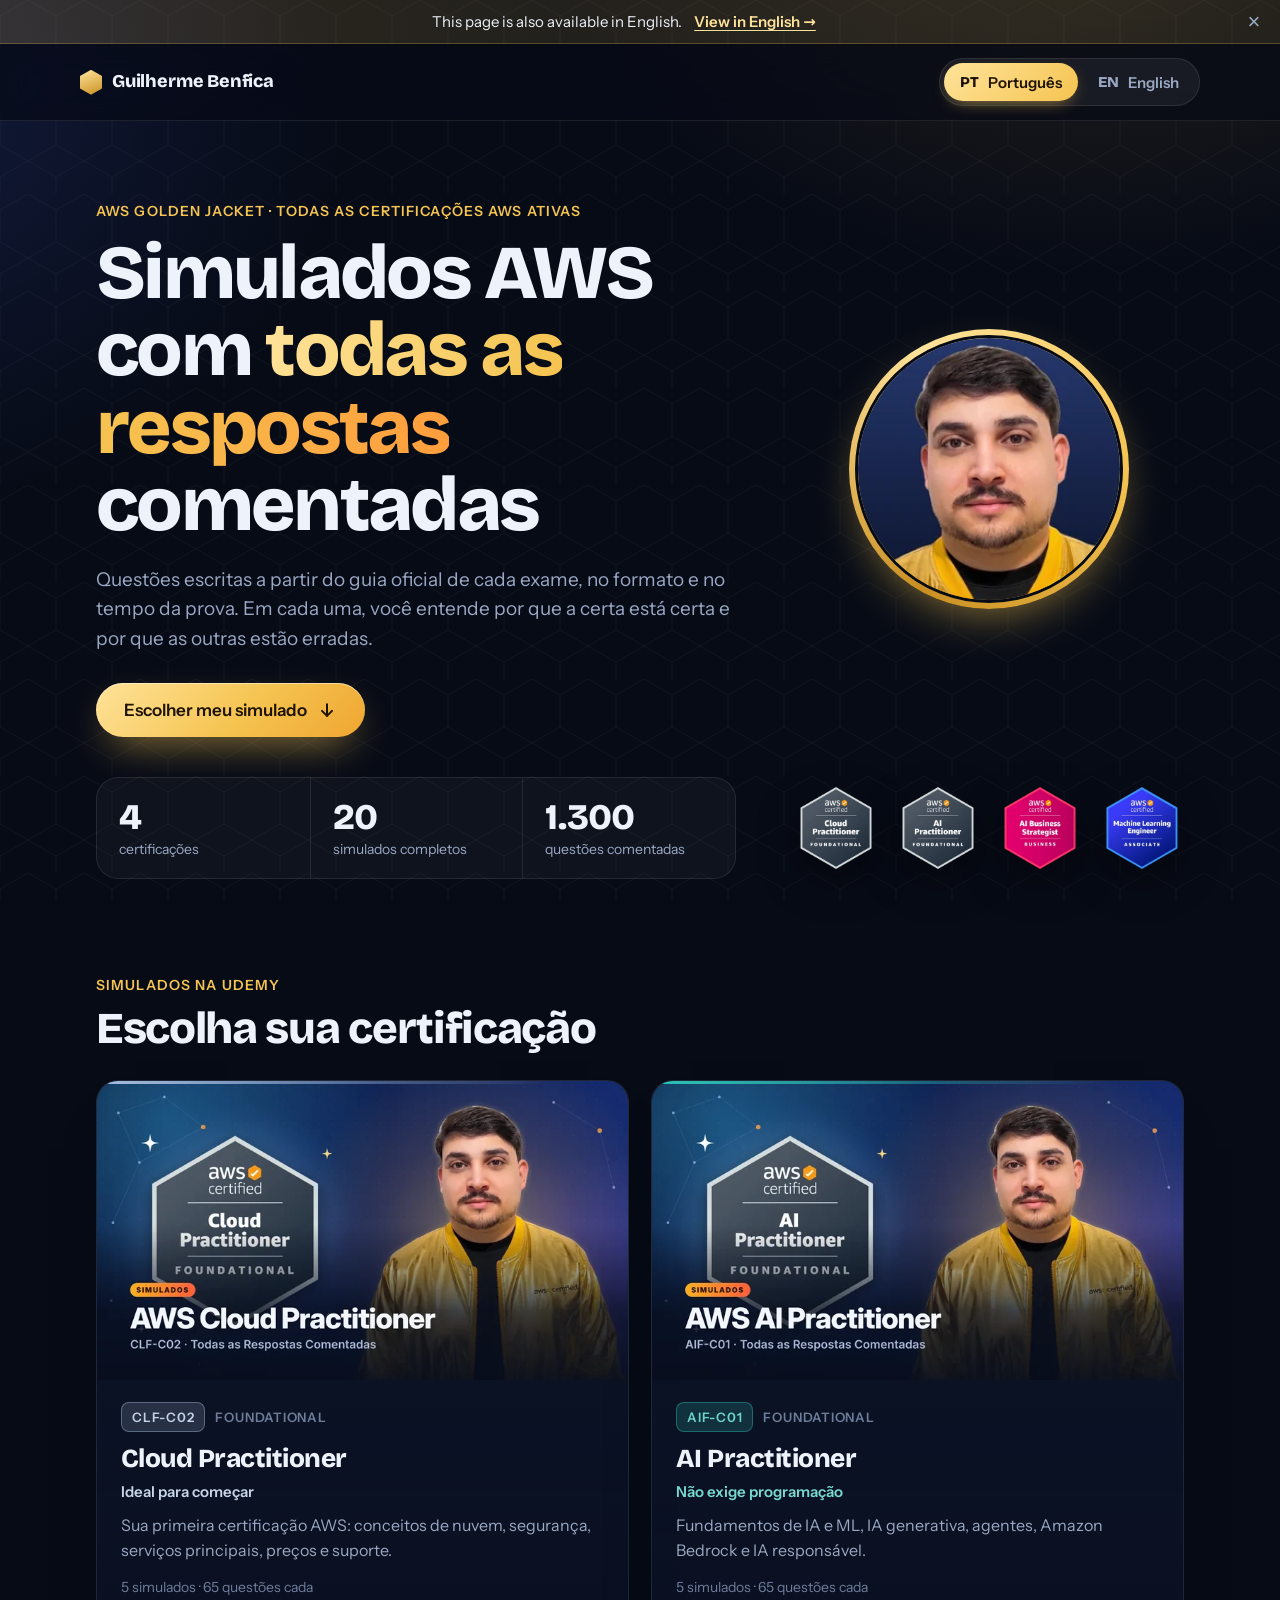
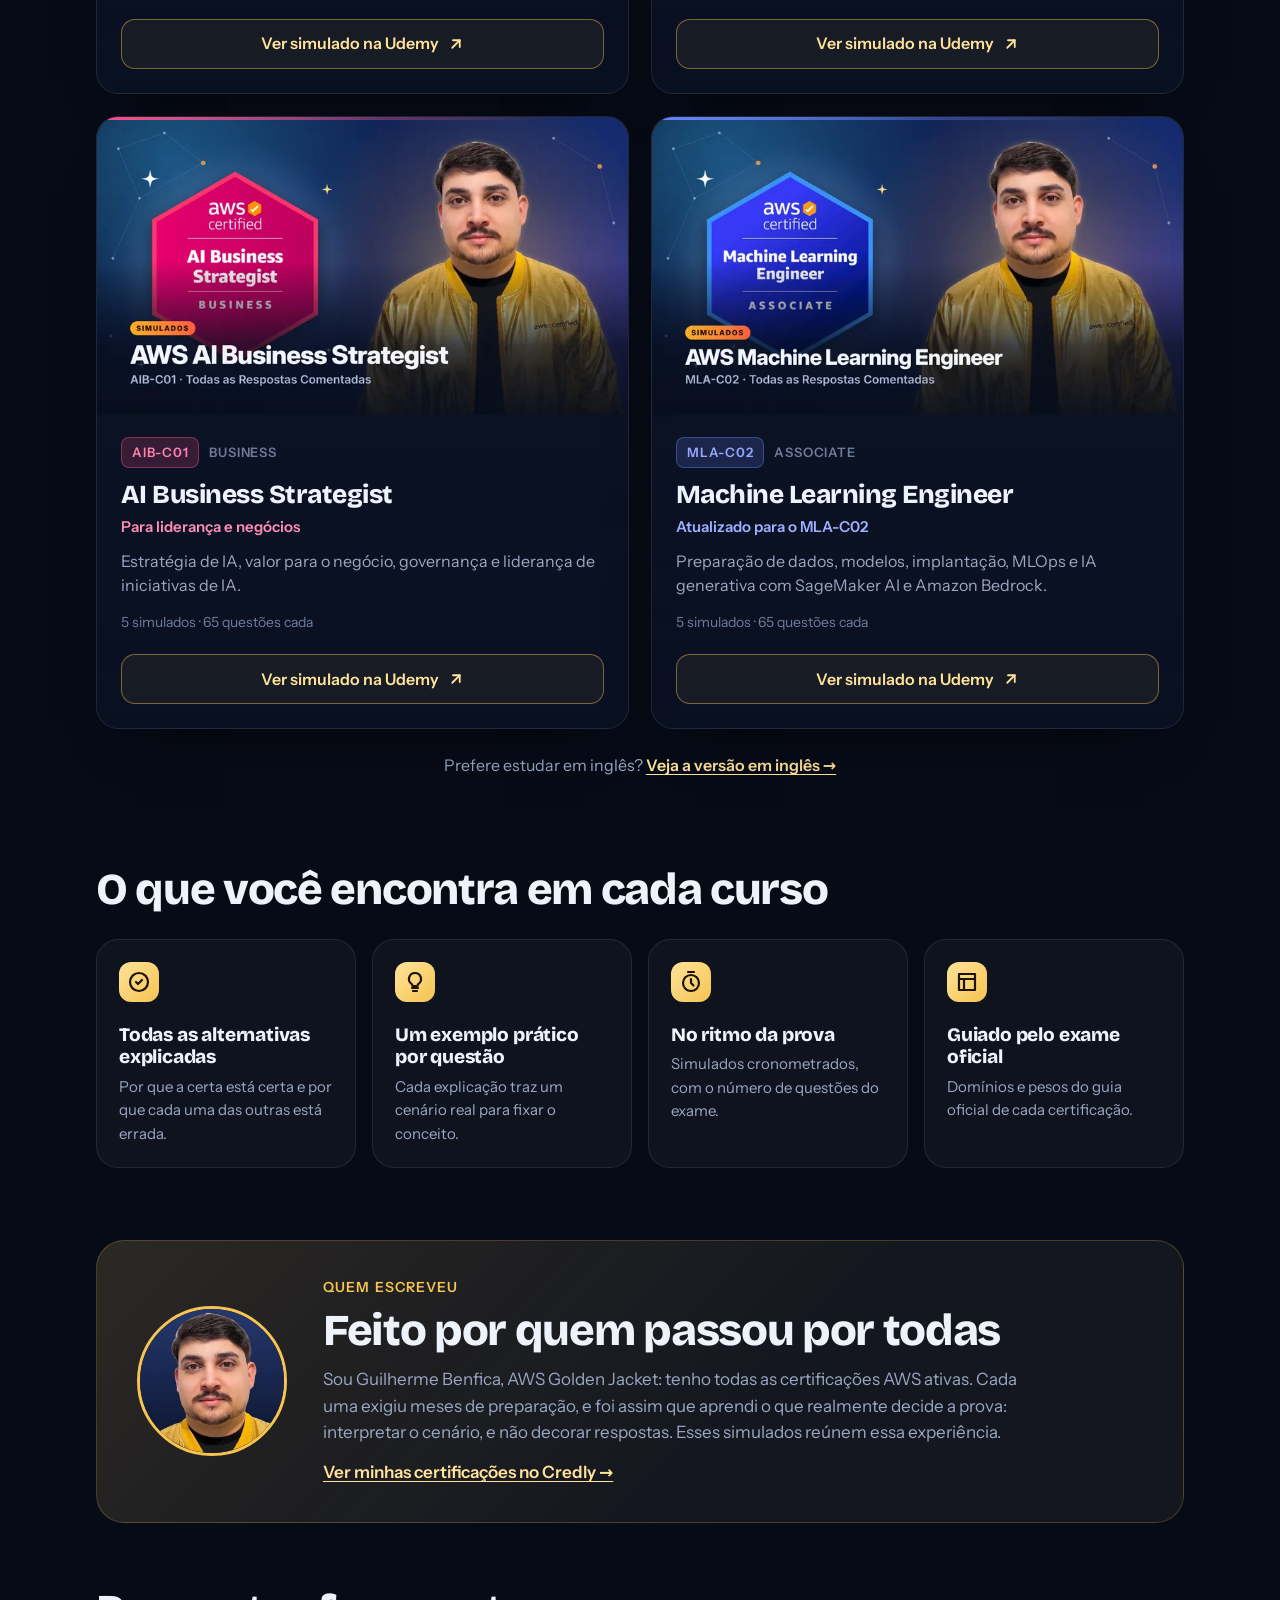
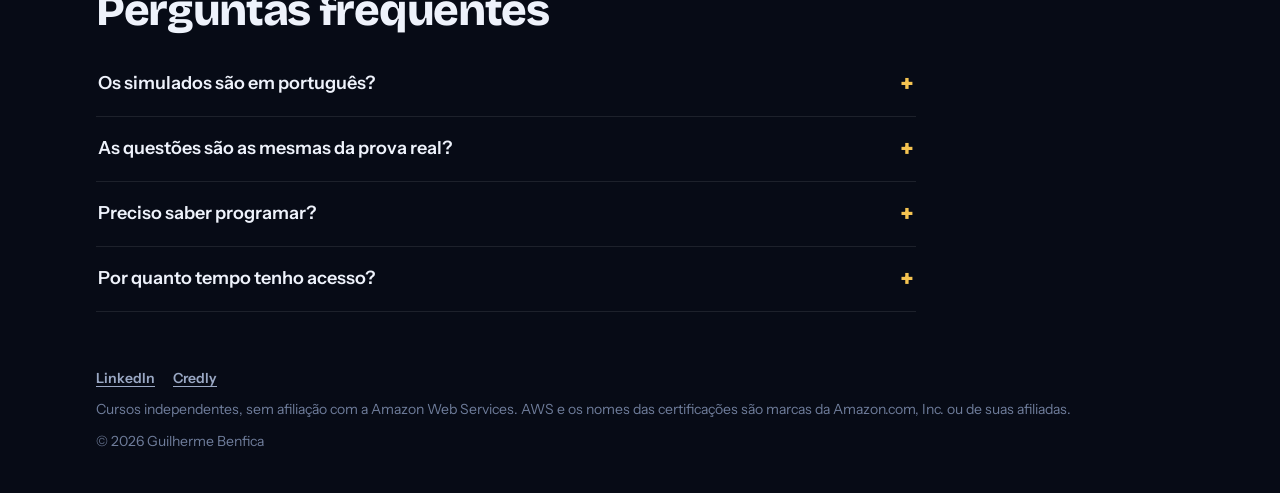
==== index.html @ 5c5349c1 "Links dos cursos com cupom gratuito, mantendo o código de indicação" ====
<!DOCTYPE html>
<html lang="pt-BR">
<head>
  <meta charset="UTF-8">
  <meta name="viewport" content="width=device-width, initial-scale=1">
  <title>Simulados AWS em Português | CLF-C02, AIF-C01, AIB-C01 e MLA-C02</title>
  <meta name="description" content="Simulados AWS com todas as respostas comentadas para CLF-C02, AIF-C01, AIB-C01 e MLA-C02. 5 provas de 65 questões por curso, feitas por um AWS Golden Jacket.">
  <meta name="author" content="Guilherme Benfica">
  <meta name="robots" content="index, follow, max-image-preview:large">
  <link rel="canonical" href="https://guilherme-benfica.github.io/links/">
  <link rel="alternate" hreflang="pt-BR" href="https://guilherme-benfica.github.io/links/">
  <link rel="alternate" hreflang="en" href="https://guilherme-benfica.github.io/links/en/">
  <link rel="alternate" hreflang="x-default" href="https://guilherme-benfica.github.io/links/">
  <meta name="theme-color" content="#070b16">
  <link rel="icon" href="favicon.svg" type="image/svg+xml">
  <meta property="og:type" content="website">
  <meta property="og:site_name" content="Guilherme Benfica">
  <meta property="og:locale" content="pt_BR">
  <meta property="og:locale:alternate" content="en_US">
  <meta property="og:title" content="Simulados AWS em Português | CLF-C02, AIF-C01, AIB-C01 e MLA-C02">
  <meta property="og:description" content="Simulados AWS com todas as respostas comentadas para CLF-C02, AIF-C01, AIB-C01 e MLA-C02. 5 provas de 65 questões por curso, feitas por um AWS Golden Jacket.">
  <meta property="og:url" content="https://guilherme-benfica.github.io/links/">
  <meta property="og:image" content="https://guilherme-benfica.github.io/links/img/og-pt.jpg">
  <meta property="og:image:width" content="1200">
  <meta property="og:image:height" content="630">
  <meta name="twitter:card" content="summary_large_image">
  <meta name="twitter:title" content="Simulados AWS em Português | CLF-C02, AIF-C01, AIB-C01 e MLA-C02">
  <meta name="twitter:description" content="Simulados AWS com todas as respostas comentadas para CLF-C02, AIF-C01, AIB-C01 e MLA-C02. 5 provas de 65 questões por curso, feitas por um AWS Golden Jacket.">
  <meta name="twitter:image" content="https://guilherme-benfica.github.io/links/img/og-pt.jpg">
  <link rel="preload" href="fonts/bricolage-grotesque-latin-800-normal.woff2" as="font" type="font/woff2" crossorigin>
  <link rel="preload" href="fonts/instrument-sans-latin-400-normal.woff2" as="font" type="font/woff2" crossorigin>
  <link rel="stylesheet" href="style.css?v=7">
  <script type="application/ld+json">
{
 "@context": "https://schema.org",
 "@graph": [
  {
   "@type": "WebPage",
   "@id": "https://guilherme-benfica.github.io/links/",
   "url": "https://guilherme-benfica.github.io/links/",
   "name": "Simulados AWS em Português | CLF-C02, AIF-C01, AIB-C01 e MLA-C02",
   "description": "Simulados AWS com todas as respostas comentadas para CLF-C02, AIF-C01, AIB-C01 e MLA-C02. 5 provas de 65 questões por curso, feitas por um AWS Golden Jacket.",
   "inLanguage": "pt-BR",
   "author": {
    "@id": "https://guilherme-benfica.github.io/links/#guilherme"
   },
   "primaryImageOfPage": "https://guilherme-benfica.github.io/links/img/og-pt.jpg"
  },
  {
   "@type": "Person",
   "@id": "https://guilherme-benfica.github.io/links/#guilherme",
   "name": "Guilherme Benfica",
   "description": "AWS Golden Jacket",
   "image": "https://guilherme-benfica.github.io/links/img/foto.webp",
   "sameAs": [
    "https://www.linkedin.com/in/guilherme-benfica",
    "https://www.credly.com/users/guilherme-benfica/badges#credly",
    "https://builder.aws.com/community/@guilhermebenfica?tab=article"
   ]
  },
  {
   "@type": "ItemList",
   "name": "Simulados AWS de Guilherme Benfica",
   "itemListElement": [
    {
     "@type": "ListItem",
     "position": 1,
     "item": {
      "@type": "Course",
      "name": "AWS Certified Cloud Practitioner (CLF-C02)",
      "description": "Sua primeira certificação AWS: conceitos de nuvem, segurança, serviços principais, preços e suporte.",
      "url": "https://www.udemy.com/course/simulados-aws-cloud-practitioner-clf-c02-atualizado/",
      "inLanguage": "pt-BR",
      "image": "https://guilherme-benfica.github.io/links/img/clf-pt.webp",
      "provider": {
       "@type": "Organization",
       "name": "Udemy",
       "sameAs": "https://www.udemy.com"
      },
      "creator": {
       "@id": "https://guilherme-benfica.github.io/links/#guilherme"
      }
     }
    },
    {
     "@type": "ListItem",
     "position": 2,
     "item": {
      "@type": "Course",
      "name": "AWS Certified AI Practitioner (AIF-C01)",
      "description": "Fundamentos de IA e ML, IA generativa, agentes, Amazon Bedrock e IA responsável.",
      "url": "https://www.udemy.com/course/simulados-aws-ai-practitioner-aif-c01-atualizado/",
      "inLanguage": "pt-BR",
      "image": "https://guilherme-benfica.github.io/links/img/aif-pt.webp",
      "provider": {
       "@type": "Organization",
       "name": "Udemy",
       "sameAs": "https://www.udemy.com"
      },
      "creator": {
       "@id": "https://guilherme-benfica.github.io/links/#guilherme"
      }
     }
    },
    {
     "@type": "ListItem",
     "position": 3,
     "item": {
      "@type": "Course",
      "name": "AWS Certified AI Business Strategist (AIB-C01)",
      "description": "Estratégia de IA, valor para o negócio, governança e liderança de iniciativas de IA.",
      "url": "https://www.udemy.com/course/simulados-aws-ai-business-strategist-aib-c01/",
      "inLanguage": "pt-BR",
      "image": "https://guilherme-benfica.github.io/links/img/aib-pt.webp",
      "provider": {
       "@type": "Organization",
       "name": "Udemy",
       "sameAs": "https://www.udemy.com"
      },
      "creator": {
       "@id": "https://guilherme-benfica.github.io/links/#guilherme"
      }
     }
    },
    {
     "@type": "ListItem",
     "position": 4,
     "item": {
      "@type": "Course",
      "name": "AWS Certified Machine Learning Engineer - Associate (MLA-C02)",
      "description": "Preparação de dados, modelos, implantação, MLOps e IA generativa com SageMaker AI e Amazon Bedrock.",
      "url": "https://www.udemy.com/course/simulados-aws-machine-learning-engineer-mla-c02/",
      "inLanguage": "pt-BR",
      "image": "https://guilherme-benfica.github.io/links/img/mla-pt.webp",
      "provider": {
       "@type": "Organization",
       "name": "Udemy",
       "sameAs": "https://www.udemy.com"
      },
      "creator": {
       "@id": "https://guilherme-benfica.github.io/links/#guilherme"
      }
     }
    }
   ]
  },
  {
   "@type": "FAQPage",
   "mainEntity": [
    {
     "@type": "Question",
     "name": "Os simulados são em português?",
     "acceptedAnswer": {
      "@type": "Answer",
      "text": "Sim. Cada curso tem uma versão em português e outra em inglês, com as mesmas questões e explicações. Use o seletor de idioma no topo da página."
     }
    },
    {
     "@type": "Question",
     "name": "As questões são as mesmas da prova real?",
     "acceptedAnswer": {
      "@type": "Answer",
      "text": "Não. São questões originais, escritas a partir do guia oficial de cada exame para treinar o mesmo tipo de raciocínio que a prova cobra."
     }
    },
    {
     "@type": "Question",
     "name": "Preciso saber programar?",
     "acceptedAnswer": {
      "@type": "Answer",
      "text": "Para o CLF-C02, o AIF-C01 e o AIB-C01, não. O MLA-C02 é de nível Associate e espera familiaridade com dados e machine learning na AWS."
     }
    },
    {
     "@type": "Question",
     "name": "Por quanto tempo tenho acesso?",
     "acceptedAnswer": {
      "@type": "Answer",
      "text": "Na Udemy, o acesso ao curso é vitalício e inclui as atualizações dos simulados."
     }
    }
   ]
  }
 ]
}
  </script>
</head>
<body>
  <a class="skip" href="#simulados">Pular para os simulados</a>

  <div class="hint" id="hint" hidden data-lang="pt">
    <span lang="en">This page is also available in English.</span>
    <a href="en/" hreflang="en" lang="en">View in English &rarr;</a>
    <button type="button" id="hint-close" aria-label="Fechar">&times;</button>
  </div>

  <header class="topbar">
    <a class="brand" href="./"><span class="hex" aria-hidden="true"></span>Guilherme Benfica</a>
    <nav class="lang" aria-label="Idioma"><a href="./" hreflang="pt-BR" lang="pt-BR" aria-current="page"><span class="lang-code">PT</span><span class="lang-name">Português</span></a><a href="en/" hreflang="en" lang="en"><span class="lang-code">EN</span><span class="lang-name">English</span></a></nav>
  </header>

  <main>
    <section class="hero">
      <div class="hero-photo"><img src="img/foto.webp?v=7" width="240" height="240" alt="Foto de Guilherme Benfica"></div>
      <p class="eyebrow">AWS Golden Jacket · todas as certificações AWS ativas</p>
      <h1>Simulados AWS com <em>todas as respostas</em> comentadas</h1>
      <p class="lede">Questões escritas a partir do guia oficial de cada exame, no formato e no tempo da prova. Em cada uma, você entende por que a certa está certa e por que as outras estão erradas.</p>
      <a class="cta" href="#simulados">Escolher meu simulado <svg viewBox="0 0 24 24" aria-hidden="true"><path d="M12 5v14"/><path d="M6 13l6 6 6-6"/></svg></a>
      <ul class="stats"><li><strong>4</strong><span>certificações</span></li><li><strong>20</strong><span>simulados completos</span></li><li><strong>1.300</strong><span>questões comentadas</span></li></ul>
      <ul class="badges" aria-hidden="true"><li><img src="img/badge-clf.webp?v=7" width="240" height="240" alt="" loading="lazy"></li><li><img src="img/badge-aif.webp?v=7" width="240" height="240" alt="" loading="lazy"></li><li><img src="img/badge-aib.webp?v=7" width="240" height="240" alt="" loading="lazy"></li><li><img src="img/badge-mla.webp?v=7" width="240" height="240" alt="" loading="lazy"></li></ul>
    </section>

    <section class="courses" id="simulados" aria-labelledby="courses-h">
      <p class="kicker">Simulados na Udemy</p>
      <h2 id="courses-h">Escolha sua certificação</h2>
      <ul class="grid">
      <li class="card c-clf" style="--i:0">
        <div class="card-media"><img src="img/clf-pt.webp?v=7" width="750" height="422" fetchpriority="high" decoding="async" alt="Capa do curso de simulados AWS Certified Cloud Practitioner (CLF-C02)"></div>
        <div class="card-body">
          <div class="card-meta"><span class="code">CLF-C02</span><span class="level">Foundational</span></div>
          <h3><a href="https://www.udemy.com/course/simulados-aws-cloud-practitioner-clf-c02-atualizado/?referralCode=EC24E96FDD556E35A0CD&amp;couponCode=AWSGRATIS2026" target="_blank" rel="noopener" aria-label="Abrir o simulado CLF-C02 Cloud Practitioner na Udemy">Cloud Practitioner</a></h3>
          <p class="tag">Ideal para começar</p>
          <p class="desc">Sua primeira certificação AWS: conceitos de nuvem, segurança, serviços principais, preços e suporte.</p>
          <p class="facts">5 simulados · 65 questões cada</p>
          <span class="btn" aria-hidden="true">Ver simulado na Udemy <svg viewBox="0 0 24 24"><path d="M7 17L17 7"/><path d="M8 7h9v9"/></svg></span>
        </div>
      </li>
      <li class="card c-aif" style="--i:1">
        <div class="card-media"><img src="img/aif-pt.webp?v=7" width="750" height="422" fetchpriority="high" decoding="async" alt="Capa do curso de simulados AWS Certified AI Practitioner (AIF-C01)"></div>
        <div class="card-body">
          <div class="card-meta"><span class="code">AIF-C01</span><span class="level">Foundational</span></div>
          <h3><a href="https://www.udemy.com/course/simulados-aws-ai-practitioner-aif-c01-atualizado/?referralCode=81BEE17F71273E8EC291&amp;couponCode=AWSFREE" target="_blank" rel="noopener" aria-label="Abrir o simulado AIF-C01 AI Practitioner na Udemy">AI Practitioner</a></h3>
          <p class="tag">Não exige programação</p>
          <p class="desc">Fundamentos de IA e ML, IA generativa, agentes, Amazon Bedrock e IA responsável.</p>
          <p class="facts">5 simulados · 65 questões cada</p>
          <span class="btn" aria-hidden="true">Ver simulado na Udemy <svg viewBox="0 0 24 24"><path d="M7 17L17 7"/><path d="M8 7h9v9"/></svg></span>
        </div>
      </li>
      <li class="card c-aib" style="--i:2">
        <div class="card-media"><img src="img/aib-pt.webp?v=7" width="750" height="422" loading="lazy" decoding="async" alt="Capa do curso de simulados AWS Certified AI Business Strategist (AIB-C01)"></div>
        <div class="card-body">
          <div class="card-meta"><span class="code">AIB-C01</span><span class="level">Business</span></div>
          <h3><a href="https://www.udemy.com/course/simulados-aws-ai-business-strategist-aib-c01/?referralCode=FE9480FFEC3ACC4BABCC&amp;couponCode=AWSFREE" target="_blank" rel="noopener" aria-label="Abrir o simulado AIB-C01 AI Business Strategist na Udemy">AI Business Strategist</a></h3>
          <p class="tag">Para liderança e negócios</p>
          <p class="desc">Estratégia de IA, valor para o negócio, governança e liderança de iniciativas de IA.</p>
          <p class="facts">5 simulados · 65 questões cada</p>
          <span class="btn" aria-hidden="true">Ver simulado na Udemy <svg viewBox="0 0 24 24"><path d="M7 17L17 7"/><path d="M8 7h9v9"/></svg></span>
        </div>
      </li>
      <li class="card c-mla" style="--i:3">
        <div class="card-media"><img src="img/mla-pt.webp?v=7" width="750" height="422" loading="lazy" decoding="async" alt="Capa do curso de simulados AWS Certified Machine Learning Engineer - Associate (MLA-C02)"></div>
        <div class="card-body">
          <div class="card-meta"><span class="code">MLA-C02</span><span class="level">Associate</span></div>
          <h3><a href="https://www.udemy.com/course/simulados-aws-machine-learning-engineer-mla-c02/?referralCode=425ACC388C26A359F7CD&amp;couponCode=AWSFREE" target="_blank" rel="noopener" aria-label="Abrir o simulado MLA-C02 Machine Learning Engineer na Udemy">Machine Learning Engineer</a></h3>
          <p class="tag">Atualizado para o MLA-C02</p>
          <p class="desc">Preparação de dados, modelos, implantação, MLOps e IA generativa com SageMaker AI e Amazon Bedrock.</p>
          <p class="facts">5 simulados · 65 questões cada</p>
          <span class="btn" aria-hidden="true">Ver simulado na Udemy <svg viewBox="0 0 24 24"><path d="M7 17L17 7"/><path d="M8 7h9v9"/></svg></span>
        </div>
      </li>
      </ul>
      <p class="switch-note">Prefere estudar em inglês? <a href="en/" hreflang="en">Veja a versão em inglês &rarr;</a></p>
    </section>

    <section class="benefits" aria-labelledby="benefits-h">
      <h2 id="benefits-h">O que você encontra em cada curso</h2>
      <ul>
        <li><svg class="ico" viewBox="0 0 24 24" aria-hidden="true"><path d="M9 12l2 2 4-4"/><circle cx="12" cy="12" r="9"/></svg><h3>Todas as alternativas explicadas</h3><p>Por que a certa está certa e por que cada uma das outras está errada.</p></li>
        <li><svg class="ico" viewBox="0 0 24 24" aria-hidden="true"><path d="M9 18h6"/><path d="M10 21h4"/><path d="M12 3a6 6 0 0 0-3.5 10.9c.6.5 1 1.2 1 2.1h5c0-.9.4-1.6 1-2.1A6 6 0 0 0 12 3z"/></svg><h3>Um exemplo prático por questão</h3><p>Cada explicação traz um cenário real para fixar o conceito.</p></li>
        <li><svg class="ico" viewBox="0 0 24 24" aria-hidden="true"><circle cx="12" cy="13" r="8"/><path d="M12 9v4l2.5 2.5"/><path d="M9 2h6"/></svg><h3>No ritmo da prova</h3><p>Simulados cronometrados, com o número de questões do exame.</p></li>
        <li><svg class="ico" viewBox="0 0 24 24" aria-hidden="true"><path d="M4 4h16v16H4z"/><path d="M4 9h16"/><path d="M9 9v11"/></svg><h3>Guiado pelo exame oficial</h3><p>Domínios e pesos do guia oficial de cada certificação.</p></li>
      </ul>
    </section>

    <section class="author" aria-labelledby="author-h">
      <img src="img/foto.webp?v=7" width="240" height="240" alt="" loading="lazy">
      <div>
        <p class="kicker">Quem escreveu</p>
        <h2 id="author-h">Feito por quem passou por todas</h2>
        <p>Sou Guilherme Benfica, AWS Golden Jacket: tenho todas as certificações AWS ativas. Cada uma exigiu meses de preparação, e foi assim que aprendi o que realmente decide a prova: interpretar o cenário, e não decorar respostas. Esses simulados reúnem essa experiência.</p>
        <a href="https://www.credly.com/users/guilherme-benfica/badges#credly" target="_blank" rel="noopener">Ver minhas certificações no Credly &rarr;</a>
      </div>
    </section>

    <section class="faq" aria-labelledby="faq-h">
      <h2 id="faq-h">Perguntas frequentes</h2>
        <details><summary>Os simulados são em português?</summary><p>Sim. Cada curso tem uma versão em português e outra em inglês, com as mesmas questões e explicações. Use o seletor de idioma no topo da página.</p></details>
        <details><summary>As questões são as mesmas da prova real?</summary><p>Não. São questões originais, escritas a partir do guia oficial de cada exame para treinar o mesmo tipo de raciocínio que a prova cobra.</p></details>
        <details><summary>Preciso saber programar?</summary><p>Para o CLF-C02, o AIF-C01 e o AIB-C01, não. O MLA-C02 é de nível Associate e espera familiaridade com dados e machine learning na AWS.</p></details>
        <details><summary>Por quanto tempo tenho acesso?</summary><p>Na Udemy, o acesso ao curso é vitalício e inclui as atualizações dos simulados.</p></details>
    </section>
  </main>

  <footer>
    <nav class="social" aria-label="Links">
      <a href="https://www.linkedin.com/in/guilherme-benfica" target="_blank" rel="noopener">LinkedIn</a>
      <a href="https://www.credly.com/users/guilherme-benfica/badges#credly" target="_blank" rel="noopener">Credly</a>
    </nav>
    <p>Cursos independentes, sem afiliação com a Amazon Web Services. AWS e os nomes das certificações são marcas da Amazon.com, Inc. ou de suas afiliadas.</p>
    <p>&copy; 2026 Guilherme Benfica</p>
  </footer>

  <script>
  (function () {
    var hint = document.getElementById('hint'), key = 'links-hint-closed';
    var pageLang = hint.getAttribute('data-lang');
    var nav = (navigator.languages && navigator.languages[0]) || navigator.language || '';
    var wantsPt = /^pt/i.test(nav);
    var closed = false;
    try { closed = localStorage.getItem(key) === '1'; } catch (e) {}
    if (!closed && ((pageLang === 'pt' && nav && !wantsPt) || (pageLang === 'en' && wantsPt))) hint.hidden = false;
    document.getElementById('hint-close').addEventListener('click', function () {
      hint.hidden = true;
      try { localStorage.setItem(key, '1'); } catch (e) {}
    });
  })();
  </script>
</body>
</html>
---- style.css ----
/* Simulados AWS — Guilherme Benfica
   Paleta: azul-noite com dourado (Golden Jacket). Títulos em Bricolage Grotesque, texto em Instrument Sans. */
@font-face { font-family: "Bricolage Grotesque"; font-style: normal; font-weight: 800; font-display: swap; src: url("fonts/bricolage-grotesque-latin-800-normal.woff2") format("woff2"); }
@font-face { font-family: "Instrument Sans"; font-style: normal; font-weight: 400; font-display: swap; src: url("fonts/instrument-sans-latin-400-normal.woff2") format("woff2"); }
@font-face { font-family: "Instrument Sans"; font-style: normal; font-weight: 600; font-display: swap; src: url("fonts/instrument-sans-latin-600-normal.woff2") format("woff2"); }

:root {
  --bg: #070b16;
  --bg-2: #0c1428;
  --panel: rgba(255, 255, 255, 0.035);
  --panel-2: rgba(255, 255, 255, 0.06);
  --ink: #eef2fb;
  --muted: #9aa8c4;
  --faint: #6f7d9b;
  --line: rgba(255, 255, 255, 0.09);
  --gold: #f5c451;
  --gold-hi: #ffe39a;
  --gold-deep: #c98f22;
  --ink-on-gold: #1d1300;
  --radius: 22px;
  --display: "Bricolage Grotesque", "Segoe UI", system-ui, sans-serif;
  --body: "Instrument Sans", "Segoe UI", system-ui, -apple-system, sans-serif;
}

* { box-sizing: border-box; margin: 0; padding: 0; }
html { scroll-behavior: smooth; -webkit-text-size-adjust: 100%; }
body {
  font-family: var(--body);
  font-size: 17px;
  line-height: 1.55;
  color: var(--ink);
  background-color: var(--bg);
  background-image:
    radial-gradient(900px 600px at 85% -10%, rgba(245, 196, 81, 0.13), transparent 60%),
    radial-gradient(800px 700px at -10% 10%, rgba(76, 110, 255, 0.16), transparent 60%),
    url("data:image/svg+xml,%3Csvg xmlns='http://www.w3.org/2000/svg' width='56' height='97' viewBox='0 0 56 97'%3E%3Cpath d='M28 0l28 16v32L28 64 0 48V16zM28 64l28 16v33M28 64L0 80v33' fill='none' stroke='%23ffffff' stroke-opacity='0.035'/%3E%3C/svg%3E");
  background-attachment: fixed, fixed, fixed;
  -webkit-font-smoothing: antialiased;
  overflow-x: hidden;
}
img { display: block; max-width: 100%; height: auto; }
a { color: inherit; }
ul { list-style: none; }
svg { fill: none; stroke: currentColor; stroke-width: 2; stroke-linecap: round; stroke-linejoin: round; }
:focus-visible { outline: 3px solid var(--gold); outline-offset: 3px; border-radius: 8px; }

.skip {
  position: absolute; left: 16px; top: -60px; z-index: 50;
  background: var(--gold); color: var(--ink-on-gold); padding: 10px 16px; border-radius: 10px; font-weight: 600; text-decoration: none;
}
.skip:focus { top: 12px; }

/* ---------- aviso de idioma ---------- */
.hint {
  display: flex; align-items: center; justify-content: center; gap: 12px; flex-wrap: wrap;
  padding: 10px 48px 10px 16px; position: relative;
  background: linear-gradient(90deg, rgba(245, 196, 81, 0.16), rgba(245, 196, 81, 0.06));
  border-bottom: 1px solid rgba(245, 196, 81, 0.25);
  font-size: 15px; color: var(--ink);
}
.hint[hidden] { display: none; }
.hint a { color: var(--gold-hi); font-weight: 600; text-underline-offset: 3px; }
.hint button {
  position: absolute; right: 10px; top: 50%; transform: translateY(-50%);
  width: 32px; height: 32px; border-radius: 50%; border: 0; cursor: pointer;
  background: transparent; color: var(--muted); font-size: 22px; line-height: 1;
}
.hint button:hover { color: var(--ink); background: var(--panel-2); }

/* ---------- topo ---------- */
.topbar {
  position: sticky; top: 0; z-index: 20;
  display: flex; align-items: center; justify-content: space-between; gap: 16px;
  padding: 14px max(16px, calc((100vw - 1120px) / 2));
  background: rgba(7, 11, 22, 0.72);
  backdrop-filter: blur(14px) saturate(140%);
  -webkit-backdrop-filter: blur(14px) saturate(140%);
  border-bottom: 1px solid var(--line);
}
.brand { display: inline-flex; align-items: center; gap: 10px; font-family: var(--display); font-weight: 800; font-size: 18px; text-decoration: none; letter-spacing: -0.01em; }
.hex {
  width: 22px; height: 25px; flex: none;
  background: linear-gradient(160deg, var(--gold-hi), var(--gold-deep));
  clip-path: polygon(50% 0, 100% 25%, 100% 75%, 50% 100%, 0 75%, 0 25%);
}
.lang { display: inline-flex; padding: 4px; gap: 4px; border-radius: 999px; background: var(--panel-2); border: 1px solid var(--line); }
.lang a {
  display: inline-flex; align-items: center; gap: 8px; min-height: 38px; padding: 0 16px; border-radius: 999px;
  text-decoration: none; font-weight: 600; font-size: 15px; color: var(--muted); transition: color .2s, background .2s;
}
.lang a:hover { color: var(--ink); }
.lang a[aria-current="page"] { background: linear-gradient(135deg, var(--gold-hi), var(--gold)); color: var(--ink-on-gold); box-shadow: 0 6px 18px -8px rgba(245, 196, 81, 0.8); }
.lang-code { font-family: var(--display); font-weight: 800; letter-spacing: 0.04em; }
@media (max-width: 560px) { .lang-name { display: none; } .lang a { padding: 0 14px; } }

main, footer { width: 100%; max-width: 1120px; margin: 0 auto; padding: 0 16px; }

/* ---------- hero ---------- */
.hero {
  display: grid; justify-items: center; text-align: center;
  padding: 56px 0 40px;
}
.hero-photo {
  width: 132px; height: 132px; border-radius: 50%; padding: 4px;
  background: conic-gradient(from 210deg, var(--gold-deep), var(--gold-hi), var(--gold), var(--gold-deep));
  box-shadow: 0 18px 50px -18px rgba(245, 196, 81, 0.65);
}
.hero-photo img { width: 100%; height: 100%; border-radius: 50%; object-fit: cover; border: 3px solid var(--bg); }
.eyebrow {
  margin-top: 22px; font-size: 14px; font-weight: 600; letter-spacing: 0.08em; text-transform: uppercase; color: var(--gold);
}
.hero h1 {
  margin-top: 12px; max-width: 15ch;
  font-family: var(--display); font-weight: 800; font-size: clamp(38px, 7.4vw, 76px); line-height: 1.02; letter-spacing: -0.035em;
}
.hero h1 em {
  font-style: normal;
  background: linear-gradient(100deg, var(--gold-hi), var(--gold) 45%, #ff9d3c);
  -webkit-background-clip: text; background-clip: text; color: transparent;
}
.lede { margin-top: 20px; max-width: 58ch; color: var(--muted); font-size: clamp(17px, 2.1vw, 19px); }
.cta {
  margin-top: 30px; display: inline-flex; align-items: center; gap: 10px; min-height: 54px; padding: 0 28px; border-radius: 999px;
  background: linear-gradient(135deg, var(--gold-hi), var(--gold) 55%, #f0a531);
  color: var(--ink-on-gold); font-weight: 600; font-size: 17px; text-decoration: none;
  box-shadow: 0 16px 40px -14px rgba(245, 196, 81, 0.75), inset 0 1px 0 rgba(255, 255, 255, 0.5);
  transition: transform .2s, box-shadow .2s;
}
.cta svg { width: 20px; height: 20px; stroke-width: 2.4; }
.cta:hover { transform: translateY(-2px); box-shadow: 0 22px 46px -14px rgba(245, 196, 81, 0.85), inset 0 1px 0 rgba(255, 255, 255, 0.5); }
.stats {
  margin-top: 40px; display: grid; grid-template-columns: repeat(3, minmax(0, 1fr)); width: 100%; max-width: 640px;
  border: 1px solid var(--line); border-radius: var(--radius); background: var(--panel); overflow: hidden;
}
.stats li { padding: 18px 12px; display: grid; gap: 2px; }
@media (min-width: 980px) { .stats li { padding: 20px 22px; } }
.stats li + li { border-left: 1px solid var(--line); }
.stats strong { font-family: var(--display); font-weight: 800; font-size: clamp(26px, 4.4vw, 36px); line-height: 1.1; letter-spacing: -0.02em; }
.stats span { font-size: 14px; color: var(--muted); line-height: 1.3; }
.badges { margin-top: 34px; display: flex; justify-content: center; align-items: center; gap: clamp(4px, 2vw, 18px); }
.badges img { width: clamp(64px, 15vw, 104px); filter: drop-shadow(0 14px 22px rgba(0, 0, 0, 0.45)); transition: transform .3s; }
.badges li:hover img { transform: translateY(-4px) scale(1.05); }

/* ---------- títulos de seção ---------- */
.kicker { font-size: 14px; font-weight: 600; letter-spacing: 0.08em; text-transform: uppercase; color: var(--gold); }
h2 { font-family: var(--display); font-weight: 800; font-size: clamp(30px, 4.6vw, 44px); line-height: 1.08; letter-spacing: -0.03em; margin-top: 8px; }

/* ---------- cursos ---------- */
.courses { padding: 48px 0 24px; scroll-margin-top: 80px; }
.grid { margin-top: 28px; display: grid; gap: 22px; grid-template-columns: 1fr; }
@media (min-width: 760px) { .grid { grid-template-columns: repeat(2, minmax(0, 1fr)); } }
.card {
  --acc: #9fb3d9;
  position: relative; display: flex; flex-direction: column; overflow: hidden;
  border-radius: var(--radius); background: linear-gradient(180deg, var(--bg-2), rgba(12, 20, 40, 0.6));
  border: 1px solid var(--line);
  box-shadow: 0 30px 60px -40px rgba(0, 0, 0, 0.9);
  transition: transform .25s, border-color .25s, box-shadow .25s;
}
.card::before { content: ""; position: absolute; inset: 0 0 auto; height: 3px; z-index: 2; background: linear-gradient(90deg, var(--acc), transparent 85%); }
.c-clf { --acc: #a9bddf; }
.c-aif { --acc: #2ec4b6; }
.c-aib { --acc: #ff4f8b; }
.c-mla { --acc: #6b85ff; }
.card-media { overflow: hidden; aspect-ratio: 750 / 422; background: var(--bg-2); }
.card-media img { width: 100%; height: 100%; object-fit: cover; transition: transform .5s; }
.card-body { display: flex; flex-direction: column; flex: 1; padding: 22px 24px 24px; }
.card-meta { display: flex; align-items: center; gap: 10px; font-size: 13px; font-weight: 600; letter-spacing: 0.06em; text-transform: uppercase; }
.code { padding: 4px 10px; border-radius: 8px; background: color-mix(in srgb, var(--acc) 18%, transparent); color: color-mix(in srgb, var(--acc) 70%, #fff); border: 1px solid color-mix(in srgb, var(--acc) 40%, transparent); }
.level { color: var(--faint); }
.card h3 { margin-top: 12px; font-family: var(--display); font-weight: 800; font-size: 26px; line-height: 1.15; letter-spacing: -0.02em; }
.card h3 a { text-decoration: none; }
.card h3 a::after { content: ""; position: absolute; inset: 0; z-index: 3; border-radius: var(--radius); }
.tag { margin-top: 6px; font-size: 15px; font-weight: 600; color: color-mix(in srgb, var(--acc) 65%, #fff); }
.desc { margin-top: 10px; color: var(--muted); font-size: 16px; }
.facts { margin-top: 14px; font-size: 14px; color: var(--faint); }
.btn {
  margin-top: 20px; align-self: stretch; display: inline-flex; align-items: center; justify-content: center; gap: 8px;
  min-height: 50px; border-radius: 14px; font-weight: 600; font-size: 16px;
  border: 1px solid rgba(245, 196, 81, 0.45); color: var(--gold-hi); background: rgba(245, 196, 81, 0.06);
  transition: background .2s, color .2s, border-color .2s;
}
.btn svg { width: 18px; height: 18px; stroke-width: 2.4; }
.card-body .btn { margin-top: auto; }
.card-body .facts { margin-bottom: 20px; }
.card:hover, .card:focus-within { transform: translateY(-4px); border-color: color-mix(in srgb, var(--acc) 45%, transparent); box-shadow: 0 34px 70px -38px color-mix(in srgb, var(--acc) 60%, #000); }
.card:hover .card-media img { transform: scale(1.035); }
.card:hover .btn, .card:focus-within .btn { background: linear-gradient(135deg, var(--gold-hi), var(--gold)); color: var(--ink-on-gold); border-color: transparent; }
.card:focus-within h3 a:focus-visible { outline: none; }
.card:has(h3 a:focus-visible) { outline: 3px solid var(--gold); outline-offset: 3px; }
.switch-note { margin-top: 24px; text-align: center; color: var(--muted); font-size: 16px; }
.switch-note a { color: var(--gold-hi); font-weight: 600; text-underline-offset: 3px; }

/* ---------- benefícios ---------- */
.benefits { padding: 56px 0 16px; }
.benefits ul { margin-top: 26px; display: grid; gap: 16px; grid-template-columns: 1fr; }
@media (min-width: 560px) { .benefits ul { grid-template-columns: repeat(2, minmax(0, 1fr)); } }
@media (min-width: 980px) { .benefits ul { grid-template-columns: repeat(4, minmax(0, 1fr)); } }
.benefits li { padding: 22px; border-radius: var(--radius); background: var(--panel); border: 1px solid var(--line); }
.ico { width: 40px; height: 40px; padding: 8px; border-radius: 12px; color: var(--ink-on-gold); background: linear-gradient(135deg, var(--gold-hi), var(--gold)); stroke-width: 2.2; }
.benefits h3 { margin-top: 14px; font-family: var(--display); font-weight: 800; font-size: 19px; line-height: 1.2; letter-spacing: -0.01em; }
.benefits p { margin-top: 6px; color: var(--muted); font-size: 15px; }

/* ---------- autor ---------- */
.author {
  margin-top: 56px; display: grid; gap: 22px; align-items: center; grid-template-columns: 1fr;
  padding: 30px; border-radius: calc(var(--radius) + 6px);
  background: linear-gradient(135deg, rgba(245, 196, 81, 0.12), rgba(245, 196, 81, 0.02) 60%), var(--panel);
  border: 1px solid rgba(245, 196, 81, 0.22);
}
@media (min-width: 720px) { .author { grid-template-columns: 150px 1fr; padding: 36px 40px; gap: 36px; } }
.author img { width: 110px; height: 110px; border-radius: 50%; border: 3px solid var(--gold); object-fit: cover; }
@media (min-width: 720px) { .author img { width: 150px; height: 150px; } }
.author p:not(.kicker) { margin-top: 12px; color: var(--muted); max-width: 66ch; }
.author a { display: inline-block; margin-top: 14px; color: var(--gold-hi); font-weight: 600; text-underline-offset: 3px; }

/* ---------- FAQ ---------- */
.faq { padding: 56px 0 8px; max-width: 820px; }
.faq h2 { margin-bottom: 18px; }
details { border-bottom: 1px solid var(--line); }
summary {
  list-style: none; cursor: pointer; display: flex; justify-content: space-between; align-items: center; gap: 16px;
  padding: 18px 2px; font-weight: 600; font-size: 18px;
}
summary::-webkit-details-marker { display: none; }
summary::after { content: "+"; flex: none; font-family: var(--display); font-size: 26px; line-height: 1; color: var(--gold); transition: transform .25s; }
details[open] summary::after { transform: rotate(45deg); }
details p { padding: 0 2px 20px; color: var(--muted); max-width: 70ch; }

/* ---------- rodapé ---------- */
footer { padding-top: 48px; padding-bottom: 40px; color: var(--faint); font-size: 14px; display: grid; gap: 10px; }
.social { display: flex; gap: 18px; }
.social a { color: var(--muted); font-weight: 600; text-underline-offset: 3px; }
.social a:hover { color: var(--ink); }

/* ---------- desktop: hero em duas colunas ---------- */
@media (min-width: 980px) {
  .hero {
    grid-template-columns: minmax(0, 1.25fr) minmax(0, 0.75fr); grid-template-areas: "eyebrow photo" "h1 photo" "lede photo" "cta photo" "stats badges";
    justify-items: start; text-align: left; column-gap: 48px; padding: 80px 0 48px;
  }
  .hero-photo { grid-area: photo; justify-self: center; align-self: center; width: 280px; height: 280px; padding: 6px; }
  .eyebrow { grid-area: eyebrow; margin-top: 0; }
  .hero h1 { grid-area: h1; max-width: 17ch; }
  .lede { grid-area: lede; }
  .cta { grid-area: cta; }
  .stats { grid-area: stats; }
  .badges { grid-area: badges; align-self: center; justify-self: center; margin-top: 40px; }
  .badges img { width: 84px; }
}

/* ---------- entrada animada ---------- */
@media (prefers-reduced-motion: no-preference) {
  .hero > *, .card { animation: rise .7s cubic-bezier(.2, .7, .2, 1) backwards; }
  .hero-photo { animation-delay: .05s; }
  .eyebrow { animation-delay: .1s; }
  .hero h1 { animation-delay: .16s; }
  .lede { animation-delay: .24s; }
  .cta { animation-delay: .32s; }
  .stats { animation-delay: .4s; }
  .badges { animation-delay: .48s; }
  .card { animation-delay: calc(.2s + var(--i) * .08s); }
  @keyframes rise { from { opacity: 0; transform: translateY(18px); } to { opacity: 1; transform: none; } }
}
@media (prefers-reduced-motion: reduce) {
  html { scroll-behavior: auto; }
  *, *::before, *::after { transition: none !important; }
}
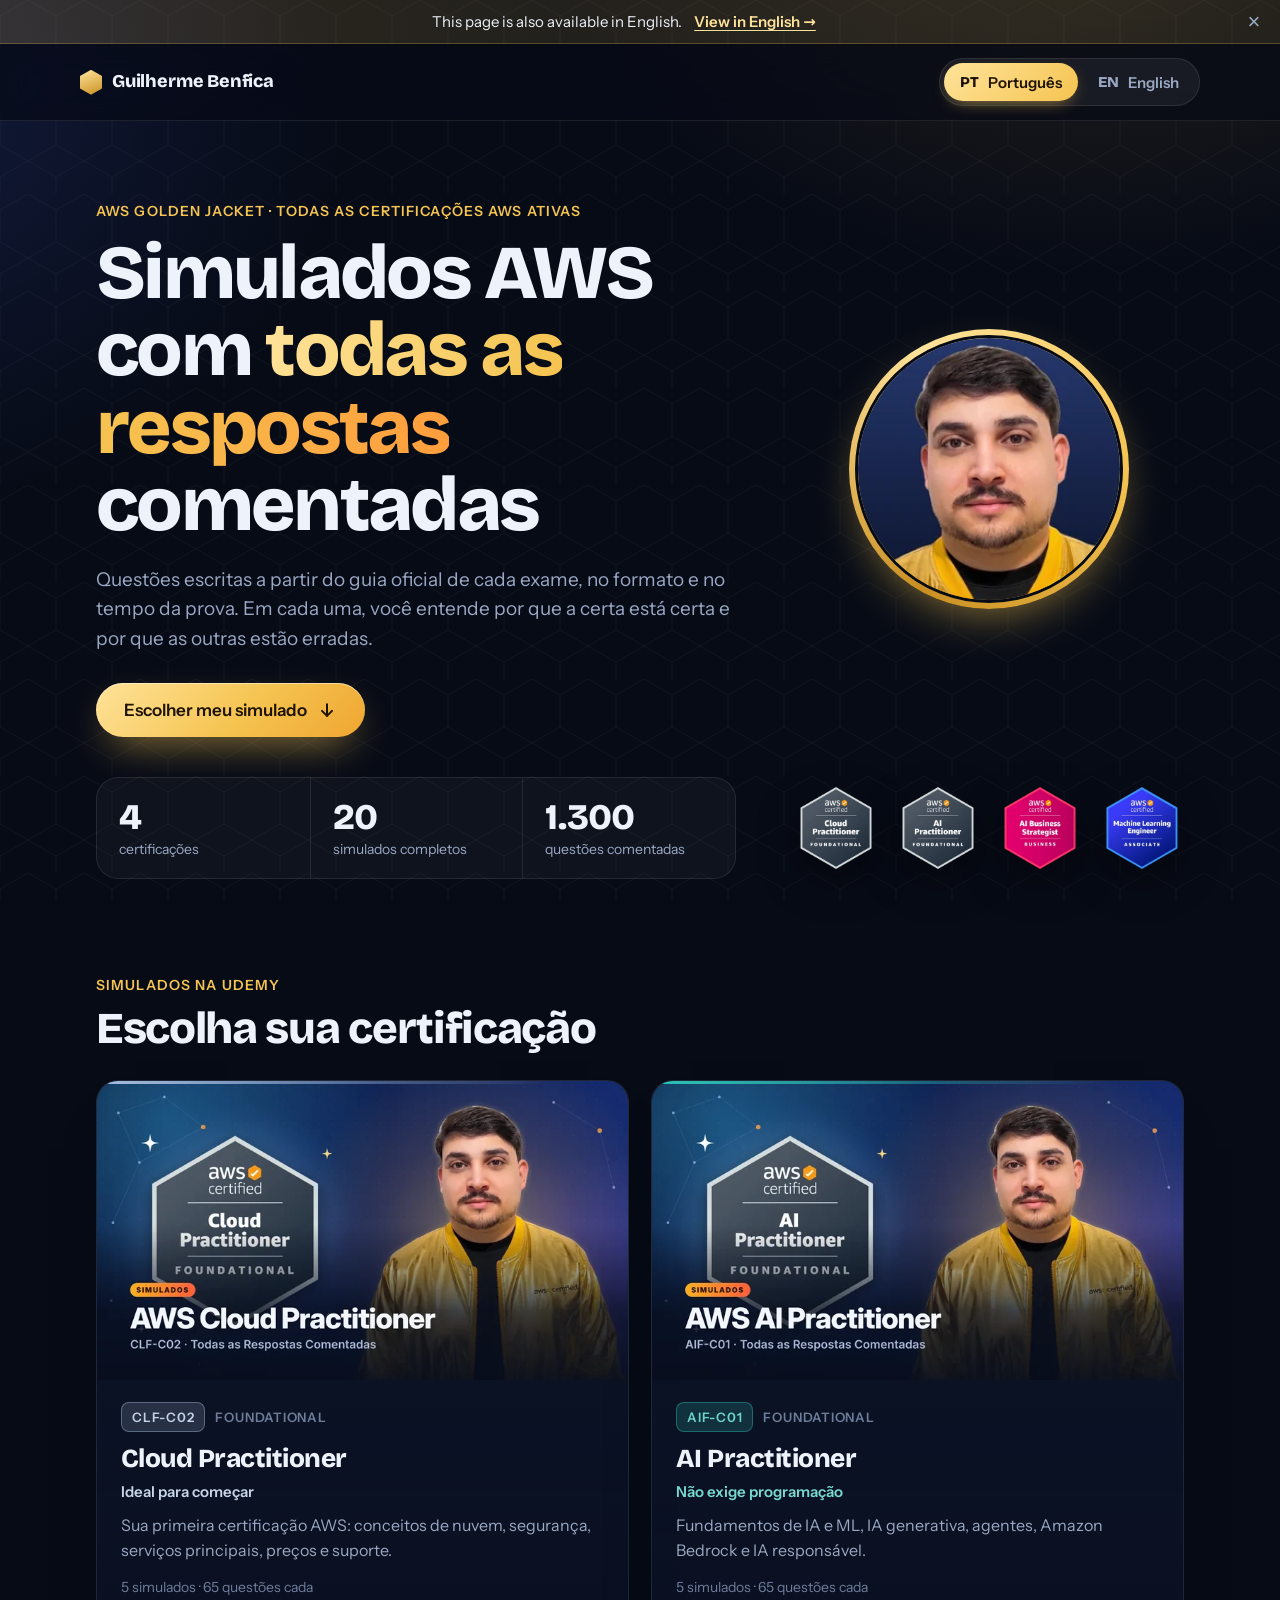
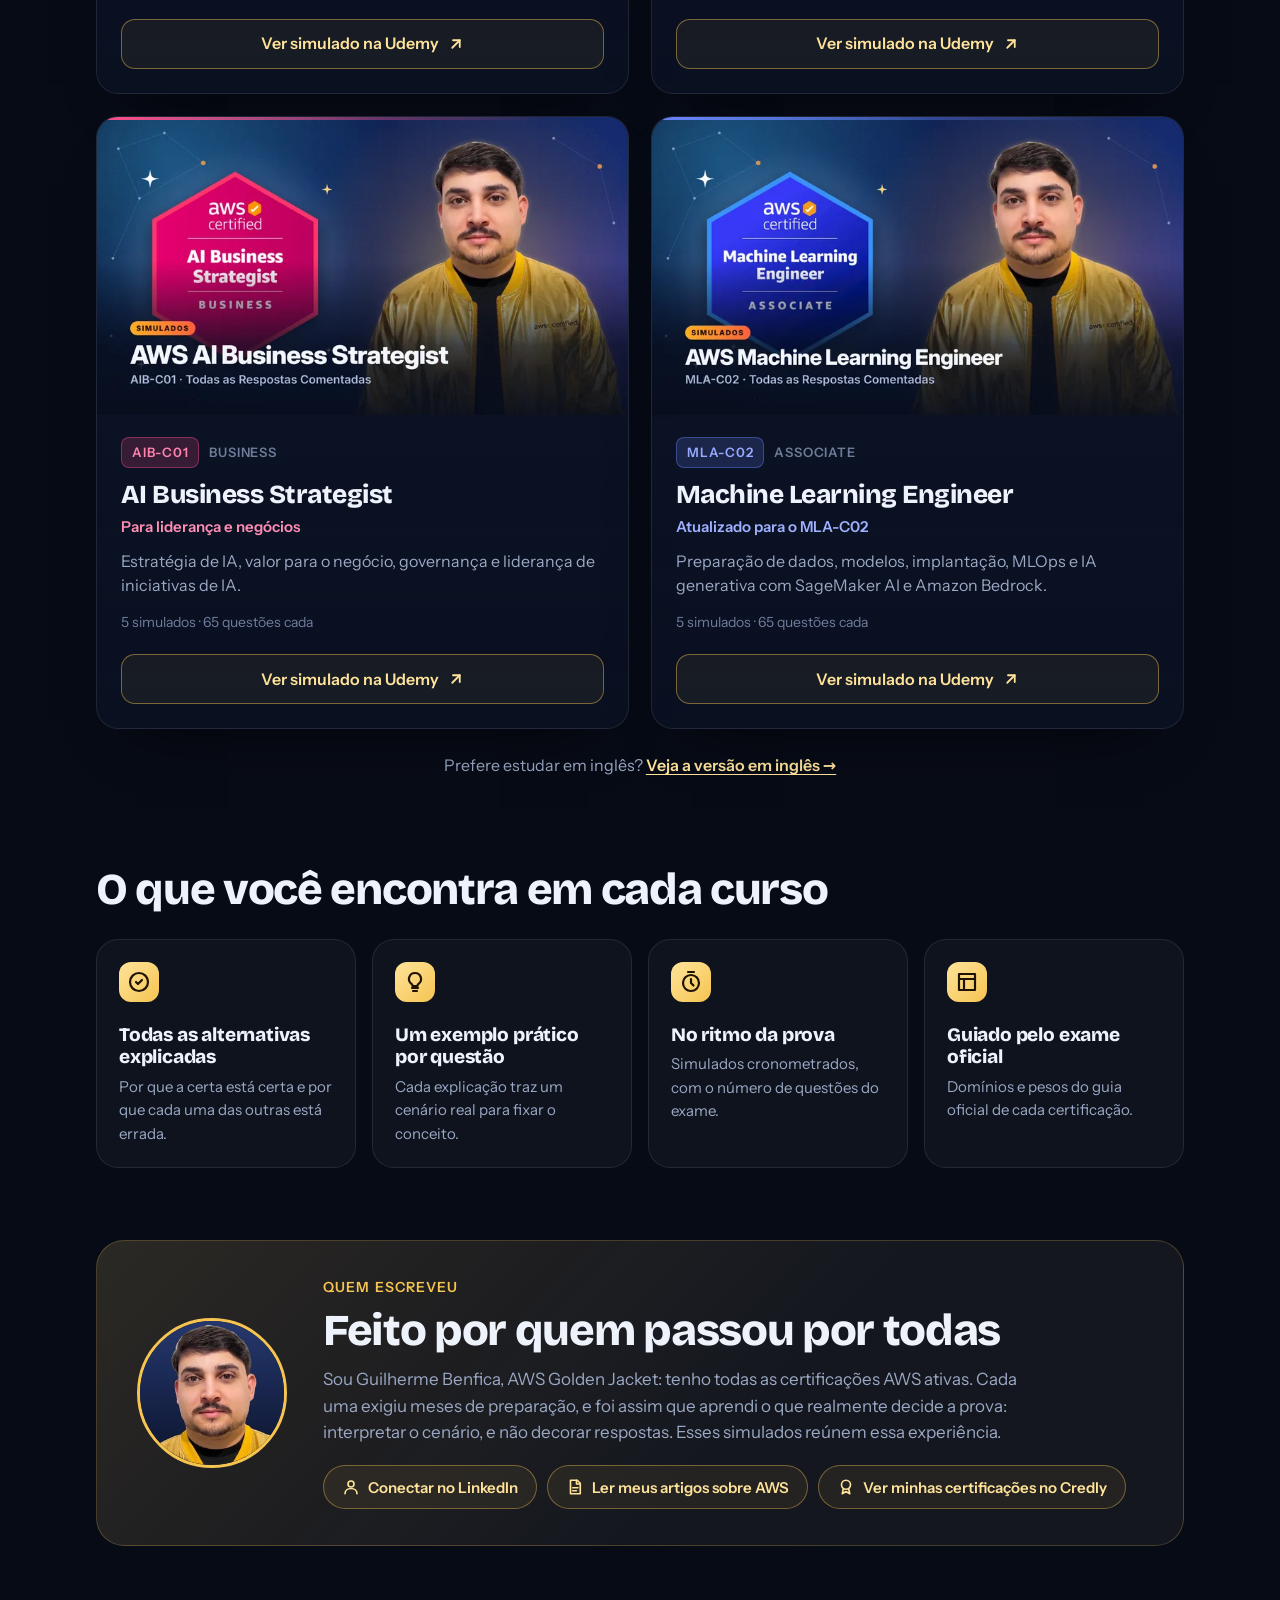
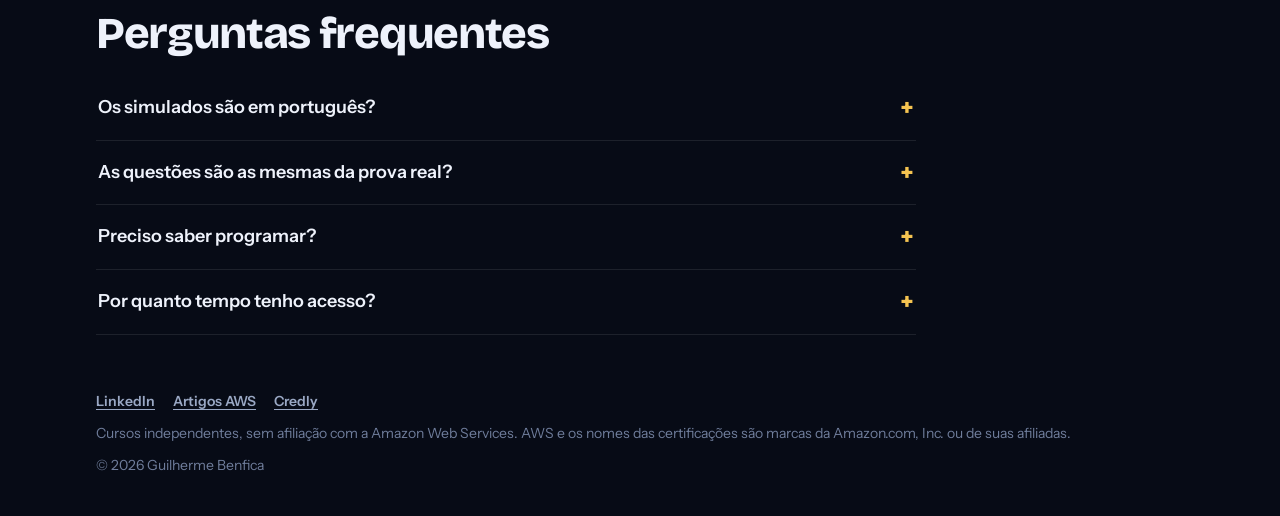
==== commit b6b36f61: "Adiciona LinkedIn e artigos da AWS Builder na seção do autor e no rodapé" ====
--- a/index.html
+++ b/index.html
@@ -29,7 +29,7 @@
   <meta name="twitter:image" content="https://guilherme-benfica.github.io/links/img/og-pt.jpg">
   <link rel="preload" href="fonts/bricolage-grotesque-latin-800-normal.woff2" as="font" type="font/woff2" crossorigin>
   <link rel="preload" href="fonts/instrument-sans-latin-400-normal.woff2" as="font" type="font/woff2" crossorigin>
-  <link rel="stylesheet" href="style.css?v=7">
+  <link rel="stylesheet" href="style.css?v=8">
   <script type="application/ld+json">
 {
  "@context": "https://schema.org",
@@ -53,9 +53,9 @@
    "description": "AWS Golden Jacket",
    "image": "https://guilherme-benfica.github.io/links/img/foto.webp",
    "sameAs": [
-    "https://www.linkedin.com/in/guilherme-benfica",
+    "https://www.linkedin.com/in/guilherme-benfica/",
     "https://www.credly.com/users/guilherme-benfica/badges#credly",
-    "https://builder.aws.com/community/@guilhermebenfica?tab=article"
+    "https://builder.aws.com/community/@guilhermebenfica?tab=articles"
    ]
   },
   {
@@ -201,13 +201,13 @@
 
   <main>
     <section class="hero">
-      <div class="hero-photo"><img src="img/foto.webp?v=7" width="240" height="240" alt="Foto de Guilherme Benfica"></div>
+      <div class="hero-photo"><img src="img/foto.webp?v=8" width="240" height="240" alt="Foto de Guilherme Benfica"></div>
       <p class="eyebrow">AWS Golden Jacket · todas as certificações AWS ativas</p>
       <h1>Simulados AWS com <em>todas as respostas</em> comentadas</h1>
       <p class="lede">Questões escritas a partir do guia oficial de cada exame, no formato e no tempo da prova. Em cada uma, você entende por que a certa está certa e por que as outras estão erradas.</p>
       <a class="cta" href="#simulados">Escolher meu simulado <svg viewBox="0 0 24 24" aria-hidden="true"><path d="M12 5v14"/><path d="M6 13l6 6 6-6"/></svg></a>
       <ul class="stats"><li><strong>4</strong><span>certificações</span></li><li><strong>20</strong><span>simulados completos</span></li><li><strong>1.300</strong><span>questões comentadas</span></li></ul>
-      <ul class="badges" aria-hidden="true"><li><img src="img/badge-clf.webp?v=7" width="240" height="240" alt="" loading="lazy"></li><li><img src="img/badge-aif.webp?v=7" width="240" height="240" alt="" loading="lazy"></li><li><img src="img/badge-aib.webp?v=7" width="240" height="240" alt="" loading="lazy"></li><li><img src="img/badge-mla.webp?v=7" width="240" height="240" alt="" loading="lazy"></li></ul>
+      <ul class="badges" aria-hidden="true"><li><img src="img/badge-clf.webp?v=8" width="240" height="240" alt="" loading="lazy"></li><li><img src="img/badge-aif.webp?v=8" width="240" height="240" alt="" loading="lazy"></li><li><img src="img/badge-aib.webp?v=8" width="240" height="240" alt="" loading="lazy"></li><li><img src="img/badge-mla.webp?v=8" width="240" height="240" alt="" loading="lazy"></li></ul>
     </section>
 
     <section class="courses" id="simulados" aria-labelledby="courses-h">
@@ -215,7 +215,7 @@
       <h2 id="courses-h">Escolha sua certificação</h2>
       <ul class="grid">
       <li class="card c-clf" style="--i:0">
-        <div class="card-media"><img src="img/clf-pt.webp?v=7" width="750" height="422" fetchpriority="high" decoding="async" alt="Capa do curso de simulados AWS Certified Cloud Practitioner (CLF-C02)"></div>
+        <div class="card-media"><img src="img/clf-pt.webp?v=8" width="750" height="422" fetchpriority="high" decoding="async" alt="Capa do curso de simulados AWS Certified Cloud Practitioner (CLF-C02)"></div>
         <div class="card-body">
           <div class="card-meta"><span class="code">CLF-C02</span><span class="level">Foundational</span></div>
           <h3><a href="https://www.udemy.com/course/simulados-aws-cloud-practitioner-clf-c02-atualizado/?referralCode=EC24E96FDD556E35A0CD&amp;couponCode=AWSGRATIS2026" target="_blank" rel="noopener" aria-label="Abrir o simulado CLF-C02 Cloud Practitioner na Udemy">Cloud Practitioner</a></h3>
@@ -226,7 +226,7 @@
         </div>
       </li>
       <li class="card c-aif" style="--i:1">
-        <div class="card-media"><img src="img/aif-pt.webp?v=7" width="750" height="422" fetchpriority="high" decoding="async" alt="Capa do curso de simulados AWS Certified AI Practitioner (AIF-C01)"></div>
+        <div class="card-media"><img src="img/aif-pt.webp?v=8" width="750" height="422" fetchpriority="high" decoding="async" alt="Capa do curso de simulados AWS Certified AI Practitioner (AIF-C01)"></div>
         <div class="card-body">
           <div class="card-meta"><span class="code">AIF-C01</span><span class="level">Foundational</span></div>
           <h3><a href="https://www.udemy.com/course/simulados-aws-ai-practitioner-aif-c01-atualizado/?referralCode=81BEE17F71273E8EC291&amp;couponCode=AWSFREE" target="_blank" rel="noopener" aria-label="Abrir o simulado AIF-C01 AI Practitioner na Udemy">AI Practitioner</a></h3>
@@ -237,7 +237,7 @@
         </div>
       </li>
       <li class="card c-aib" style="--i:2">
-        <div class="card-media"><img src="img/aib-pt.webp?v=7" width="750" height="422" loading="lazy" decoding="async" alt="Capa do curso de simulados AWS Certified AI Business Strategist (AIB-C01)"></div>
+        <div class="card-media"><img src="img/aib-pt.webp?v=8" width="750" height="422" loading="lazy" decoding="async" alt="Capa do curso de simulados AWS Certified AI Business Strategist (AIB-C01)"></div>
         <div class="card-body">
           <div class="card-meta"><span class="code">AIB-C01</span><span class="level">Business</span></div>
           <h3><a href="https://www.udemy.com/course/simulados-aws-ai-business-strategist-aib-c01/?referralCode=FE9480FFEC3ACC4BABCC&amp;couponCode=AWSFREE" target="_blank" rel="noopener" aria-label="Abrir o simulado AIB-C01 AI Business Strategist na Udemy">AI Business Strategist</a></h3>
@@ -248,7 +248,7 @@
         </div>
       </li>
       <li class="card c-mla" style="--i:3">
-        <div class="card-media"><img src="img/mla-pt.webp?v=7" width="750" height="422" loading="lazy" decoding="async" alt="Capa do curso de simulados AWS Certified Machine Learning Engineer - Associate (MLA-C02)"></div>
+        <div class="card-media"><img src="img/mla-pt.webp?v=8" width="750" height="422" loading="lazy" decoding="async" alt="Capa do curso de simulados AWS Certified Machine Learning Engineer - Associate (MLA-C02)"></div>
         <div class="card-body">
           <div class="card-meta"><span class="code">MLA-C02</span><span class="level">Associate</span></div>
           <h3><a href="https://www.udemy.com/course/simulados-aws-machine-learning-engineer-mla-c02/?referralCode=425ACC388C26A359F7CD&amp;couponCode=AWSFREE" target="_blank" rel="noopener" aria-label="Abrir o simulado MLA-C02 Machine Learning Engineer na Udemy">Machine Learning Engineer</a></h3>
@@ -273,12 +273,12 @@
     </section>
 
     <section class="author" aria-labelledby="author-h">
-      <img src="img/foto.webp?v=7" width="240" height="240" alt="" loading="lazy">
+      <img src="img/foto.webp?v=8" width="240" height="240" alt="" loading="lazy">
       <div>
         <p class="kicker">Quem escreveu</p>
         <h2 id="author-h">Feito por quem passou por todas</h2>
         <p>Sou Guilherme Benfica, AWS Golden Jacket: tenho todas as certificações AWS ativas. Cada uma exigiu meses de preparação, e foi assim que aprendi o que realmente decide a prova: interpretar o cenário, e não decorar respostas. Esses simulados reúnem essa experiência.</p>
-        <a href="https://www.credly.com/users/guilherme-benfica/badges#credly" target="_blank" rel="noopener">Ver minhas certificações no Credly &rarr;</a>
+        <ul class="author-links"><li><a class="pill-link" href="https://www.linkedin.com/in/guilherme-benfica/" target="_blank" rel="noopener"><svg viewBox="0 0 24 24" aria-hidden="true"><circle cx="12" cy="8" r="4"/><path d="M4 21c0-4.4 3.6-7 8-7s8 2.6 8 7"/></svg>Conectar no LinkedIn</a></li><li><a class="pill-link" href="https://builder.aws.com/community/@guilhermebenfica?tab=articles" target="_blank" rel="noopener"><svg viewBox="0 0 24 24" aria-hidden="true"><path d="M6 3h9l4 4v14H6z"/><path d="M14 3v5h5"/><path d="M9 13h7"/><path d="M9 17h5"/></svg>Ler meus artigos sobre AWS</a></li><li><a class="pill-link" href="https://www.credly.com/users/guilherme-benfica/badges#credly" target="_blank" rel="noopener"><svg viewBox="0 0 24 24" aria-hidden="true"><circle cx="12" cy="9" r="6"/><path d="M8.5 14l-1.5 7 5-3 5 3-1.5-7"/></svg>Ver minhas certificações no Credly</a></li></ul>
       </div>
     </section>
 
@@ -293,8 +293,7 @@
 
   <footer>
     <nav class="social" aria-label="Links">
-      <a href="https://www.linkedin.com/in/guilherme-benfica" target="_blank" rel="noopener">LinkedIn</a>
-      <a href="https://www.credly.com/users/guilherme-benfica/badges#credly" target="_blank" rel="noopener">Credly</a>
+      <a href="https://www.linkedin.com/in/guilherme-benfica/" target="_blank" rel="noopener">LinkedIn</a><a href="https://builder.aws.com/community/@guilhermebenfica?tab=articles" target="_blank" rel="noopener">Artigos AWS</a><a href="https://www.credly.com/users/guilherme-benfica/badges#credly" target="_blank" rel="noopener">Credly</a>
     </nav>
     <p>Cursos independentes, sem afiliação com a Amazon Web Services. AWS e os nomes das certificações são marcas da Amazon.com, Inc. ou de suas afiliadas.</p>
     <p>&copy; 2026 Guilherme Benfica</p>
--- a/style.css
+++ b/style.css
@@ -212,7 +212,14 @@
 .author img { width: 110px; height: 110px; border-radius: 50%; border: 3px solid var(--gold); object-fit: cover; }
 @media (min-width: 720px) { .author img { width: 150px; height: 150px; } }
 .author p:not(.kicker) { margin-top: 12px; color: var(--muted); max-width: 66ch; }
-.author a { display: inline-block; margin-top: 14px; color: var(--gold-hi); font-weight: 600; text-underline-offset: 3px; }
+.author-links { margin-top: 20px; display: flex; flex-wrap: wrap; gap: 10px; }
+.pill-link {
+  display: inline-flex; align-items: center; gap: 8px; min-height: 44px; padding: 0 18px; border-radius: 999px;
+  border: 1px solid rgba(245, 196, 81, 0.4); background: rgba(245, 196, 81, 0.07); color: var(--gold-hi);
+  font-weight: 600; font-size: 15px; text-decoration: none; transition: background .2s, color .2s, border-color .2s;
+}
+.pill-link svg { width: 18px; height: 18px; stroke-width: 2.2; flex: none; }
+.pill-link:hover { background: linear-gradient(135deg, var(--gold-hi), var(--gold)); color: var(--ink-on-gold); border-color: transparent; }
 
 /* ---------- FAQ ---------- */
 .faq { padding: 56px 0 8px; max-width: 820px; }
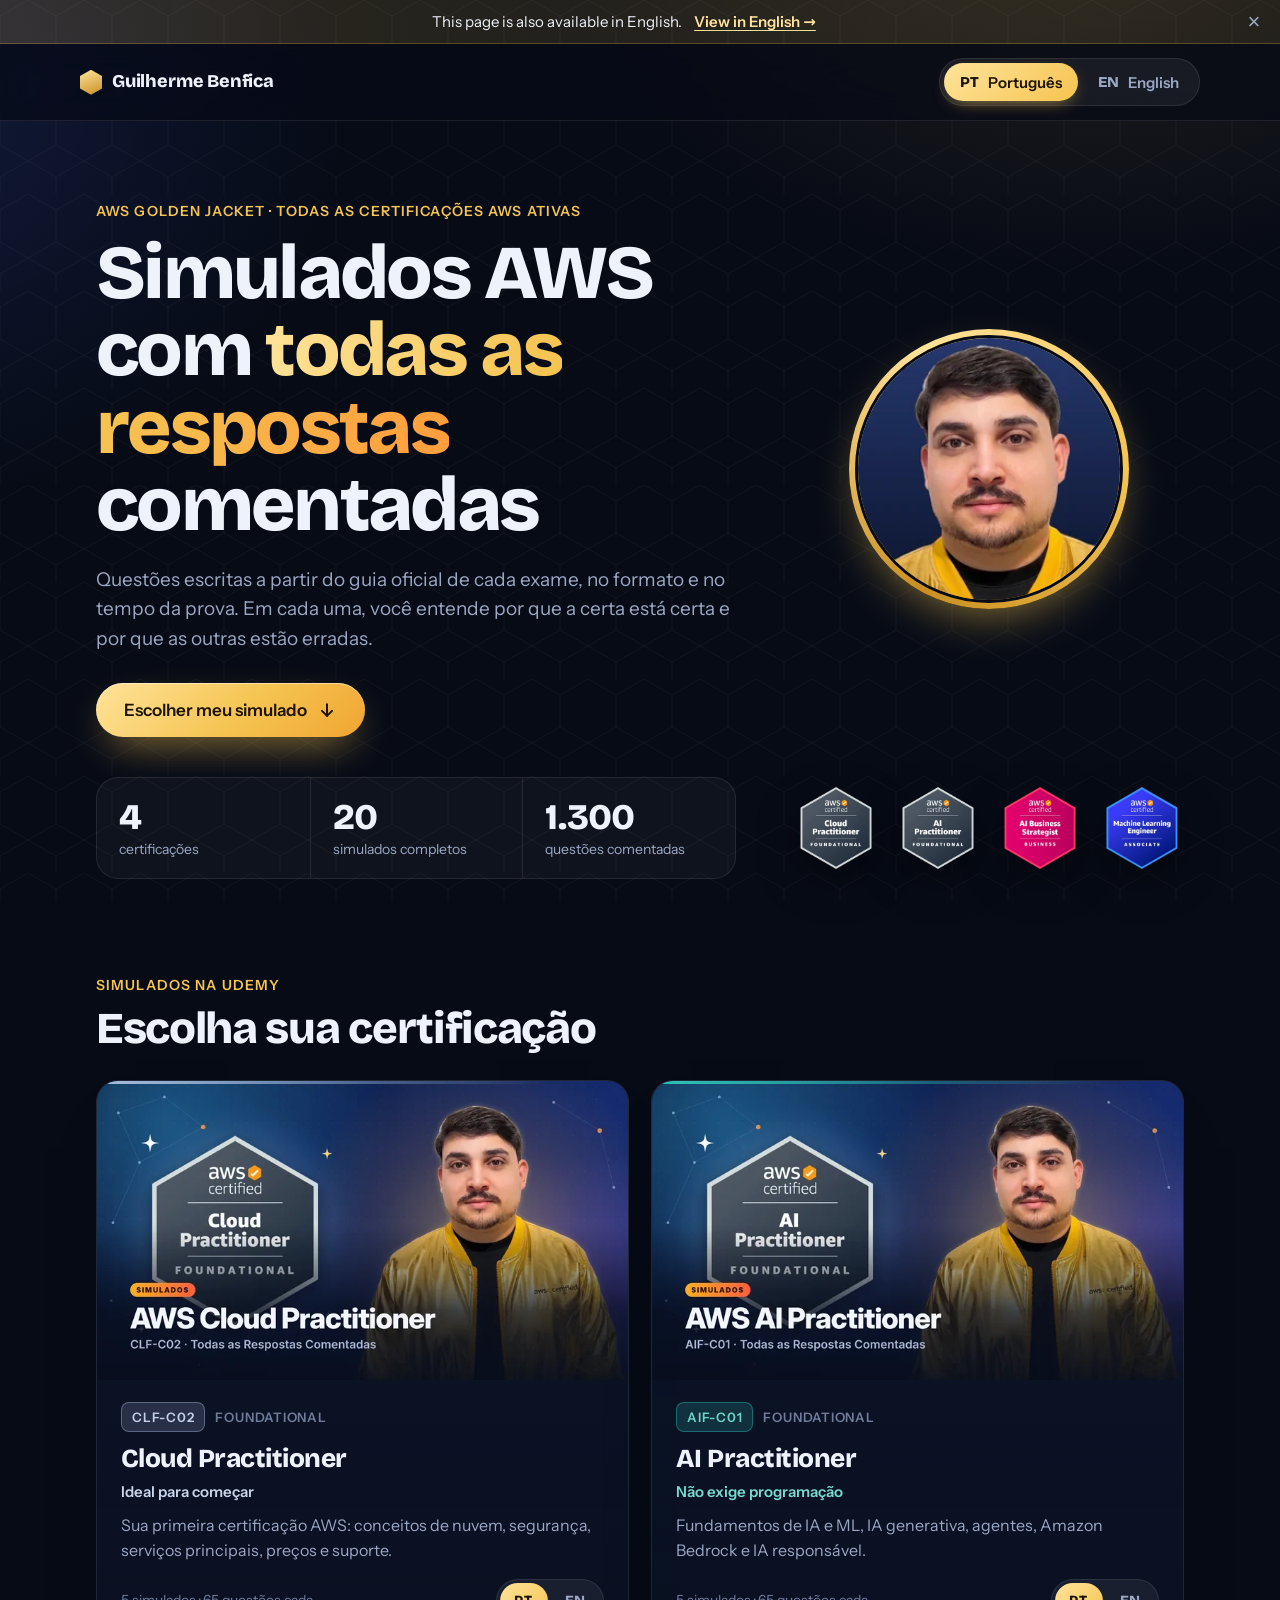
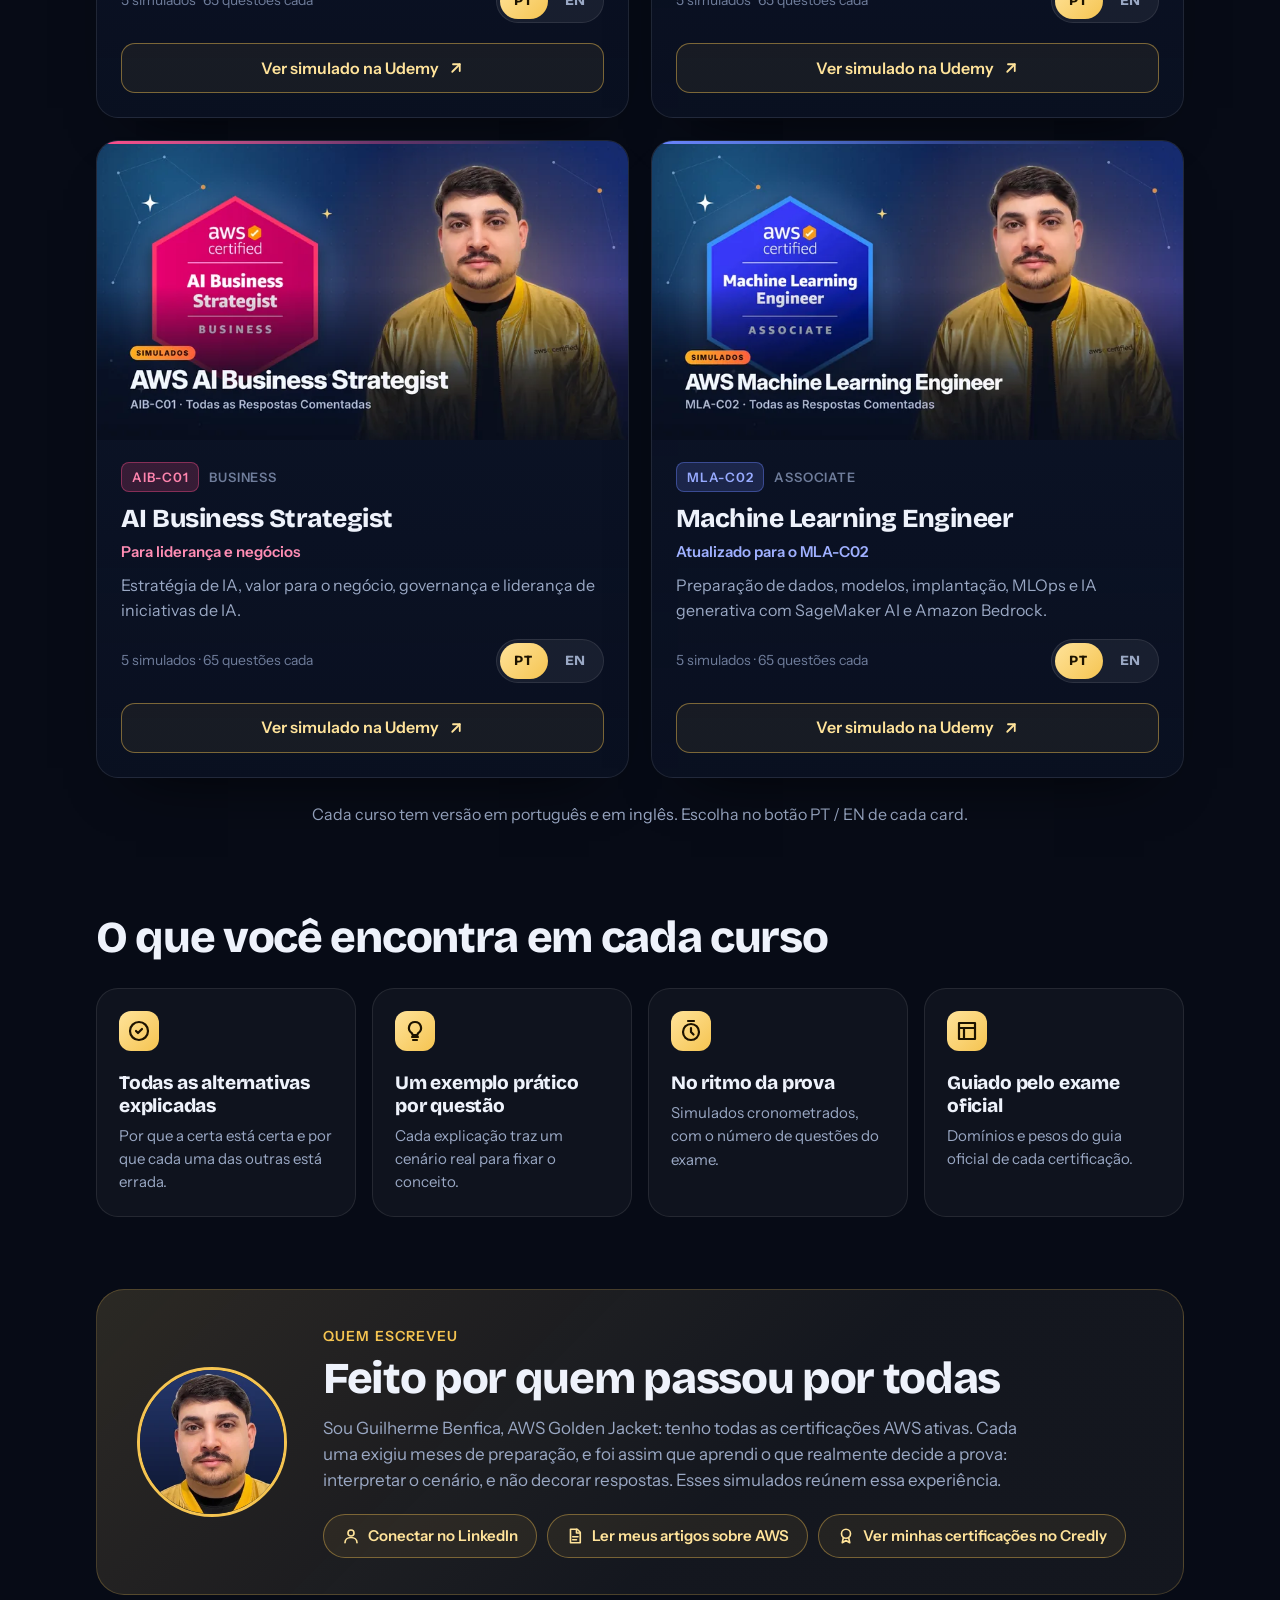
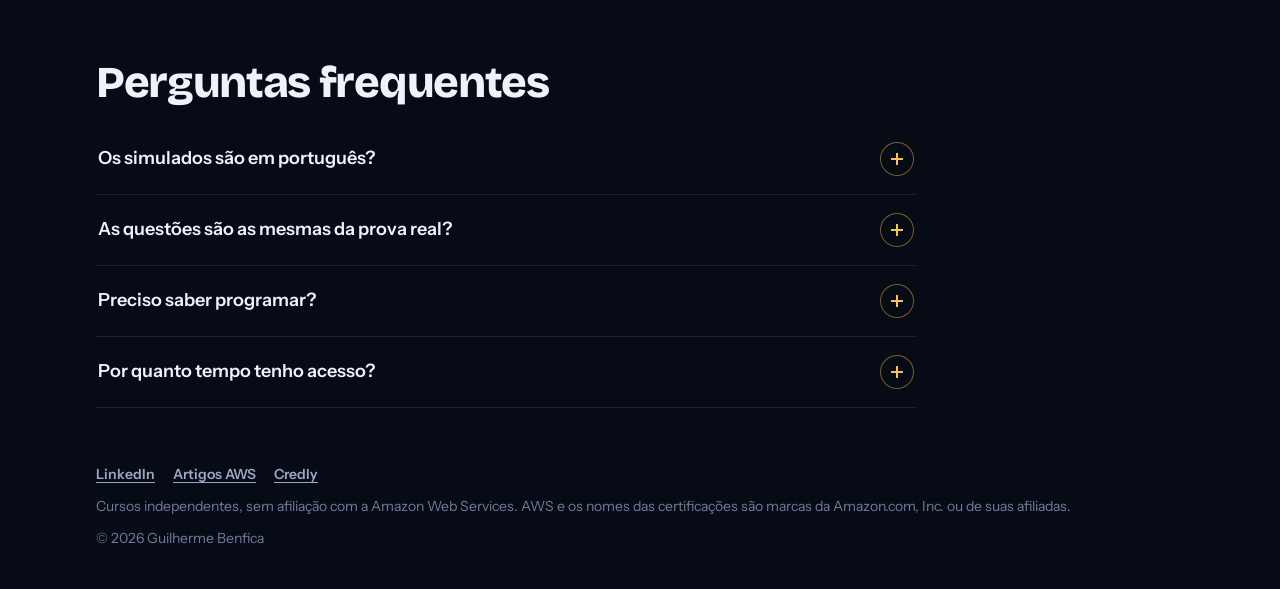
==== commit 93d39357: "Botões PT / EN em cada curso e novo ícone das perguntas frequentes" ====
--- a/index.html
+++ b/index.html
@@ -29,7 +29,7 @@
   <meta name="twitter:image" content="https://guilherme-benfica.github.io/links/img/og-pt.jpg">
   <link rel="preload" href="fonts/bricolage-grotesque-latin-800-normal.woff2" as="font" type="font/woff2" crossorigin>
   <link rel="preload" href="fonts/instrument-sans-latin-400-normal.woff2" as="font" type="font/woff2" crossorigin>
-  <link rel="stylesheet" href="style.css?v=8">
+  <link rel="stylesheet" href="style.css?v=9">
   <script type="application/ld+json">
 {
  "@context": "https://schema.org",
@@ -152,7 +152,7 @@
      "name": "Os simulados são em português?",
      "acceptedAnswer": {
       "@type": "Answer",
-      "text": "Sim. Cada curso tem uma versão em português e outra em inglês, com as mesmas questões e explicações. Use o seletor de idioma no topo da página."
+      "text": "Sim. Cada curso tem uma versão em português e outra em inglês, com as mesmas questões e explicações. É só escolher PT ou EN no card do curso."
      }
     },
     {
@@ -201,65 +201,77 @@
 
   <main>
     <section class="hero">
-      <div class="hero-photo"><img src="img/foto.webp?v=8" width="240" height="240" alt="Foto de Guilherme Benfica"></div>
+      <div class="hero-photo"><img src="img/foto.webp?v=9" width="240" height="240" alt="Foto de Guilherme Benfica"></div>
       <p class="eyebrow">AWS Golden Jacket · todas as certificações AWS ativas</p>
       <h1>Simulados AWS com <em>todas as respostas</em> comentadas</h1>
       <p class="lede">Questões escritas a partir do guia oficial de cada exame, no formato e no tempo da prova. Em cada uma, você entende por que a certa está certa e por que as outras estão erradas.</p>
       <a class="cta" href="#simulados">Escolher meu simulado <svg viewBox="0 0 24 24" aria-hidden="true"><path d="M12 5v14"/><path d="M6 13l6 6 6-6"/></svg></a>
       <ul class="stats"><li><strong>4</strong><span>certificações</span></li><li><strong>20</strong><span>simulados completos</span></li><li><strong>1.300</strong><span>questões comentadas</span></li></ul>
-      <ul class="badges" aria-hidden="true"><li><img src="img/badge-clf.webp?v=8" width="240" height="240" alt="" loading="lazy"></li><li><img src="img/badge-aif.webp?v=8" width="240" height="240" alt="" loading="lazy"></li><li><img src="img/badge-aib.webp?v=8" width="240" height="240" alt="" loading="lazy"></li><li><img src="img/badge-mla.webp?v=8" width="240" height="240" alt="" loading="lazy"></li></ul>
+      <ul class="badges" aria-hidden="true"><li><img src="img/badge-clf.webp?v=9" width="240" height="240" alt="" loading="lazy"></li><li><img src="img/badge-aif.webp?v=9" width="240" height="240" alt="" loading="lazy"></li><li><img src="img/badge-aib.webp?v=9" width="240" height="240" alt="" loading="lazy"></li><li><img src="img/badge-mla.webp?v=9" width="240" height="240" alt="" loading="lazy"></li></ul>
     </section>
 
     <section class="courses" id="simulados" aria-labelledby="courses-h">
       <p class="kicker">Simulados na Udemy</p>
       <h2 id="courses-h">Escolha sua certificação</h2>
       <ul class="grid">
-      <li class="card c-clf" style="--i:0">
-        <div class="card-media"><img src="img/clf-pt.webp?v=8" width="750" height="422" fetchpriority="high" decoding="async" alt="Capa do curso de simulados AWS Certified Cloud Practitioner (CLF-C02)"></div>
+      <li class="card c-clf" style="--i:0" data-href-pt="https://www.udemy.com/course/simulados-aws-cloud-practitioner-clf-c02-atualizado/?referralCode=EC24E96FDD556E35A0CD&amp;couponCode=AWSGRATIS2026" data-img-pt="img/clf-pt.webp?v=9" data-btn-pt="Ver simulado na Udemy" data-aria-pt="Abrir o simulado CLF-C02 Cloud Practitioner em português na Udemy" data-href-en="https://www.udemy.com/course/aws-cloud-practitioner-practice-exams-clf-c02-updated/?referralCode=2849BD6DE0A1EBC83FCE&amp;couponCode=AWSFREE2026" data-img-en="img/clf-en.webp?v=9" data-btn-en="Ver simulado em inglês na Udemy" data-aria-en="Abrir o simulado CLF-C02 Cloud Practitioner em inglês na Udemy">
+        <div class="card-media"><img src="img/clf-pt.webp?v=9" width="750" height="422" fetchpriority="high" decoding="async" alt="Capa do curso de simulados AWS Certified Cloud Practitioner (CLF-C02)"></div>
         <div class="card-body">
           <div class="card-meta"><span class="code">CLF-C02</span><span class="level">Foundational</span></div>
-          <h3><a href="https://www.udemy.com/course/simulados-aws-cloud-practitioner-clf-c02-atualizado/?referralCode=EC24E96FDD556E35A0CD&amp;couponCode=AWSGRATIS2026" target="_blank" rel="noopener" aria-label="Abrir o simulado CLF-C02 Cloud Practitioner na Udemy">Cloud Practitioner</a></h3>
+          <h3><a href="https://www.udemy.com/course/simulados-aws-cloud-practitioner-clf-c02-atualizado/?referralCode=EC24E96FDD556E35A0CD&amp;couponCode=AWSGRATIS2026" target="_blank" rel="noopener" aria-label="Abrir o simulado CLF-C02 Cloud Practitioner em português na Udemy">Cloud Practitioner</a></h3>
           <p class="tag">Ideal para começar</p>
           <p class="desc">Sua primeira certificação AWS: conceitos de nuvem, segurança, serviços principais, preços e suporte.</p>
-          <p class="facts">5 simulados · 65 questões cada</p>
-          <span class="btn" aria-hidden="true">Ver simulado na Udemy <svg viewBox="0 0 24 24"><path d="M7 17L17 7"/><path d="M8 7h9v9"/></svg></span>
+          <div class="facts-row">
+            <p class="facts">5 simulados · 65 questões cada</p>
+            <div class="clang" role="group" aria-label="Idioma do simulado" hidden><button type="button" data-set="pt" lang="pt-BR" aria-pressed="true">PT</button><button type="button" data-set="en" lang="en" aria-pressed="false">EN</button></div>
+          </div>
+          <span class="btn" aria-hidden="true"><span class="btn-label">Ver simulado na Udemy</span> <svg viewBox="0 0 24 24"><path d="M7 17L17 7"/><path d="M8 7h9v9"/></svg></span>
         </div>
       </li>
-      <li class="card c-aif" style="--i:1">
-        <div class="card-media"><img src="img/aif-pt.webp?v=8" width="750" height="422" fetchpriority="high" decoding="async" alt="Capa do curso de simulados AWS Certified AI Practitioner (AIF-C01)"></div>
+      <li class="card c-aif" style="--i:1" data-href-pt="https://www.udemy.com/course/simulados-aws-ai-practitioner-aif-c01-atualizado/?referralCode=81BEE17F71273E8EC291&amp;couponCode=AWSFREE" data-img-pt="img/aif-pt.webp?v=9" data-btn-pt="Ver simulado na Udemy" data-aria-pt="Abrir o simulado AIF-C01 AI Practitioner em português na Udemy" data-href-en="https://www.udemy.com/course/aws-ai-practitioner-practice-exams-aif-c01/?referralCode=43233F7D54E7BBA1B47E&amp;couponCode=AWSFREE2026" data-img-en="img/aif-en.webp?v=9" data-btn-en="Ver simulado em inglês na Udemy" data-aria-en="Abrir o simulado AIF-C01 AI Practitioner em inglês na Udemy">
+        <div class="card-media"><img src="img/aif-pt.webp?v=9" width="750" height="422" fetchpriority="high" decoding="async" alt="Capa do curso de simulados AWS Certified AI Practitioner (AIF-C01)"></div>
         <div class="card-body">
           <div class="card-meta"><span class="code">AIF-C01</span><span class="level">Foundational</span></div>
-          <h3><a href="https://www.udemy.com/course/simulados-aws-ai-practitioner-aif-c01-atualizado/?referralCode=81BEE17F71273E8EC291&amp;couponCode=AWSFREE" target="_blank" rel="noopener" aria-label="Abrir o simulado AIF-C01 AI Practitioner na Udemy">AI Practitioner</a></h3>
+          <h3><a href="https://www.udemy.com/course/simulados-aws-ai-practitioner-aif-c01-atualizado/?referralCode=81BEE17F71273E8EC291&amp;couponCode=AWSFREE" target="_blank" rel="noopener" aria-label="Abrir o simulado AIF-C01 AI Practitioner em português na Udemy">AI Practitioner</a></h3>
           <p class="tag">Não exige programação</p>
           <p class="desc">Fundamentos de IA e ML, IA generativa, agentes, Amazon Bedrock e IA responsável.</p>
-          <p class="facts">5 simulados · 65 questões cada</p>
-          <span class="btn" aria-hidden="true">Ver simulado na Udemy <svg viewBox="0 0 24 24"><path d="M7 17L17 7"/><path d="M8 7h9v9"/></svg></span>
+          <div class="facts-row">
+            <p class="facts">5 simulados · 65 questões cada</p>
+            <div class="clang" role="group" aria-label="Idioma do simulado" hidden><button type="button" data-set="pt" lang="pt-BR" aria-pressed="true">PT</button><button type="button" data-set="en" lang="en" aria-pressed="false">EN</button></div>
+          </div>
+          <span class="btn" aria-hidden="true"><span class="btn-label">Ver simulado na Udemy</span> <svg viewBox="0 0 24 24"><path d="M7 17L17 7"/><path d="M8 7h9v9"/></svg></span>
         </div>
       </li>
-      <li class="card c-aib" style="--i:2">
-        <div class="card-media"><img src="img/aib-pt.webp?v=8" width="750" height="422" loading="lazy" decoding="async" alt="Capa do curso de simulados AWS Certified AI Business Strategist (AIB-C01)"></div>
+      <li class="card c-aib" style="--i:2" data-href-pt="https://www.udemy.com/course/simulados-aws-ai-business-strategist-aib-c01/?referralCode=FE9480FFEC3ACC4BABCC&amp;couponCode=AWSFREE" data-img-pt="img/aib-pt.webp?v=9" data-btn-pt="Ver simulado na Udemy" data-aria-pt="Abrir o simulado AIB-C01 AI Business Strategist em português na Udemy" data-href-en="https://www.udemy.com/course/aws-ai-business-strategist-practice-exams-aib-c01/?referralCode=9FB0C7D2A84E522D44F3&amp;couponCode=AWSFREE" data-img-en="img/aib-en.webp?v=9" data-btn-en="Ver simulado em inglês na Udemy" data-aria-en="Abrir o simulado AIB-C01 AI Business Strategist em inglês na Udemy">
+        <div class="card-media"><img src="img/aib-pt.webp?v=9" width="750" height="422" loading="lazy" decoding="async" alt="Capa do curso de simulados AWS Certified AI Business Strategist (AIB-C01)"></div>
         <div class="card-body">
           <div class="card-meta"><span class="code">AIB-C01</span><span class="level">Business</span></div>
-          <h3><a href="https://www.udemy.com/course/simulados-aws-ai-business-strategist-aib-c01/?referralCode=FE9480FFEC3ACC4BABCC&amp;couponCode=AWSFREE" target="_blank" rel="noopener" aria-label="Abrir o simulado AIB-C01 AI Business Strategist na Udemy">AI Business Strategist</a></h3>
+          <h3><a href="https://www.udemy.com/course/simulados-aws-ai-business-strategist-aib-c01/?referralCode=FE9480FFEC3ACC4BABCC&amp;couponCode=AWSFREE" target="_blank" rel="noopener" aria-label="Abrir o simulado AIB-C01 AI Business Strategist em português na Udemy">AI Business Strategist</a></h3>
           <p class="tag">Para liderança e negócios</p>
           <p class="desc">Estratégia de IA, valor para o negócio, governança e liderança de iniciativas de IA.</p>
-          <p class="facts">5 simulados · 65 questões cada</p>
-          <span class="btn" aria-hidden="true">Ver simulado na Udemy <svg viewBox="0 0 24 24"><path d="M7 17L17 7"/><path d="M8 7h9v9"/></svg></span>
+          <div class="facts-row">
+            <p class="facts">5 simulados · 65 questões cada</p>
+            <div class="clang" role="group" aria-label="Idioma do simulado" hidden><button type="button" data-set="pt" lang="pt-BR" aria-pressed="true">PT</button><button type="button" data-set="en" lang="en" aria-pressed="false">EN</button></div>
+          </div>
+          <span class="btn" aria-hidden="true"><span class="btn-label">Ver simulado na Udemy</span> <svg viewBox="0 0 24 24"><path d="M7 17L17 7"/><path d="M8 7h9v9"/></svg></span>
         </div>
       </li>
-      <li class="card c-mla" style="--i:3">
-        <div class="card-media"><img src="img/mla-pt.webp?v=8" width="750" height="422" loading="lazy" decoding="async" alt="Capa do curso de simulados AWS Certified Machine Learning Engineer - Associate (MLA-C02)"></div>
+      <li class="card c-mla" style="--i:3" data-href-pt="https://www.udemy.com/course/simulados-aws-machine-learning-engineer-mla-c02/?referralCode=425ACC388C26A359F7CD&amp;couponCode=AWSFREE" data-img-pt="img/mla-pt.webp?v=9" data-btn-pt="Ver simulado na Udemy" data-aria-pt="Abrir o simulado MLA-C02 Machine Learning Engineer em português na Udemy" data-href-en="https://www.udemy.com/course/aws-machine-learning-engineer-practice-exams-mla-c02/?referralCode=CFB4C2B61A3481D5FB71&amp;couponCode=AWSFREE" data-img-en="img/mla-en.webp?v=9" data-btn-en="Ver simulado em inglês na Udemy" data-aria-en="Abrir o simulado MLA-C02 Machine Learning Engineer em inglês na Udemy">
+        <div class="card-media"><img src="img/mla-pt.webp?v=9" width="750" height="422" loading="lazy" decoding="async" alt="Capa do curso de simulados AWS Certified Machine Learning Engineer - Associate (MLA-C02)"></div>
         <div class="card-body">
           <div class="card-meta"><span class="code">MLA-C02</span><span class="level">Associate</span></div>
-          <h3><a href="https://www.udemy.com/course/simulados-aws-machine-learning-engineer-mla-c02/?referralCode=425ACC388C26A359F7CD&amp;couponCode=AWSFREE" target="_blank" rel="noopener" aria-label="Abrir o simulado MLA-C02 Machine Learning Engineer na Udemy">Machine Learning Engineer</a></h3>
+          <h3><a href="https://www.udemy.com/course/simulados-aws-machine-learning-engineer-mla-c02/?referralCode=425ACC388C26A359F7CD&amp;couponCode=AWSFREE" target="_blank" rel="noopener" aria-label="Abrir o simulado MLA-C02 Machine Learning Engineer em português na Udemy">Machine Learning Engineer</a></h3>
           <p class="tag">Atualizado para o MLA-C02</p>
           <p class="desc">Preparação de dados, modelos, implantação, MLOps e IA generativa com SageMaker AI e Amazon Bedrock.</p>
-          <p class="facts">5 simulados · 65 questões cada</p>
-          <span class="btn" aria-hidden="true">Ver simulado na Udemy <svg viewBox="0 0 24 24"><path d="M7 17L17 7"/><path d="M8 7h9v9"/></svg></span>
+          <div class="facts-row">
+            <p class="facts">5 simulados · 65 questões cada</p>
+            <div class="clang" role="group" aria-label="Idioma do simulado" hidden><button type="button" data-set="pt" lang="pt-BR" aria-pressed="true">PT</button><button type="button" data-set="en" lang="en" aria-pressed="false">EN</button></div>
+          </div>
+          <span class="btn" aria-hidden="true"><span class="btn-label">Ver simulado na Udemy</span> <svg viewBox="0 0 24 24"><path d="M7 17L17 7"/><path d="M8 7h9v9"/></svg></span>
         </div>
       </li>
       </ul>
-      <p class="switch-note">Prefere estudar em inglês? <a href="en/" hreflang="en">Veja a versão em inglês &rarr;</a></p>
+      <p class="switch-note">Cada curso tem versão em português e em inglês. Escolha no botão PT / EN de cada card.</p>
     </section>
 
     <section class="benefits" aria-labelledby="benefits-h">
@@ -273,7 +285,7 @@
     </section>
 
     <section class="author" aria-labelledby="author-h">
-      <img src="img/foto.webp?v=8" width="240" height="240" alt="" loading="lazy">
+      <img src="img/foto.webp?v=9" width="240" height="240" alt="" loading="lazy">
       <div>
         <p class="kicker">Quem escreveu</p>
         <h2 id="author-h">Feito por quem passou por todas</h2>
@@ -284,7 +296,7 @@
 
     <section class="faq" aria-labelledby="faq-h">
       <h2 id="faq-h">Perguntas frequentes</h2>
-        <details><summary>Os simulados são em português?</summary><p>Sim. Cada curso tem uma versão em português e outra em inglês, com as mesmas questões e explicações. Use o seletor de idioma no topo da página.</p></details>
+        <details><summary>Os simulados são em português?</summary><p>Sim. Cada curso tem uma versão em português e outra em inglês, com as mesmas questões e explicações. É só escolher PT ou EN no card do curso.</p></details>
         <details><summary>As questões são as mesmas da prova real?</summary><p>Não. São questões originais, escritas a partir do guia oficial de cada exame para treinar o mesmo tipo de raciocínio que a prova cobra.</p></details>
         <details><summary>Preciso saber programar?</summary><p>Para o CLF-C02, o AIF-C01 e o AIB-C01, não. O MLA-C02 é de nível Associate e espera familiaridade com dados e machine learning na AWS.</p></details>
         <details><summary>Por quanto tempo tenho acesso?</summary><p>Na Udemy, o acesso ao curso é vitalício e inclui as atualizações dos simulados.</p></details>
@@ -300,6 +312,23 @@
   </footer>
 
   <script>
+  (function () {
+    document.querySelectorAll('.card').forEach(function (card) {
+      var group = card.querySelector('.clang'), link = card.querySelector('h3 a'),
+          img = card.querySelector('.card-media img'), label = card.querySelector('.btn-label');
+      group.hidden = false;
+      group.querySelectorAll('button').forEach(function (btn) {
+        btn.addEventListener('click', function () {
+          var l = btn.getAttribute('data-set');
+          group.querySelectorAll('button').forEach(function (b) { b.setAttribute('aria-pressed', b === btn ? 'true' : 'false'); });
+          link.href = card.getAttribute('data-href-' + l);
+          link.setAttribute('aria-label', card.getAttribute('data-aria-' + l));
+          img.src = card.getAttribute('data-img-' + l);
+          label.textContent = card.getAttribute('data-btn-' + l);
+        });
+      });
+    });
+  })();
   (function () {
     var hint = document.getElementById('hint'), key = 'links-hint-closed';
     var pageLang = hint.getAttribute('data-lang');
--- a/style.css
+++ b/style.css
@@ -173,7 +173,7 @@
 .card h3 a::after { content: ""; position: absolute; inset: 0; z-index: 3; border-radius: var(--radius); }
 .tag { margin-top: 6px; font-size: 15px; font-weight: 600; color: color-mix(in srgb, var(--acc) 65%, #fff); }
 .desc { margin-top: 10px; color: var(--muted); font-size: 16px; }
-.facts { margin-top: 14px; font-size: 14px; color: var(--faint); }
+.facts { font-size: 14px; color: var(--faint); }
 .btn {
   margin-top: 20px; align-self: stretch; display: inline-flex; align-items: center; justify-content: center; gap: 8px;
   min-height: 50px; border-radius: 14px; font-weight: 600; font-size: 16px;
@@ -182,7 +182,16 @@
 }
 .btn svg { width: 18px; height: 18px; stroke-width: 2.4; }
 .card-body .btn { margin-top: auto; }
-.card-body .facts { margin-bottom: 20px; }
+.facts-row { margin: 16px 0 20px; display: flex; align-items: center; justify-content: space-between; gap: 12px; flex-wrap: wrap; }
+.clang { position: relative; z-index: 4; display: inline-flex; padding: 3px; gap: 3px; border-radius: 999px; background: var(--panel-2); border: 1px solid var(--line); }
+.clang[hidden] { display: none; }
+.clang button {
+  min-width: 48px; min-height: 36px; padding: 0 14px; border: 0; border-radius: 999px; cursor: pointer;
+  background: transparent; color: var(--muted); font-family: var(--display); font-weight: 800; font-size: 14px; letter-spacing: 0.05em;
+  transition: background .2s, color .2s;
+}
+.clang button:hover { color: var(--ink); }
+.clang button[aria-pressed="true"] { background: linear-gradient(135deg, var(--gold-hi), var(--gold)); color: var(--ink-on-gold); }
 .card:hover, .card:focus-within { transform: translateY(-4px); border-color: color-mix(in srgb, var(--acc) 45%, transparent); box-shadow: 0 34px 70px -38px color-mix(in srgb, var(--acc) 60%, #000); }
 .card:hover .card-media img { transform: scale(1.035); }
 .card:hover .btn, .card:focus-within .btn { background: linear-gradient(135deg, var(--gold-hi), var(--gold)); color: var(--ink-on-gold); border-color: transparent; }
@@ -230,8 +239,17 @@
   padding: 18px 2px; font-weight: 600; font-size: 18px;
 }
 summary::-webkit-details-marker { display: none; }
-summary::after { content: "+"; flex: none; font-family: var(--display); font-size: 26px; line-height: 1; color: var(--gold); transition: transform .25s; }
-details[open] summary::after { transform: rotate(45deg); }
+summary::after {
+  content: ""; flex: none; width: 32px; height: 32px; border-radius: 50%;
+  border: 1px solid rgba(245, 196, 81, 0.45);
+  background: linear-gradient(var(--gold), var(--gold)) center / 12px 2px no-repeat, linear-gradient(var(--gold), var(--gold)) center / 2px 12px no-repeat;
+  transition: background-color .2s, border-color .2s;
+}
+summary:hover::after { border-color: var(--gold); }
+details[open] summary::after {
+  border-color: transparent;
+  background: linear-gradient(var(--ink-on-gold), var(--ink-on-gold)) center / 12px 2px no-repeat, linear-gradient(135deg, var(--gold-hi), var(--gold));
+}
 details p { padding: 0 2px 20px; color: var(--muted); max-width: 70ch; }
 
 /* ---------- rodapé ---------- */
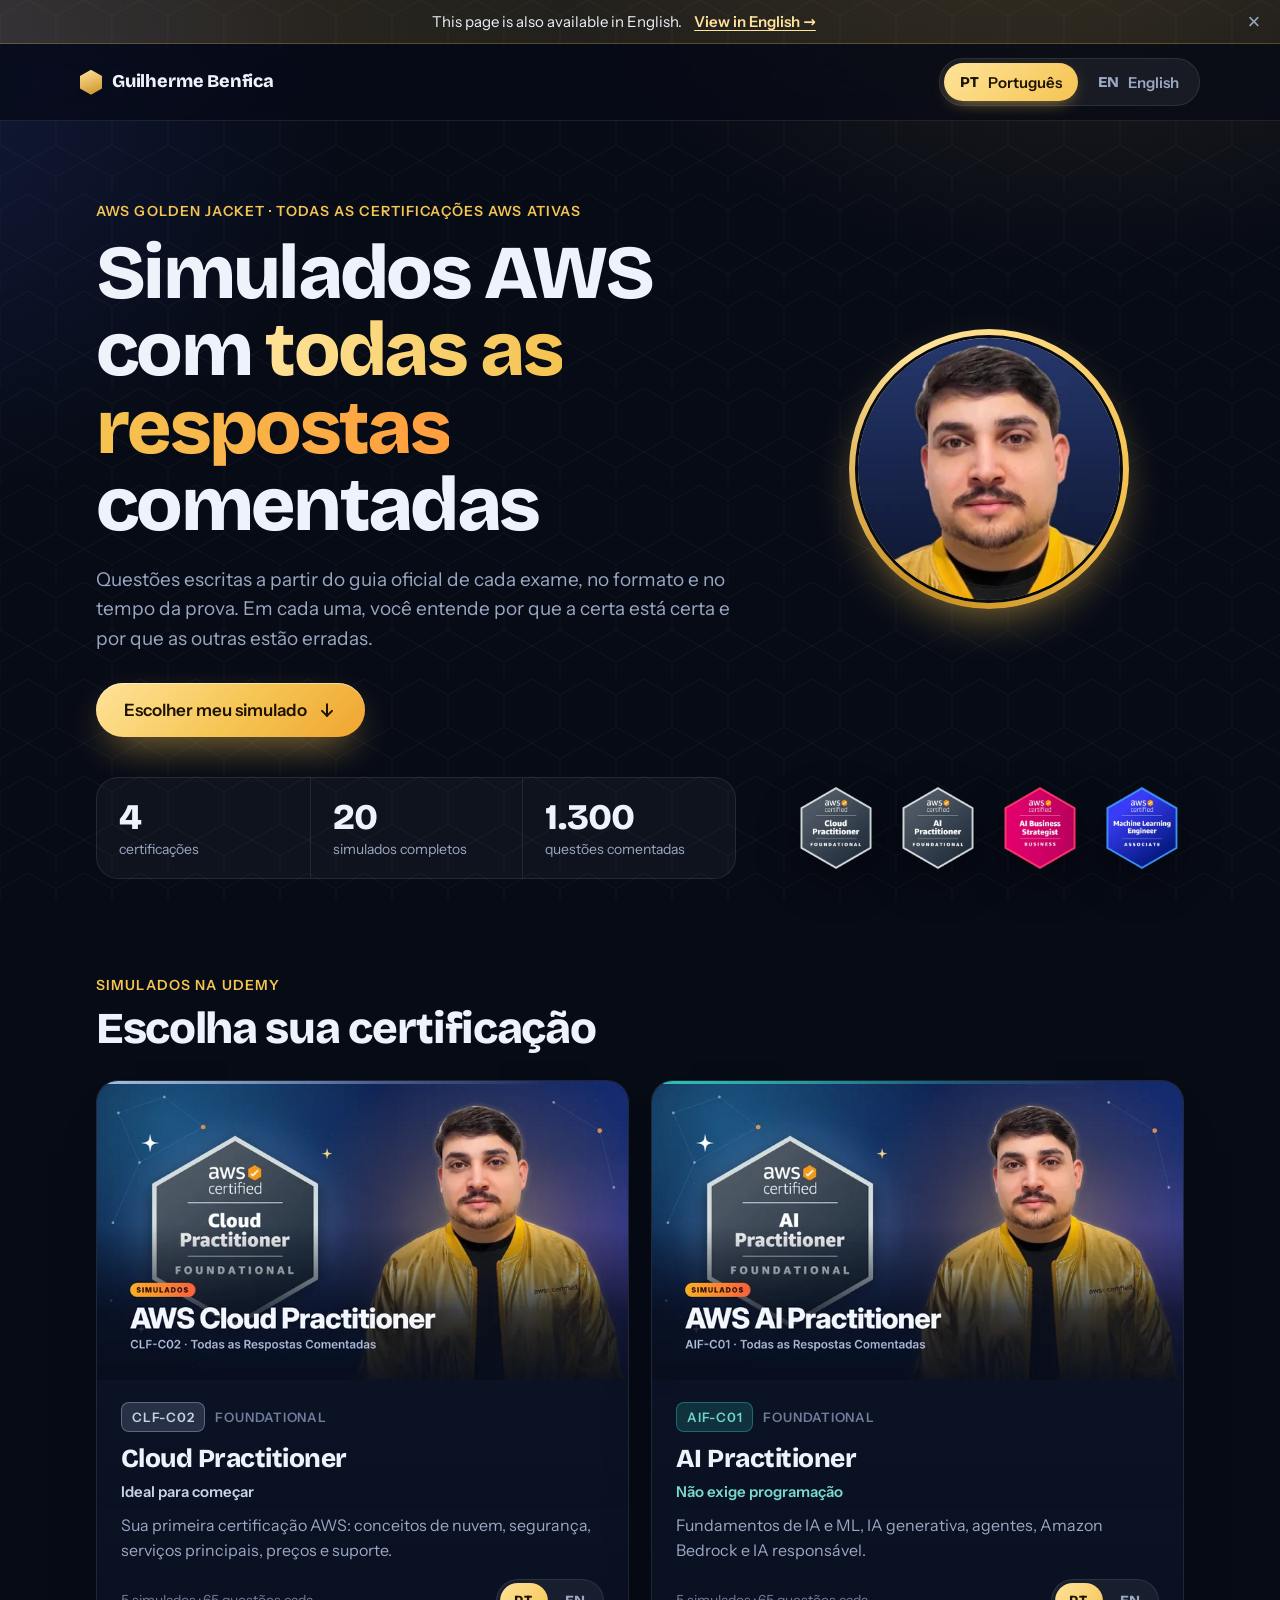
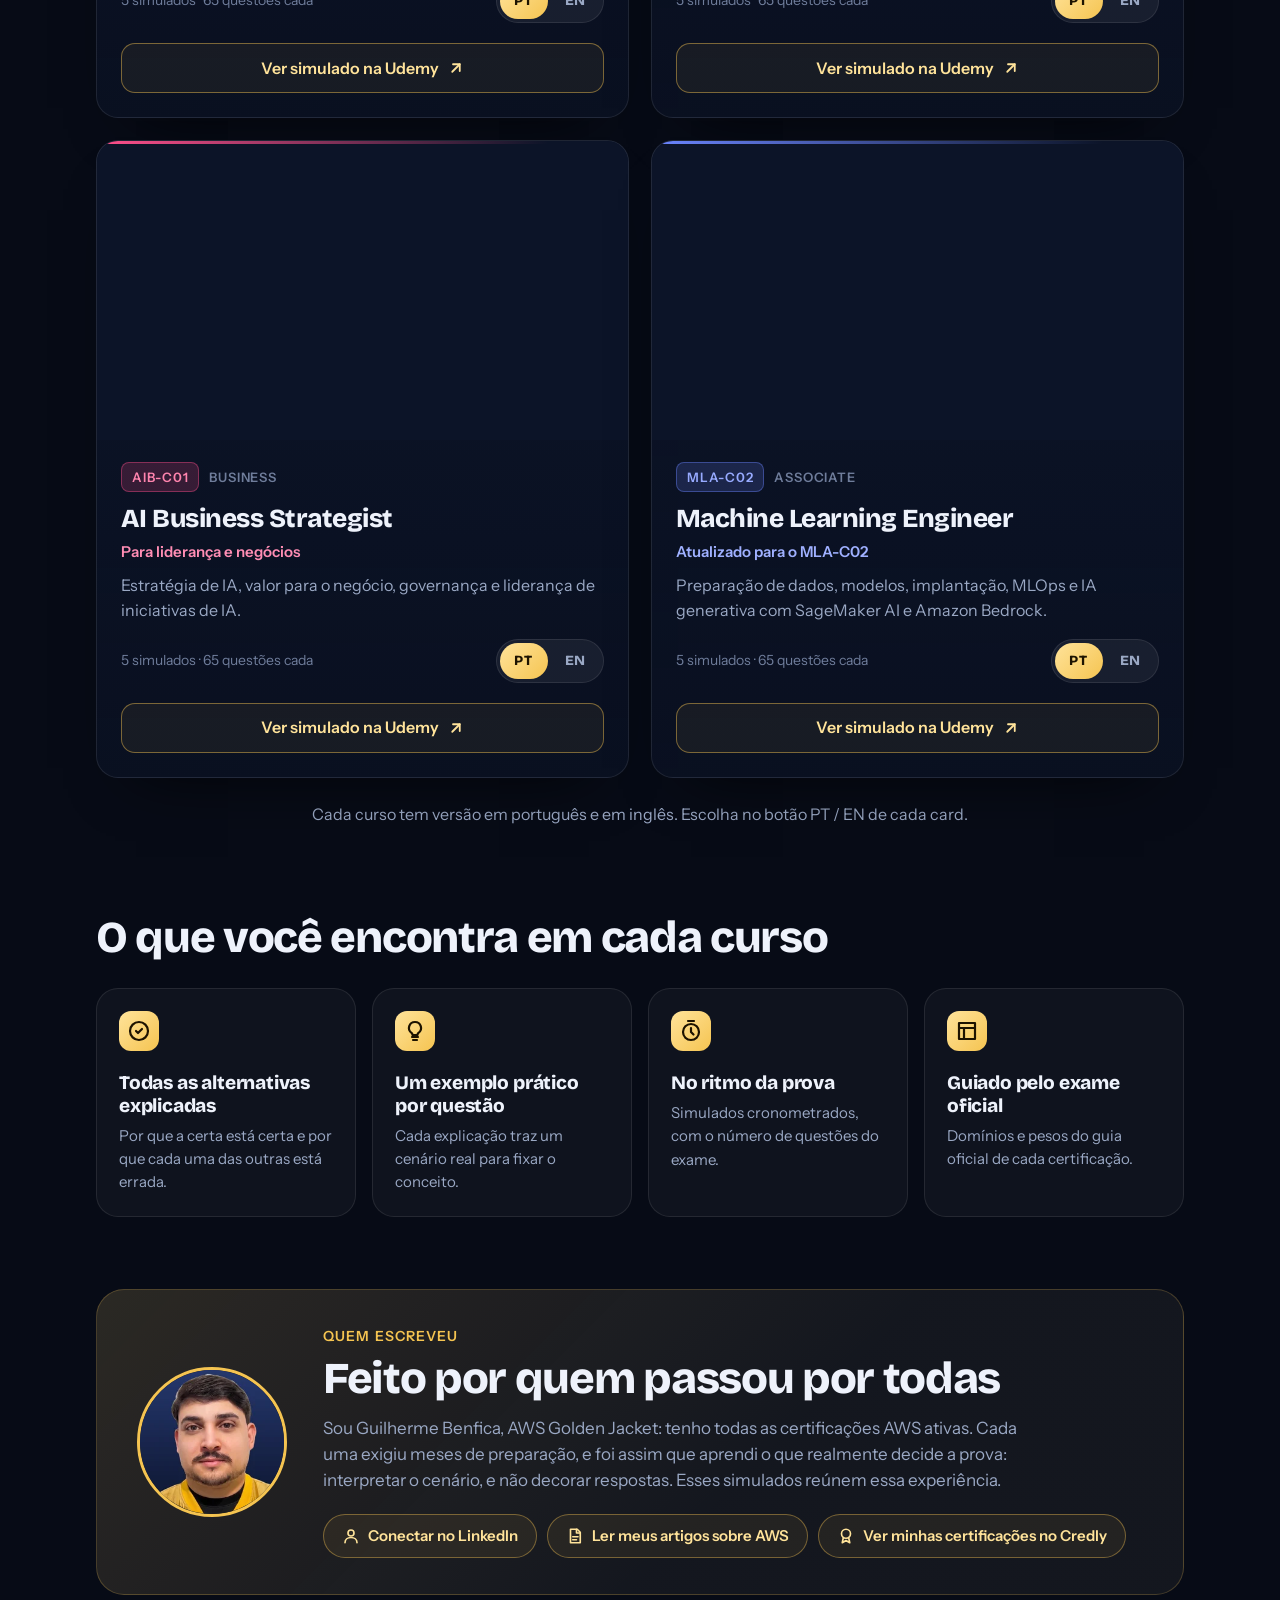
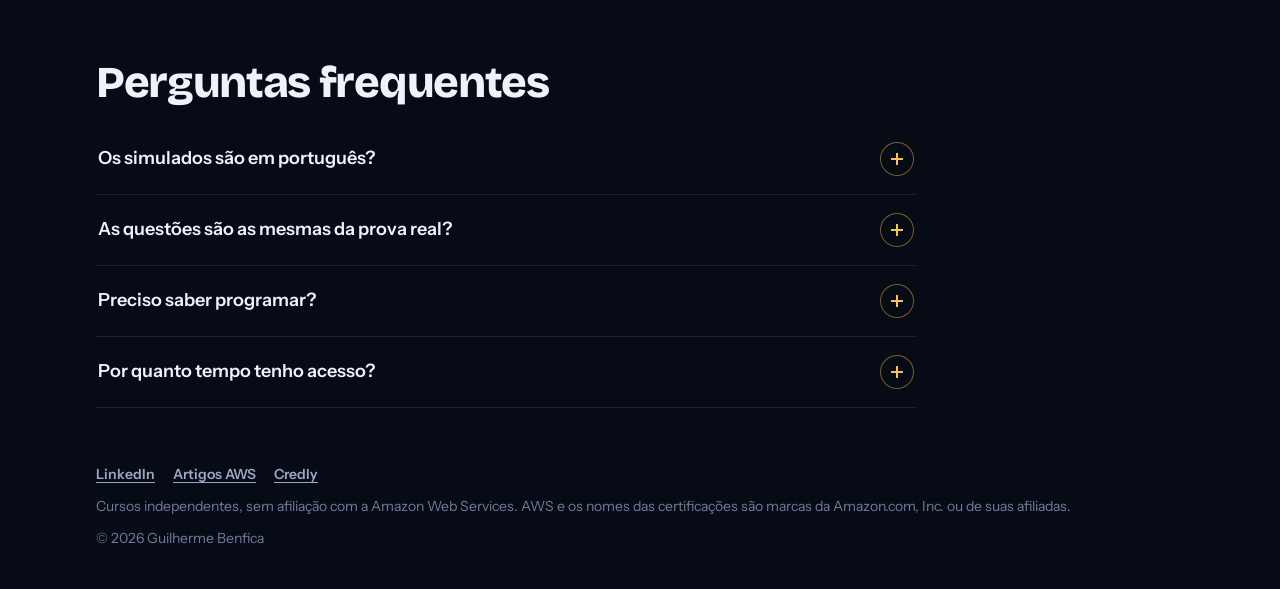
==== commit d330c1fe: "Segurança: Content Security Policy, referrer policy e script em arquivo próprio Documenta as medidas" ====
--- a/index.html
+++ b/index.html
@@ -3,6 +3,8 @@
 <head>
   <meta charset="UTF-8">
   <meta name="viewport" content="width=device-width, initial-scale=1">
+  <meta http-equiv="Content-Security-Policy" content="default-src 'none'; script-src 'self'; style-src 'self'; img-src 'self' data:; font-src 'self'; base-uri 'self'; form-action 'none'; object-src 'none'; upgrade-insecure-requests">
+  <meta name="referrer" content="strict-origin-when-cross-origin">
   <title>Simulados AWS em Português | CLF-C02, AIF-C01, AIB-C01 e MLA-C02</title>
   <meta name="description" content="Simulados AWS com todas as respostas comentadas para CLF-C02, AIF-C01, AIB-C01 e MLA-C02. 5 provas de 65 questões por curso, feitas por um AWS Golden Jacket.">
   <meta name="author" content="Guilherme Benfica">
@@ -29,7 +31,7 @@
   <meta name="twitter:image" content="https://guilherme-benfica.github.io/links/img/og-pt.jpg">
   <link rel="preload" href="fonts/bricolage-grotesque-latin-800-normal.woff2" as="font" type="font/woff2" crossorigin>
   <link rel="preload" href="fonts/instrument-sans-latin-400-normal.woff2" as="font" type="font/woff2" crossorigin>
-  <link rel="stylesheet" href="style.css?v=9">
+  <link rel="stylesheet" href="style.css?v=10">
   <script type="application/ld+json">
 {
  "@context": "https://schema.org",
@@ -201,21 +203,21 @@
 
   <main>
     <section class="hero">
-      <div class="hero-photo"><img src="img/foto.webp?v=9" width="240" height="240" alt="Foto de Guilherme Benfica"></div>
+      <div class="hero-photo"><img src="img/foto.webp?v=10" width="240" height="240" alt="Foto de Guilherme Benfica"></div>
       <p class="eyebrow">AWS Golden Jacket · todas as certificações AWS ativas</p>
       <h1>Simulados AWS com <em>todas as respostas</em> comentadas</h1>
       <p class="lede">Questões escritas a partir do guia oficial de cada exame, no formato e no tempo da prova. Em cada uma, você entende por que a certa está certa e por que as outras estão erradas.</p>
       <a class="cta" href="#simulados">Escolher meu simulado <svg viewBox="0 0 24 24" aria-hidden="true"><path d="M12 5v14"/><path d="M6 13l6 6 6-6"/></svg></a>
       <ul class="stats"><li><strong>4</strong><span>certificações</span></li><li><strong>20</strong><span>simulados completos</span></li><li><strong>1.300</strong><span>questões comentadas</span></li></ul>
-      <ul class="badges" aria-hidden="true"><li><img src="img/badge-clf.webp?v=9" width="240" height="240" alt="" loading="lazy"></li><li><img src="img/badge-aif.webp?v=9" width="240" height="240" alt="" loading="lazy"></li><li><img src="img/badge-aib.webp?v=9" width="240" height="240" alt="" loading="lazy"></li><li><img src="img/badge-mla.webp?v=9" width="240" height="240" alt="" loading="lazy"></li></ul>
+      <ul class="badges" aria-hidden="true"><li><img src="img/badge-clf.webp?v=10" width="240" height="240" alt="" loading="lazy"></li><li><img src="img/badge-aif.webp?v=10" width="240" height="240" alt="" loading="lazy"></li><li><img src="img/badge-aib.webp?v=10" width="240" height="240" alt="" loading="lazy"></li><li><img src="img/badge-mla.webp?v=10" width="240" height="240" alt="" loading="lazy"></li></ul>
     </section>
 
     <section class="courses" id="simulados" aria-labelledby="courses-h">
       <p class="kicker">Simulados na Udemy</p>
       <h2 id="courses-h">Escolha sua certificação</h2>
       <ul class="grid">
-      <li class="card c-clf" style="--i:0" data-href-pt="https://www.udemy.com/course/simulados-aws-cloud-practitioner-clf-c02-atualizado/?referralCode=EC24E96FDD556E35A0CD&amp;couponCode=AWSGRATIS2026" data-img-pt="img/clf-pt.webp?v=9" data-btn-pt="Ver simulado na Udemy" data-aria-pt="Abrir o simulado CLF-C02 Cloud Practitioner em português na Udemy" data-href-en="https://www.udemy.com/course/aws-cloud-practitioner-practice-exams-clf-c02-updated/?referralCode=2849BD6DE0A1EBC83FCE&amp;couponCode=AWSFREE2026" data-img-en="img/clf-en.webp?v=9" data-btn-en="Ver simulado em inglês na Udemy" data-aria-en="Abrir o simulado CLF-C02 Cloud Practitioner em inglês na Udemy">
-        <div class="card-media"><img src="img/clf-pt.webp?v=9" width="750" height="422" fetchpriority="high" decoding="async" alt="Capa do curso de simulados AWS Certified Cloud Practitioner (CLF-C02)"></div>
+      <li class="card c-clf" data-href-pt="https://www.udemy.com/course/simulados-aws-cloud-practitioner-clf-c02-atualizado/?referralCode=EC24E96FDD556E35A0CD&amp;couponCode=AWSGRATIS2026" data-img-pt="img/clf-pt.webp?v=10" data-btn-pt="Ver simulado na Udemy" data-aria-pt="Abrir o simulado CLF-C02 Cloud Practitioner em português na Udemy" data-href-en="https://www.udemy.com/course/aws-cloud-practitioner-practice-exams-clf-c02-updated/?referralCode=2849BD6DE0A1EBC83FCE&amp;couponCode=AWSFREE2026" data-img-en="img/clf-en.webp?v=10" data-btn-en="Ver simulado em inglês na Udemy" data-aria-en="Abrir o simulado CLF-C02 Cloud Practitioner em inglês na Udemy">
+        <div class="card-media"><img src="img/clf-pt.webp?v=10" width="750" height="422" fetchpriority="high" decoding="async" alt="Capa do curso de simulados AWS Certified Cloud Practitioner (CLF-C02)"></div>
         <div class="card-body">
           <div class="card-meta"><span class="code">CLF-C02</span><span class="level">Foundational</span></div>
           <h3><a href="https://www.udemy.com/course/simulados-aws-cloud-practitioner-clf-c02-atualizado/?referralCode=EC24E96FDD556E35A0CD&amp;couponCode=AWSGRATIS2026" target="_blank" rel="noopener" aria-label="Abrir o simulado CLF-C02 Cloud Practitioner em português na Udemy">Cloud Practitioner</a></h3>
@@ -228,8 +230,8 @@
           <span class="btn" aria-hidden="true"><span class="btn-label">Ver simulado na Udemy</span> <svg viewBox="0 0 24 24"><path d="M7 17L17 7"/><path d="M8 7h9v9"/></svg></span>
         </div>
       </li>
-      <li class="card c-aif" style="--i:1" data-href-pt="https://www.udemy.com/course/simulados-aws-ai-practitioner-aif-c01-atualizado/?referralCode=81BEE17F71273E8EC291&amp;couponCode=AWSFREE" data-img-pt="img/aif-pt.webp?v=9" data-btn-pt="Ver simulado na Udemy" data-aria-pt="Abrir o simulado AIF-C01 AI Practitioner em português na Udemy" data-href-en="https://www.udemy.com/course/aws-ai-practitioner-practice-exams-aif-c01/?referralCode=43233F7D54E7BBA1B47E&amp;couponCode=AWSFREE2026" data-img-en="img/aif-en.webp?v=9" data-btn-en="Ver simulado em inglês na Udemy" data-aria-en="Abrir o simulado AIF-C01 AI Practitioner em inglês na Udemy">
-        <div class="card-media"><img src="img/aif-pt.webp?v=9" width="750" height="422" fetchpriority="high" decoding="async" alt="Capa do curso de simulados AWS Certified AI Practitioner (AIF-C01)"></div>
+      <li class="card c-aif" data-href-pt="https://www.udemy.com/course/simulados-aws-ai-practitioner-aif-c01-atualizado/?referralCode=81BEE17F71273E8EC291&amp;couponCode=AWSFREE" data-img-pt="img/aif-pt.webp?v=10" data-btn-pt="Ver simulado na Udemy" data-aria-pt="Abrir o simulado AIF-C01 AI Practitioner em português na Udemy" data-href-en="https://www.udemy.com/course/aws-ai-practitioner-practice-exams-aif-c01/?referralCode=43233F7D54E7BBA1B47E&amp;couponCode=AWSFREE2026" data-img-en="img/aif-en.webp?v=10" data-btn-en="Ver simulado em inglês na Udemy" data-aria-en="Abrir o simulado AIF-C01 AI Practitioner em inglês na Udemy">
+        <div class="card-media"><img src="img/aif-pt.webp?v=10" width="750" height="422" fetchpriority="high" decoding="async" alt="Capa do curso de simulados AWS Certified AI Practitioner (AIF-C01)"></div>
         <div class="card-body">
           <div class="card-meta"><span class="code">AIF-C01</span><span class="level">Foundational</span></div>
           <h3><a href="https://www.udemy.com/course/simulados-aws-ai-practitioner-aif-c01-atualizado/?referralCode=81BEE17F71273E8EC291&amp;couponCode=AWSFREE" target="_blank" rel="noopener" aria-label="Abrir o simulado AIF-C01 AI Practitioner em português na Udemy">AI Practitioner</a></h3>
@@ -242,8 +244,8 @@
           <span class="btn" aria-hidden="true"><span class="btn-label">Ver simulado na Udemy</span> <svg viewBox="0 0 24 24"><path d="M7 17L17 7"/><path d="M8 7h9v9"/></svg></span>
         </div>
       </li>
-      <li class="card c-aib" style="--i:2" data-href-pt="https://www.udemy.com/course/simulados-aws-ai-business-strategist-aib-c01/?referralCode=FE9480FFEC3ACC4BABCC&amp;couponCode=AWSFREE" data-img-pt="img/aib-pt.webp?v=9" data-btn-pt="Ver simulado na Udemy" data-aria-pt="Abrir o simulado AIB-C01 AI Business Strategist em português na Udemy" data-href-en="https://www.udemy.com/course/aws-ai-business-strategist-practice-exams-aib-c01/?referralCode=9FB0C7D2A84E522D44F3&amp;couponCode=AWSFREE" data-img-en="img/aib-en.webp?v=9" data-btn-en="Ver simulado em inglês na Udemy" data-aria-en="Abrir o simulado AIB-C01 AI Business Strategist em inglês na Udemy">
-        <div class="card-media"><img src="img/aib-pt.webp?v=9" width="750" height="422" loading="lazy" decoding="async" alt="Capa do curso de simulados AWS Certified AI Business Strategist (AIB-C01)"></div>
+      <li class="card c-aib" data-href-pt="https://www.udemy.com/course/simulados-aws-ai-business-strategist-aib-c01/?referralCode=FE9480FFEC3ACC4BABCC&amp;couponCode=AWSFREE" data-img-pt="img/aib-pt.webp?v=10" data-btn-pt="Ver simulado na Udemy" data-aria-pt="Abrir o simulado AIB-C01 AI Business Strategist em português na Udemy" data-href-en="https://www.udemy.com/course/aws-ai-business-strategist-practice-exams-aib-c01/?referralCode=9FB0C7D2A84E522D44F3&amp;couponCode=AWSFREE" data-img-en="img/aib-en.webp?v=10" data-btn-en="Ver simulado em inglês na Udemy" data-aria-en="Abrir o simulado AIB-C01 AI Business Strategist em inglês na Udemy">
+        <div class="card-media"><img src="img/aib-pt.webp?v=10" width="750" height="422" loading="lazy" decoding="async" alt="Capa do curso de simulados AWS Certified AI Business Strategist (AIB-C01)"></div>
         <div class="card-body">
           <div class="card-meta"><span class="code">AIB-C01</span><span class="level">Business</span></div>
           <h3><a href="https://www.udemy.com/course/simulados-aws-ai-business-strategist-aib-c01/?referralCode=FE9480FFEC3ACC4BABCC&amp;couponCode=AWSFREE" target="_blank" rel="noopener" aria-label="Abrir o simulado AIB-C01 AI Business Strategist em português na Udemy">AI Business Strategist</a></h3>
@@ -256,8 +258,8 @@
           <span class="btn" aria-hidden="true"><span class="btn-label">Ver simulado na Udemy</span> <svg viewBox="0 0 24 24"><path d="M7 17L17 7"/><path d="M8 7h9v9"/></svg></span>
         </div>
       </li>
-      <li class="card c-mla" style="--i:3" data-href-pt="https://www.udemy.com/course/simulados-aws-machine-learning-engineer-mla-c02/?referralCode=425ACC388C26A359F7CD&amp;couponCode=AWSFREE" data-img-pt="img/mla-pt.webp?v=9" data-btn-pt="Ver simulado na Udemy" data-aria-pt="Abrir o simulado MLA-C02 Machine Learning Engineer em português na Udemy" data-href-en="https://www.udemy.com/course/aws-machine-learning-engineer-practice-exams-mla-c02/?referralCode=CFB4C2B61A3481D5FB71&amp;couponCode=AWSFREE" data-img-en="img/mla-en.webp?v=9" data-btn-en="Ver simulado em inglês na Udemy" data-aria-en="Abrir o simulado MLA-C02 Machine Learning Engineer em inglês na Udemy">
-        <div class="card-media"><img src="img/mla-pt.webp?v=9" width="750" height="422" loading="lazy" decoding="async" alt="Capa do curso de simulados AWS Certified Machine Learning Engineer - Associate (MLA-C02)"></div>
+      <li class="card c-mla" data-href-pt="https://www.udemy.com/course/simulados-aws-machine-learning-engineer-mla-c02/?referralCode=425ACC388C26A359F7CD&amp;couponCode=AWSFREE" data-img-pt="img/mla-pt.webp?v=10" data-btn-pt="Ver simulado na Udemy" data-aria-pt="Abrir o simulado MLA-C02 Machine Learning Engineer em português na Udemy" data-href-en="https://www.udemy.com/course/aws-machine-learning-engineer-practice-exams-mla-c02/?referralCode=CFB4C2B61A3481D5FB71&amp;couponCode=AWSFREE" data-img-en="img/mla-en.webp?v=10" data-btn-en="Ver simulado em inglês na Udemy" data-aria-en="Abrir o simulado MLA-C02 Machine Learning Engineer em inglês na Udemy">
+        <div class="card-media"><img src="img/mla-pt.webp?v=10" width="750" height="422" loading="lazy" decoding="async" alt="Capa do curso de simulados AWS Certified Machine Learning Engineer - Associate (MLA-C02)"></div>
         <div class="card-body">
           <div class="card-meta"><span class="code">MLA-C02</span><span class="level">Associate</span></div>
           <h3><a href="https://www.udemy.com/course/simulados-aws-machine-learning-engineer-mla-c02/?referralCode=425ACC388C26A359F7CD&amp;couponCode=AWSFREE" target="_blank" rel="noopener" aria-label="Abrir o simulado MLA-C02 Machine Learning Engineer em português na Udemy">Machine Learning Engineer</a></h3>
@@ -285,7 +287,7 @@
     </section>
 
     <section class="author" aria-labelledby="author-h">
-      <img src="img/foto.webp?v=9" width="240" height="240" alt="" loading="lazy">
+      <img src="img/foto.webp?v=10" width="240" height="240" alt="" loading="lazy">
       <div>
         <p class="kicker">Quem escreveu</p>
         <h2 id="author-h">Feito por quem passou por todas</h2>
@@ -311,37 +313,6 @@
     <p>&copy; 2026 Guilherme Benfica</p>
   </footer>
 
-  <script>
-  (function () {
-    document.querySelectorAll('.card').forEach(function (card) {
-      var group = card.querySelector('.clang'), link = card.querySelector('h3 a'),
-          img = card.querySelector('.card-media img'), label = card.querySelector('.btn-label');
-      group.hidden = false;
-      group.querySelectorAll('button').forEach(function (btn) {
-        btn.addEventListener('click', function () {
-          var l = btn.getAttribute('data-set');
-          group.querySelectorAll('button').forEach(function (b) { b.setAttribute('aria-pressed', b === btn ? 'true' : 'false'); });
-          link.href = card.getAttribute('data-href-' + l);
-          link.setAttribute('aria-label', card.getAttribute('data-aria-' + l));
-          img.src = card.getAttribute('data-img-' + l);
-          label.textContent = card.getAttribute('data-btn-' + l);
-        });
-      });
-    });
-  })();
-  (function () {
-    var hint = document.getElementById('hint'), key = 'links-hint-closed';
-    var pageLang = hint.getAttribute('data-lang');
-    var nav = (navigator.languages && navigator.languages[0]) || navigator.language || '';
-    var wantsPt = /^pt/i.test(nav);
-    var closed = false;
-    try { closed = localStorage.getItem(key) === '1'; } catch (e) {}
-    if (!closed && ((pageLang === 'pt' && nav && !wantsPt) || (pageLang === 'en' && wantsPt))) hint.hidden = false;
-    document.getElementById('hint-close').addEventListener('click', function () {
-      hint.hidden = true;
-      try { localStorage.setItem(key, '1'); } catch (e) {}
-    });
-  })();
-  </script>
+  <script src="site.js?v=10" defer></script>
 </body>
 </html>
--- a/style.css
+++ b/style.css
@@ -284,7 +284,10 @@
   .cta { animation-delay: .32s; }
   .stats { animation-delay: .4s; }
   .badges { animation-delay: .48s; }
-  .card { animation-delay: calc(.2s + var(--i) * .08s); }
+  .card:nth-child(1) { animation-delay: .2s; }
+  .card:nth-child(2) { animation-delay: .28s; }
+  .card:nth-child(3) { animation-delay: .36s; }
+  .card:nth-child(4) { animation-delay: .44s; }
   @keyframes rise { from { opacity: 0; transform: translateY(18px); } to { opacity: 1; transform: none; } }
 }
 @media (prefers-reduced-motion: reduce) {
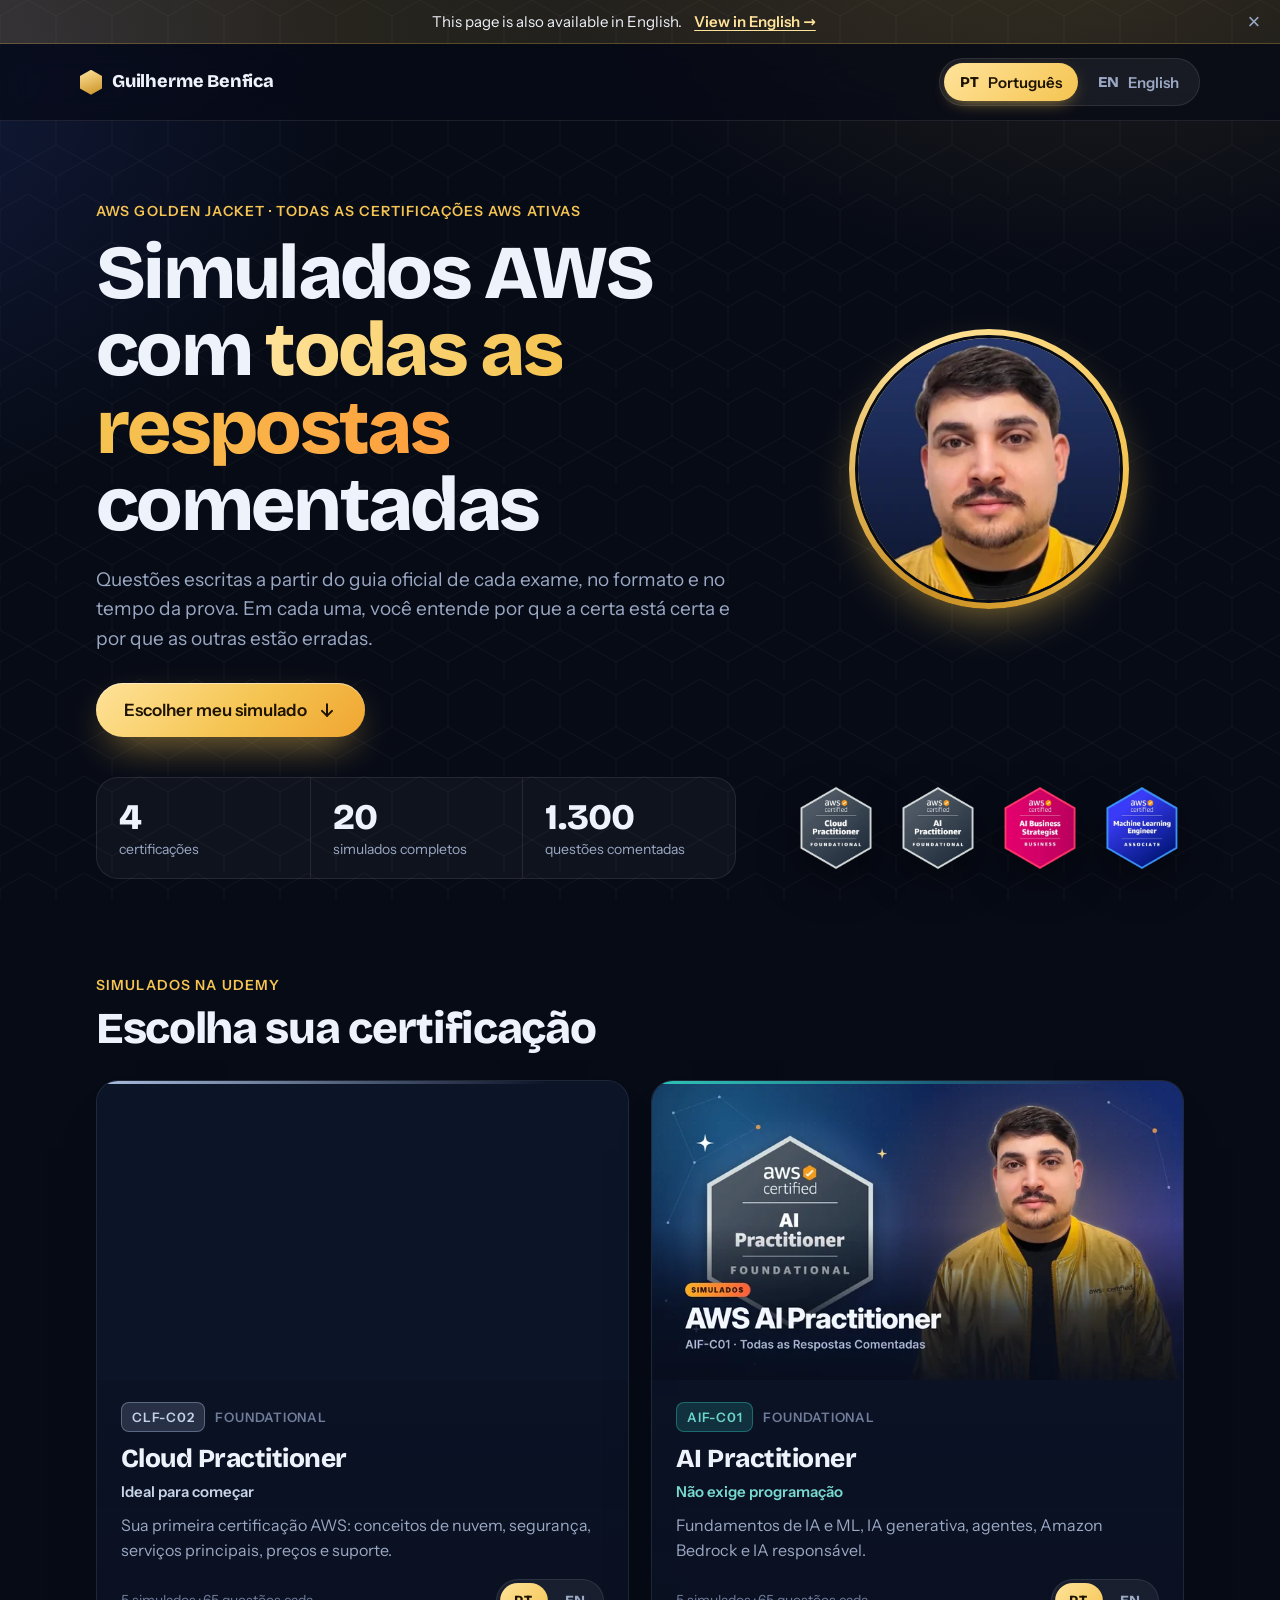
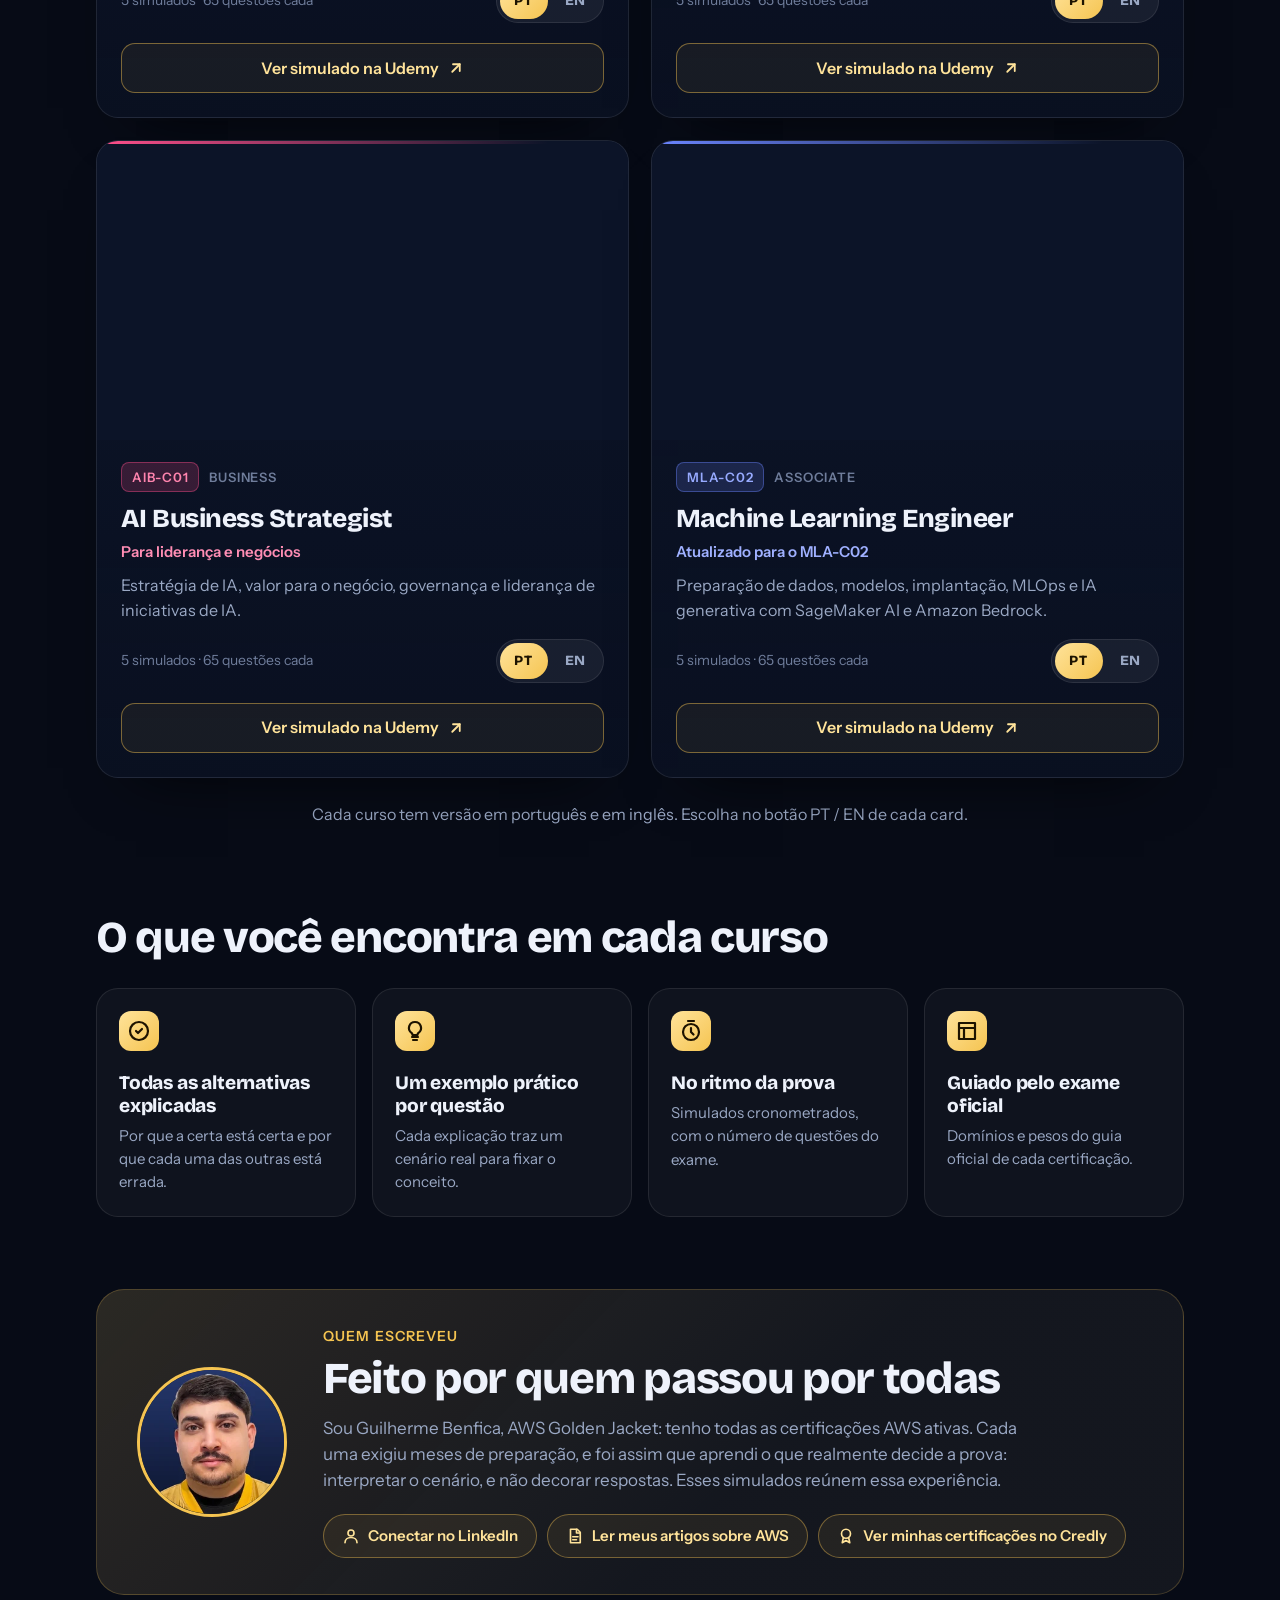
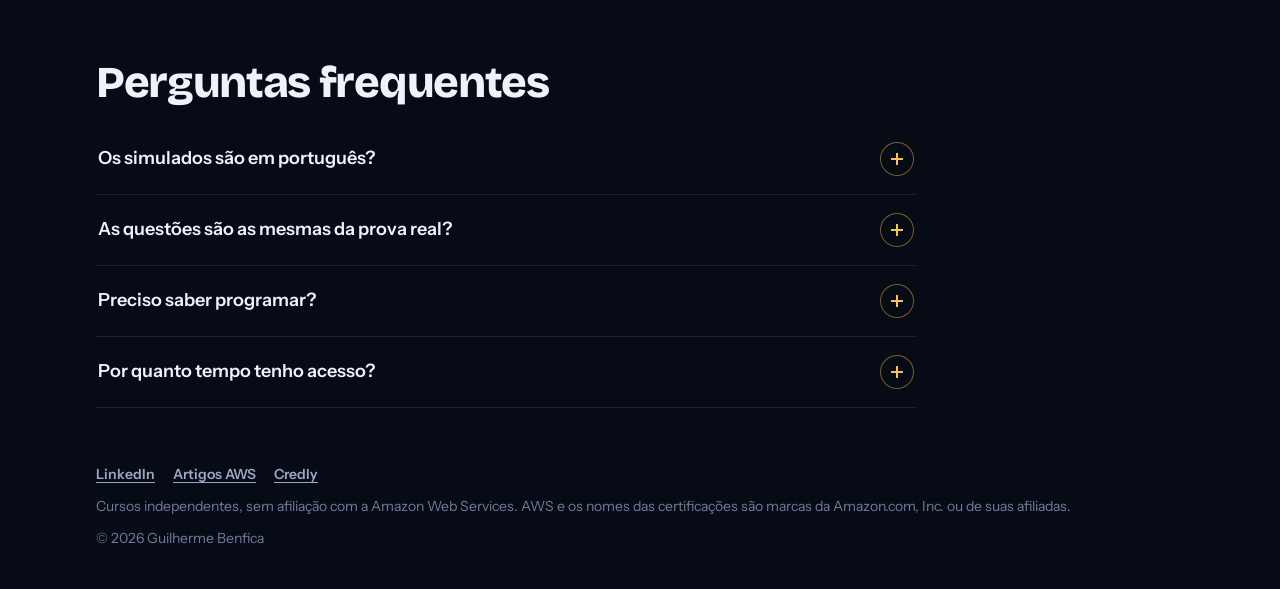
==== commit d3f2c605: "Imagem de compartilhamento bilíngue na página principal" ====
--- a/index.html
+++ b/index.html
@@ -22,16 +22,16 @@
   <meta property="og:title" content="Simulados AWS em Português | CLF-C02, AIF-C01, AIB-C01 e MLA-C02">
   <meta property="og:description" content="Simulados AWS com todas as respostas comentadas para CLF-C02, AIF-C01, AIB-C01 e MLA-C02. 5 provas de 65 questões por curso, feitas por um AWS Golden Jacket.">
   <meta property="og:url" content="https://guilherme-benfica.github.io/links/">
-  <meta property="og:image" content="https://guilherme-benfica.github.io/links/img/og-pt.jpg">
+  <meta property="og:image" content="https://guilherme-benfica.github.io/links/img/og-bilingue.jpg">
   <meta property="og:image:width" content="1200">
   <meta property="og:image:height" content="630">
   <meta name="twitter:card" content="summary_large_image">
   <meta name="twitter:title" content="Simulados AWS em Português | CLF-C02, AIF-C01, AIB-C01 e MLA-C02">
   <meta name="twitter:description" content="Simulados AWS com todas as respostas comentadas para CLF-C02, AIF-C01, AIB-C01 e MLA-C02. 5 provas de 65 questões por curso, feitas por um AWS Golden Jacket.">
-  <meta name="twitter:image" content="https://guilherme-benfica.github.io/links/img/og-pt.jpg">
+  <meta name="twitter:image" content="https://guilherme-benfica.github.io/links/img/og-bilingue.jpg">
   <link rel="preload" href="fonts/bricolage-grotesque-latin-800-normal.woff2" as="font" type="font/woff2" crossorigin>
   <link rel="preload" href="fonts/instrument-sans-latin-400-normal.woff2" as="font" type="font/woff2" crossorigin>
-  <link rel="stylesheet" href="style.css?v=10">
+  <link rel="stylesheet" href="style.css?v=11">
   <script type="application/ld+json">
 {
  "@context": "https://schema.org",
@@ -46,7 +46,7 @@
    "author": {
     "@id": "https://guilherme-benfica.github.io/links/#guilherme"
    },
-   "primaryImageOfPage": "https://guilherme-benfica.github.io/links/img/og-pt.jpg"
+   "primaryImageOfPage": "https://guilherme-benfica.github.io/links/img/og-bilingue.jpg"
   },
   {
    "@type": "Person",
@@ -203,21 +203,21 @@
 
   <main>
     <section class="hero">
-      <div class="hero-photo"><img src="img/foto.webp?v=10" width="240" height="240" alt="Foto de Guilherme Benfica"></div>
+      <div class="hero-photo"><img src="img/foto.webp?v=11" width="240" height="240" alt="Foto de Guilherme Benfica"></div>
       <p class="eyebrow">AWS Golden Jacket · todas as certificações AWS ativas</p>
       <h1>Simulados AWS com <em>todas as respostas</em> comentadas</h1>
       <p class="lede">Questões escritas a partir do guia oficial de cada exame, no formato e no tempo da prova. Em cada uma, você entende por que a certa está certa e por que as outras estão erradas.</p>
       <a class="cta" href="#simulados">Escolher meu simulado <svg viewBox="0 0 24 24" aria-hidden="true"><path d="M12 5v14"/><path d="M6 13l6 6 6-6"/></svg></a>
       <ul class="stats"><li><strong>4</strong><span>certificações</span></li><li><strong>20</strong><span>simulados completos</span></li><li><strong>1.300</strong><span>questões comentadas</span></li></ul>
-      <ul class="badges" aria-hidden="true"><li><img src="img/badge-clf.webp?v=10" width="240" height="240" alt="" loading="lazy"></li><li><img src="img/badge-aif.webp?v=10" width="240" height="240" alt="" loading="lazy"></li><li><img src="img/badge-aib.webp?v=10" width="240" height="240" alt="" loading="lazy"></li><li><img src="img/badge-mla.webp?v=10" width="240" height="240" alt="" loading="lazy"></li></ul>
+      <ul class="badges" aria-hidden="true"><li><img src="img/badge-clf.webp?v=11" width="240" height="240" alt="" loading="lazy"></li><li><img src="img/badge-aif.webp?v=11" width="240" height="240" alt="" loading="lazy"></li><li><img src="img/badge-aib.webp?v=11" width="240" height="240" alt="" loading="lazy"></li><li><img src="img/badge-mla.webp?v=11" width="240" height="240" alt="" loading="lazy"></li></ul>
     </section>
 
     <section class="courses" id="simulados" aria-labelledby="courses-h">
       <p class="kicker">Simulados na Udemy</p>
       <h2 id="courses-h">Escolha sua certificação</h2>
       <ul class="grid">
-      <li class="card c-clf" data-href-pt="https://www.udemy.com/course/simulados-aws-cloud-practitioner-clf-c02-atualizado/?referralCode=EC24E96FDD556E35A0CD&amp;couponCode=AWSGRATIS2026" data-img-pt="img/clf-pt.webp?v=10" data-btn-pt="Ver simulado na Udemy" data-aria-pt="Abrir o simulado CLF-C02 Cloud Practitioner em português na Udemy" data-href-en="https://www.udemy.com/course/aws-cloud-practitioner-practice-exams-clf-c02-updated/?referralCode=2849BD6DE0A1EBC83FCE&amp;couponCode=AWSFREE2026" data-img-en="img/clf-en.webp?v=10" data-btn-en="Ver simulado em inglês na Udemy" data-aria-en="Abrir o simulado CLF-C02 Cloud Practitioner em inglês na Udemy">
-        <div class="card-media"><img src="img/clf-pt.webp?v=10" width="750" height="422" fetchpriority="high" decoding="async" alt="Capa do curso de simulados AWS Certified Cloud Practitioner (CLF-C02)"></div>
+      <li class="card c-clf" data-href-pt="https://www.udemy.com/course/simulados-aws-cloud-practitioner-clf-c02-atualizado/?referralCode=EC24E96FDD556E35A0CD&amp;couponCode=AWSGRATIS2026" data-img-pt="img/clf-pt.webp?v=11" data-btn-pt="Ver simulado na Udemy" data-aria-pt="Abrir o simulado CLF-C02 Cloud Practitioner em português na Udemy" data-href-en="https://www.udemy.com/course/aws-cloud-practitioner-practice-exams-clf-c02-updated/?referralCode=2849BD6DE0A1EBC83FCE&amp;couponCode=AWSFREE2026" data-img-en="img/clf-en.webp?v=11" data-btn-en="Ver simulado em inglês na Udemy" data-aria-en="Abrir o simulado CLF-C02 Cloud Practitioner em inglês na Udemy">
+        <div class="card-media"><img src="img/clf-pt.webp?v=11" width="750" height="422" fetchpriority="high" decoding="async" alt="Capa do curso de simulados AWS Certified Cloud Practitioner (CLF-C02)"></div>
         <div class="card-body">
           <div class="card-meta"><span class="code">CLF-C02</span><span class="level">Foundational</span></div>
           <h3><a href="https://www.udemy.com/course/simulados-aws-cloud-practitioner-clf-c02-atualizado/?referralCode=EC24E96FDD556E35A0CD&amp;couponCode=AWSGRATIS2026" target="_blank" rel="noopener" aria-label="Abrir o simulado CLF-C02 Cloud Practitioner em português na Udemy">Cloud Practitioner</a></h3>
@@ -230,8 +230,8 @@
           <span class="btn" aria-hidden="true"><span class="btn-label">Ver simulado na Udemy</span> <svg viewBox="0 0 24 24"><path d="M7 17L17 7"/><path d="M8 7h9v9"/></svg></span>
         </div>
       </li>
-      <li class="card c-aif" data-href-pt="https://www.udemy.com/course/simulados-aws-ai-practitioner-aif-c01-atualizado/?referralCode=81BEE17F71273E8EC291&amp;couponCode=AWSFREE" data-img-pt="img/aif-pt.webp?v=10" data-btn-pt="Ver simulado na Udemy" data-aria-pt="Abrir o simulado AIF-C01 AI Practitioner em português na Udemy" data-href-en="https://www.udemy.com/course/aws-ai-practitioner-practice-exams-aif-c01/?referralCode=43233F7D54E7BBA1B47E&amp;couponCode=AWSFREE2026" data-img-en="img/aif-en.webp?v=10" data-btn-en="Ver simulado em inglês na Udemy" data-aria-en="Abrir o simulado AIF-C01 AI Practitioner em inglês na Udemy">
-        <div class="card-media"><img src="img/aif-pt.webp?v=10" width="750" height="422" fetchpriority="high" decoding="async" alt="Capa do curso de simulados AWS Certified AI Practitioner (AIF-C01)"></div>
+      <li class="card c-aif" data-href-pt="https://www.udemy.com/course/simulados-aws-ai-practitioner-aif-c01-atualizado/?referralCode=81BEE17F71273E8EC291&amp;couponCode=AWSFREE" data-img-pt="img/aif-pt.webp?v=11" data-btn-pt="Ver simulado na Udemy" data-aria-pt="Abrir o simulado AIF-C01 AI Practitioner em português na Udemy" data-href-en="https://www.udemy.com/course/aws-ai-practitioner-practice-exams-aif-c01/?referralCode=43233F7D54E7BBA1B47E&amp;couponCode=AWSFREE2026" data-img-en="img/aif-en.webp?v=11" data-btn-en="Ver simulado em inglês na Udemy" data-aria-en="Abrir o simulado AIF-C01 AI Practitioner em inglês na Udemy">
+        <div class="card-media"><img src="img/aif-pt.webp?v=11" width="750" height="422" fetchpriority="high" decoding="async" alt="Capa do curso de simulados AWS Certified AI Practitioner (AIF-C01)"></div>
         <div class="card-body">
           <div class="card-meta"><span class="code">AIF-C01</span><span class="level">Foundational</span></div>
           <h3><a href="https://www.udemy.com/course/simulados-aws-ai-practitioner-aif-c01-atualizado/?referralCode=81BEE17F71273E8EC291&amp;couponCode=AWSFREE" target="_blank" rel="noopener" aria-label="Abrir o simulado AIF-C01 AI Practitioner em português na Udemy">AI Practitioner</a></h3>
@@ -244,8 +244,8 @@
           <span class="btn" aria-hidden="true"><span class="btn-label">Ver simulado na Udemy</span> <svg viewBox="0 0 24 24"><path d="M7 17L17 7"/><path d="M8 7h9v9"/></svg></span>
         </div>
       </li>
-      <li class="card c-aib" data-href-pt="https://www.udemy.com/course/simulados-aws-ai-business-strategist-aib-c01/?referralCode=FE9480FFEC3ACC4BABCC&amp;couponCode=AWSFREE" data-img-pt="img/aib-pt.webp?v=10" data-btn-pt="Ver simulado na Udemy" data-aria-pt="Abrir o simulado AIB-C01 AI Business Strategist em português na Udemy" data-href-en="https://www.udemy.com/course/aws-ai-business-strategist-practice-exams-aib-c01/?referralCode=9FB0C7D2A84E522D44F3&amp;couponCode=AWSFREE" data-img-en="img/aib-en.webp?v=10" data-btn-en="Ver simulado em inglês na Udemy" data-aria-en="Abrir o simulado AIB-C01 AI Business Strategist em inglês na Udemy">
-        <div class="card-media"><img src="img/aib-pt.webp?v=10" width="750" height="422" loading="lazy" decoding="async" alt="Capa do curso de simulados AWS Certified AI Business Strategist (AIB-C01)"></div>
+      <li class="card c-aib" data-href-pt="https://www.udemy.com/course/simulados-aws-ai-business-strategist-aib-c01/?referralCode=FE9480FFEC3ACC4BABCC&amp;couponCode=AWSFREE" data-img-pt="img/aib-pt.webp?v=11" data-btn-pt="Ver simulado na Udemy" data-aria-pt="Abrir o simulado AIB-C01 AI Business Strategist em português na Udemy" data-href-en="https://www.udemy.com/course/aws-ai-business-strategist-practice-exams-aib-c01/?referralCode=9FB0C7D2A84E522D44F3&amp;couponCode=AWSFREE" data-img-en="img/aib-en.webp?v=11" data-btn-en="Ver simulado em inglês na Udemy" data-aria-en="Abrir o simulado AIB-C01 AI Business Strategist em inglês na Udemy">
+        <div class="card-media"><img src="img/aib-pt.webp?v=11" width="750" height="422" loading="lazy" decoding="async" alt="Capa do curso de simulados AWS Certified AI Business Strategist (AIB-C01)"></div>
         <div class="card-body">
           <div class="card-meta"><span class="code">AIB-C01</span><span class="level">Business</span></div>
           <h3><a href="https://www.udemy.com/course/simulados-aws-ai-business-strategist-aib-c01/?referralCode=FE9480FFEC3ACC4BABCC&amp;couponCode=AWSFREE" target="_blank" rel="noopener" aria-label="Abrir o simulado AIB-C01 AI Business Strategist em português na Udemy">AI Business Strategist</a></h3>
@@ -258,8 +258,8 @@
           <span class="btn" aria-hidden="true"><span class="btn-label">Ver simulado na Udemy</span> <svg viewBox="0 0 24 24"><path d="M7 17L17 7"/><path d="M8 7h9v9"/></svg></span>
         </div>
       </li>
-      <li class="card c-mla" data-href-pt="https://www.udemy.com/course/simulados-aws-machine-learning-engineer-mla-c02/?referralCode=425ACC388C26A359F7CD&amp;couponCode=AWSFREE" data-img-pt="img/mla-pt.webp?v=10" data-btn-pt="Ver simulado na Udemy" data-aria-pt="Abrir o simulado MLA-C02 Machine Learning Engineer em português na Udemy" data-href-en="https://www.udemy.com/course/aws-machine-learning-engineer-practice-exams-mla-c02/?referralCode=CFB4C2B61A3481D5FB71&amp;couponCode=AWSFREE" data-img-en="img/mla-en.webp?v=10" data-btn-en="Ver simulado em inglês na Udemy" data-aria-en="Abrir o simulado MLA-C02 Machine Learning Engineer em inglês na Udemy">
-        <div class="card-media"><img src="img/mla-pt.webp?v=10" width="750" height="422" loading="lazy" decoding="async" alt="Capa do curso de simulados AWS Certified Machine Learning Engineer - Associate (MLA-C02)"></div>
+      <li class="card c-mla" data-href-pt="https://www.udemy.com/course/simulados-aws-machine-learning-engineer-mla-c02/?referralCode=425ACC388C26A359F7CD&amp;couponCode=AWSFREE" data-img-pt="img/mla-pt.webp?v=11" data-btn-pt="Ver simulado na Udemy" data-aria-pt="Abrir o simulado MLA-C02 Machine Learning Engineer em português na Udemy" data-href-en="https://www.udemy.com/course/aws-machine-learning-engineer-practice-exams-mla-c02/?referralCode=CFB4C2B61A3481D5FB71&amp;couponCode=AWSFREE" data-img-en="img/mla-en.webp?v=11" data-btn-en="Ver simulado em inglês na Udemy" data-aria-en="Abrir o simulado MLA-C02 Machine Learning Engineer em inglês na Udemy">
+        <div class="card-media"><img src="img/mla-pt.webp?v=11" width="750" height="422" loading="lazy" decoding="async" alt="Capa do curso de simulados AWS Certified Machine Learning Engineer - Associate (MLA-C02)"></div>
         <div class="card-body">
           <div class="card-meta"><span class="code">MLA-C02</span><span class="level">Associate</span></div>
           <h3><a href="https://www.udemy.com/course/simulados-aws-machine-learning-engineer-mla-c02/?referralCode=425ACC388C26A359F7CD&amp;couponCode=AWSFREE" target="_blank" rel="noopener" aria-label="Abrir o simulado MLA-C02 Machine Learning Engineer em português na Udemy">Machine Learning Engineer</a></h3>
@@ -287,7 +287,7 @@
     </section>
 
     <section class="author" aria-labelledby="author-h">
-      <img src="img/foto.webp?v=10" width="240" height="240" alt="" loading="lazy">
+      <img src="img/foto.webp?v=11" width="240" height="240" alt="" loading="lazy">
       <div>
         <p class="kicker">Quem escreveu</p>
         <h2 id="author-h">Feito por quem passou por todas</h2>
@@ -313,6 +313,6 @@
     <p>&copy; 2026 Guilherme Benfica</p>
   </footer>
 
-  <script src="site.js?v=10" defer></script>
+  <script src="site.js?v=11" defer></script>
 </body>
 </html>
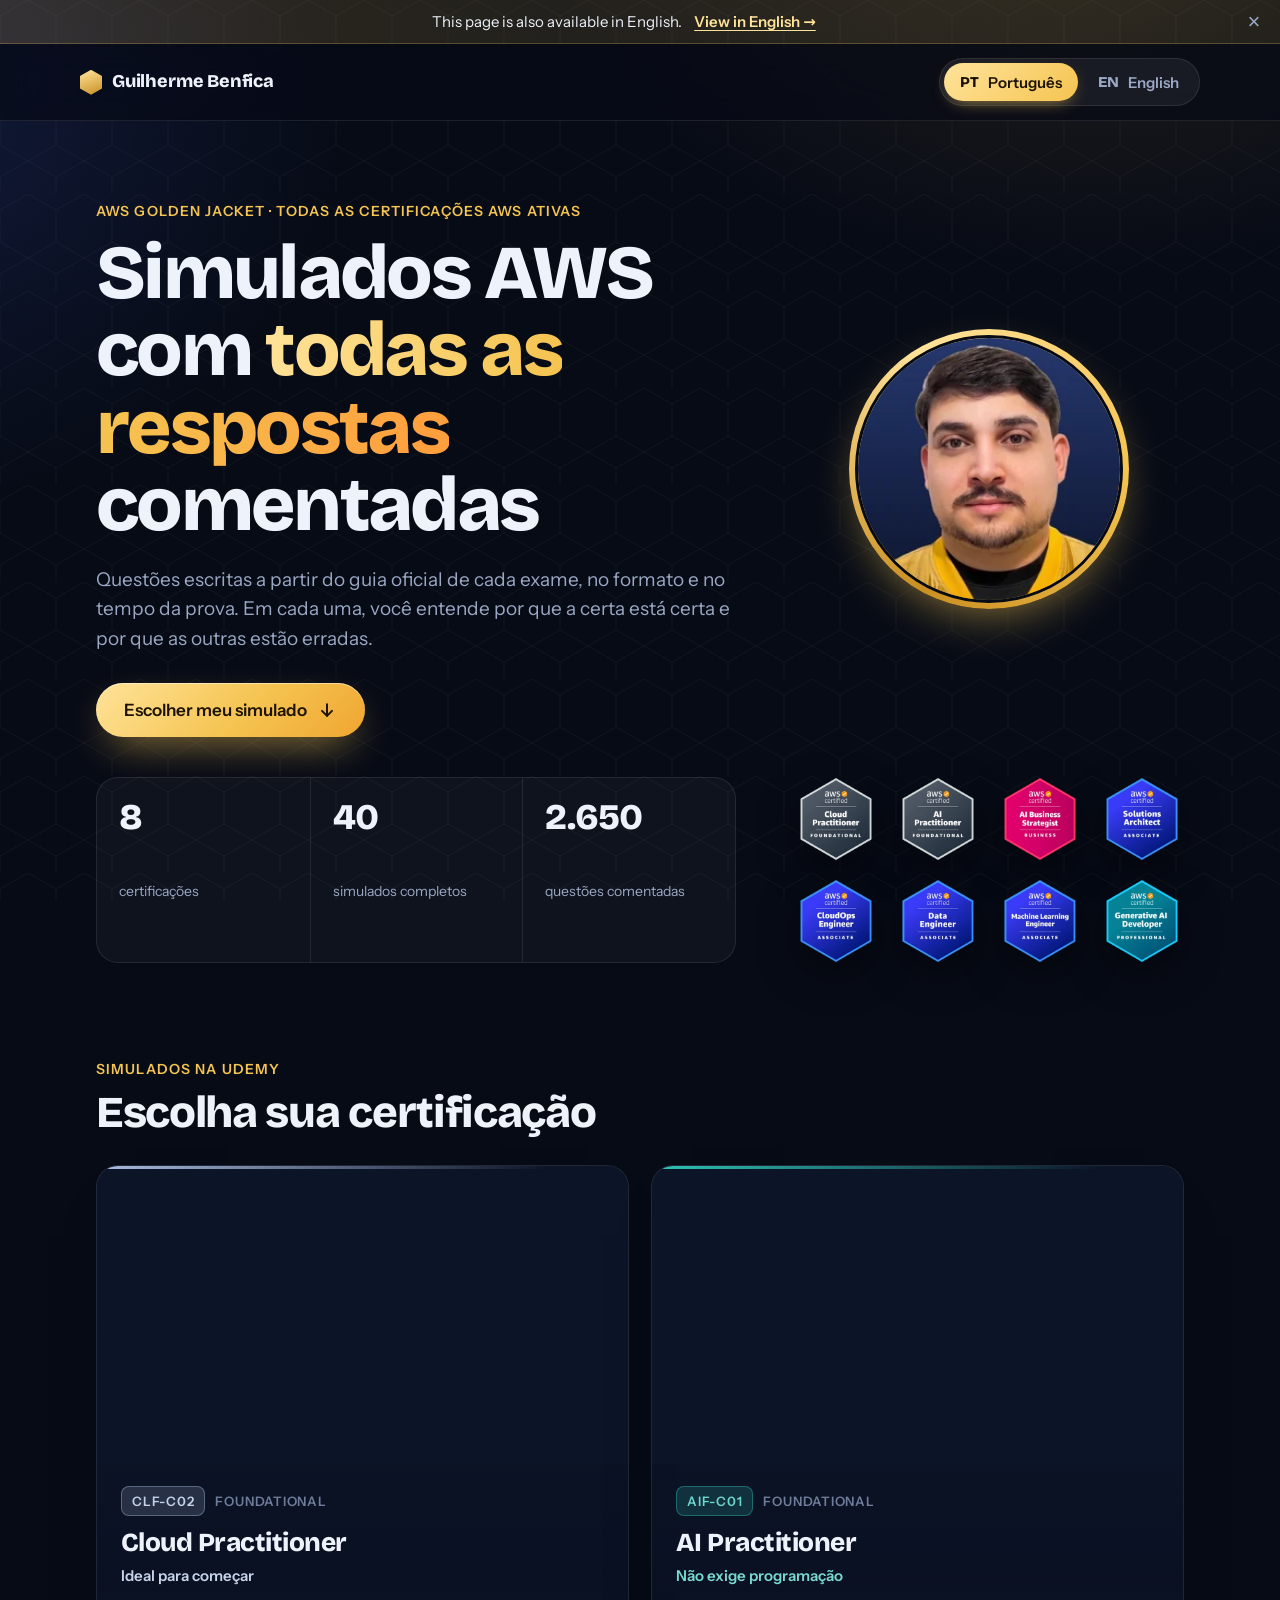
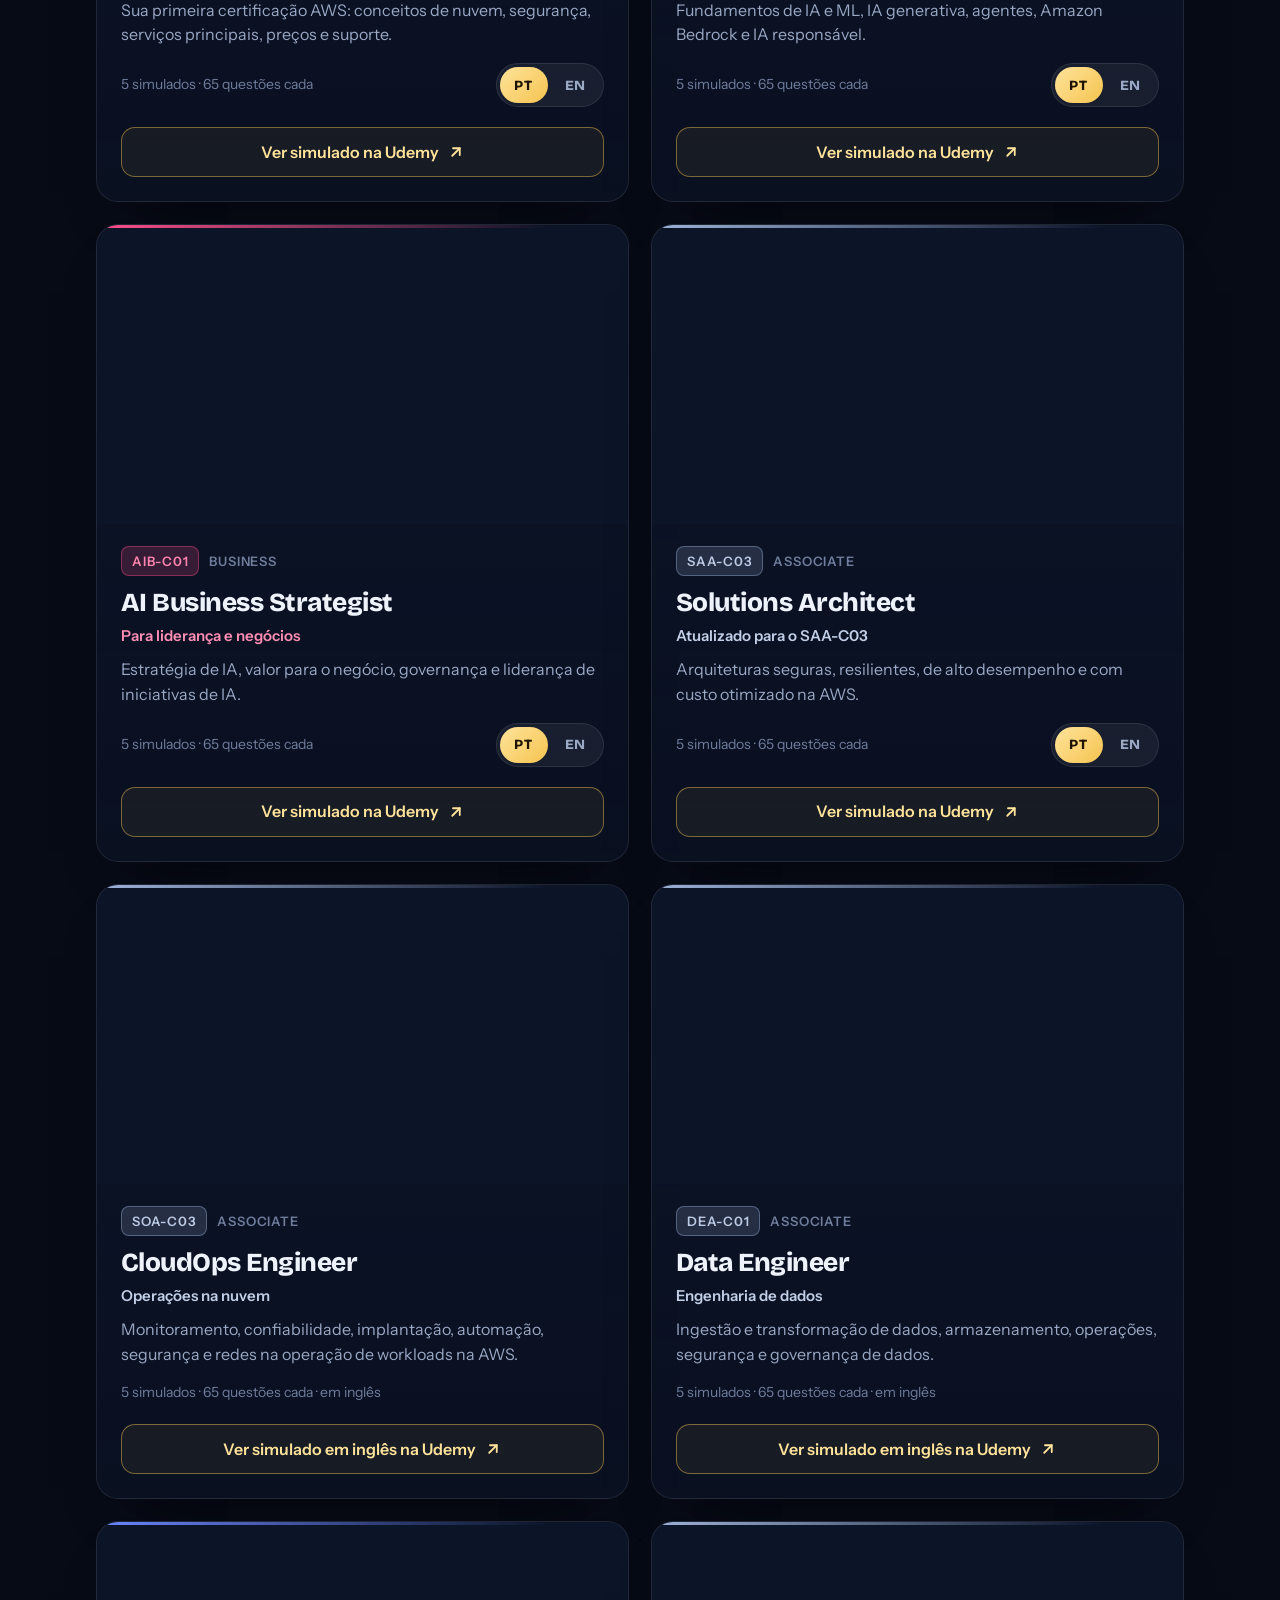
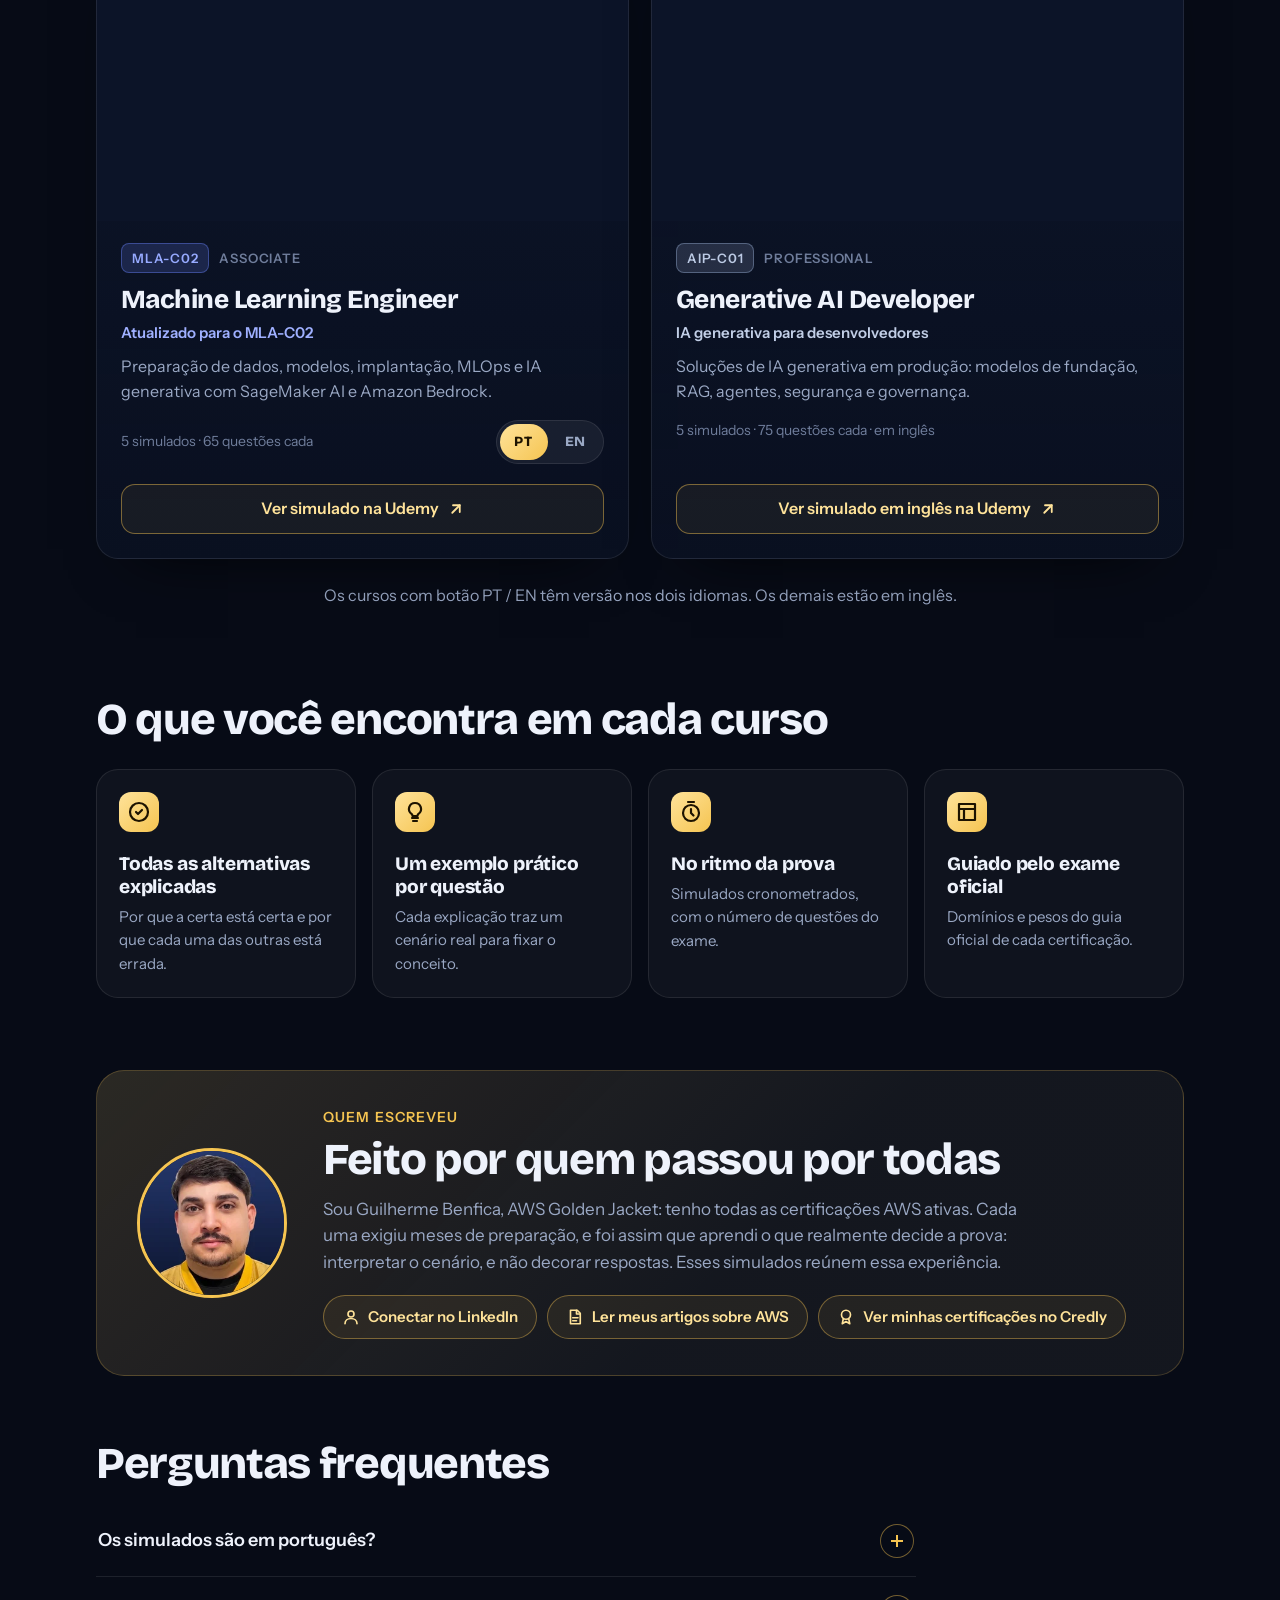
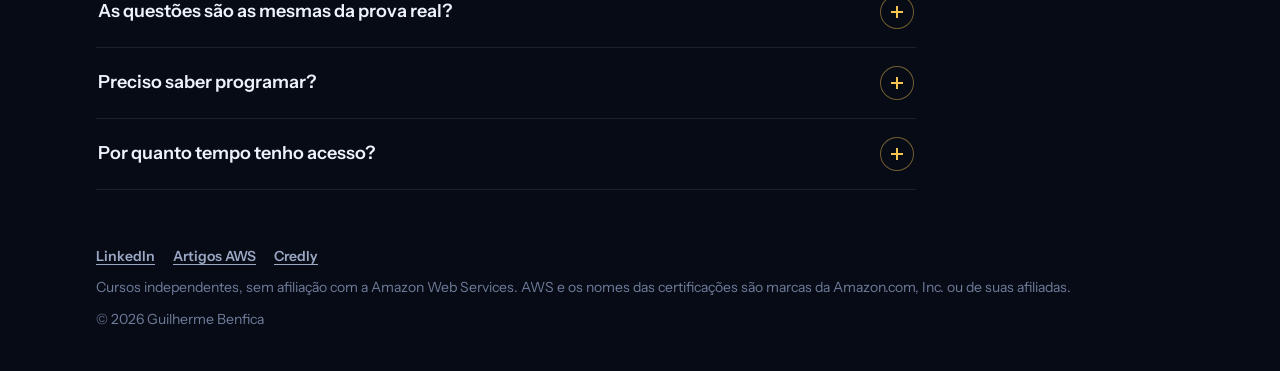
==== commit 5239c90c: "Adiciona SAA-C03, SOA-C03, DEA-C01 e AIP-C01 com cupom AWSNOVFREE" ====
--- a/index.html
+++ b/index.html
@@ -5,8 +5,8 @@
   <meta name="viewport" content="width=device-width, initial-scale=1">
   <meta http-equiv="Content-Security-Policy" content="default-src 'none'; script-src 'self'; style-src 'self'; img-src 'self' data:; font-src 'self'; base-uri 'self'; form-action 'none'; object-src 'none'; upgrade-insecure-requests">
   <meta name="referrer" content="strict-origin-when-cross-origin">
-  <title>Simulados AWS em Português | CLF-C02, AIF-C01, AIB-C01 e MLA-C02</title>
-  <meta name="description" content="Simulados AWS com todas as respostas comentadas para CLF-C02, AIF-C01, AIB-C01 e MLA-C02. 5 provas de 65 questões por curso, feitas por um AWS Golden Jacket.">
+  <title>Simulados AWS | SAA-C03, SOA-C03, DEA-C01, AIP-C01 e mais</title>
+  <meta name="description" content="Simulados AWS com todas as respostas comentadas para CLF-C02, AIF-C01, AIB-C01, SAA-C03, SOA-C03, DEA-C01, MLA-C02 e AIP-C01. 5 provas por curso, feitas por um AWS Golden Jacket.">
   <meta name="author" content="Guilherme Benfica">
   <meta name="robots" content="index, follow, max-image-preview:large">
   <link rel="canonical" href="https://guilherme-benfica.github.io/links/">
@@ -19,19 +19,19 @@
   <meta property="og:site_name" content="Guilherme Benfica">
   <meta property="og:locale" content="pt_BR">
   <meta property="og:locale:alternate" content="en_US">
-  <meta property="og:title" content="Simulados AWS em Português | CLF-C02, AIF-C01, AIB-C01 e MLA-C02">
-  <meta property="og:description" content="Simulados AWS com todas as respostas comentadas para CLF-C02, AIF-C01, AIB-C01 e MLA-C02. 5 provas de 65 questões por curso, feitas por um AWS Golden Jacket.">
+  <meta property="og:title" content="Simulados AWS | SAA-C03, SOA-C03, DEA-C01, AIP-C01 e mais">
+  <meta property="og:description" content="Simulados AWS com todas as respostas comentadas para CLF-C02, AIF-C01, AIB-C01, SAA-C03, SOA-C03, DEA-C01, MLA-C02 e AIP-C01. 5 provas por curso, feitas por um AWS Golden Jacket.">
   <meta property="og:url" content="https://guilherme-benfica.github.io/links/">
   <meta property="og:image" content="https://guilherme-benfica.github.io/links/img/og-bilingue.jpg">
   <meta property="og:image:width" content="1200">
   <meta property="og:image:height" content="630">
   <meta name="twitter:card" content="summary_large_image">
-  <meta name="twitter:title" content="Simulados AWS em Português | CLF-C02, AIF-C01, AIB-C01 e MLA-C02">
-  <meta name="twitter:description" content="Simulados AWS com todas as respostas comentadas para CLF-C02, AIF-C01, AIB-C01 e MLA-C02. 5 provas de 65 questões por curso, feitas por um AWS Golden Jacket.">
+  <meta name="twitter:title" content="Simulados AWS | SAA-C03, SOA-C03, DEA-C01, AIP-C01 e mais">
+  <meta name="twitter:description" content="Simulados AWS com todas as respostas comentadas para CLF-C02, AIF-C01, AIB-C01, SAA-C03, SOA-C03, DEA-C01, MLA-C02 e AIP-C01. 5 provas por curso, feitas por um AWS Golden Jacket.">
   <meta name="twitter:image" content="https://guilherme-benfica.github.io/links/img/og-bilingue.jpg">
   <link rel="preload" href="fonts/bricolage-grotesque-latin-800-normal.woff2" as="font" type="font/woff2" crossorigin>
   <link rel="preload" href="fonts/instrument-sans-latin-400-normal.woff2" as="font" type="font/woff2" crossorigin>
-  <link rel="stylesheet" href="style.css?v=11">
+  <link rel="stylesheet" href="style.css?v=12">
   <script type="application/ld+json">
 {
  "@context": "https://schema.org",
@@ -40,8 +40,8 @@
    "@type": "WebPage",
    "@id": "https://guilherme-benfica.github.io/links/",
    "url": "https://guilherme-benfica.github.io/links/",
-   "name": "Simulados AWS em Português | CLF-C02, AIF-C01, AIB-C01 e MLA-C02",
-   "description": "Simulados AWS com todas as respostas comentadas para CLF-C02, AIF-C01, AIB-C01 e MLA-C02. 5 provas de 65 questões por curso, feitas por um AWS Golden Jacket.",
+   "name": "Simulados AWS | SAA-C03, SOA-C03, DEA-C01, AIP-C01 e mais",
+   "description": "Simulados AWS com todas as respostas comentadas para CLF-C02, AIF-C01, AIB-C01, SAA-C03, SOA-C03, DEA-C01, MLA-C02 e AIP-C01. 5 provas por curso, feitas por um AWS Golden Jacket.",
    "inLanguage": "pt-BR",
    "author": {
     "@id": "https://guilherme-benfica.github.io/links/#guilherme"
@@ -129,11 +129,91 @@
      "position": 4,
      "item": {
       "@type": "Course",
+      "name": "AWS Certified Solutions Architect - Associate (SAA-C03)",
+      "description": "Arquiteturas seguras, resilientes, de alto desempenho e com custo otimizado na AWS.",
+      "url": "https://www.udemy.com/course/simulados-aws-solutions-architect-associate-saa-c03/",
+      "inLanguage": "pt-BR",
+      "image": "https://guilherme-benfica.github.io/links/img/saa-pt.webp",
+      "provider": {
+       "@type": "Organization",
+       "name": "Udemy",
+       "sameAs": "https://www.udemy.com"
+      },
+      "creator": {
+       "@id": "https://guilherme-benfica.github.io/links/#guilherme"
+      }
+     }
+    },
+    {
+     "@type": "ListItem",
+     "position": 5,
+     "item": {
+      "@type": "Course",
+      "name": "AWS Certified CloudOps Engineer - Associate (SOA-C03)",
+      "description": "Monitoramento, confiabilidade, implantação, automação, segurança e redes na operação de workloads na AWS.",
+      "url": "https://www.udemy.com/course/aws-cloudops-engineer-associate-practice-exams-soa-c03/",
+      "inLanguage": "en",
+      "image": "https://guilherme-benfica.github.io/links/img/soa-en.webp",
+      "provider": {
+       "@type": "Organization",
+       "name": "Udemy",
+       "sameAs": "https://www.udemy.com"
+      },
+      "creator": {
+       "@id": "https://guilherme-benfica.github.io/links/#guilherme"
+      }
+     }
+    },
+    {
+     "@type": "ListItem",
+     "position": 6,
+     "item": {
+      "@type": "Course",
+      "name": "AWS Certified Data Engineer - Associate (DEA-C01)",
+      "description": "Ingestão e transformação de dados, armazenamento, operações, segurança e governança de dados.",
+      "url": "https://www.udemy.com/course/aws-data-engineer-associate-exams-dea-c01/",
+      "inLanguage": "en",
+      "image": "https://guilherme-benfica.github.io/links/img/dea-en.webp",
+      "provider": {
+       "@type": "Organization",
+       "name": "Udemy",
+       "sameAs": "https://www.udemy.com"
+      },
+      "creator": {
+       "@id": "https://guilherme-benfica.github.io/links/#guilherme"
+      }
+     }
+    },
+    {
+     "@type": "ListItem",
+     "position": 7,
+     "item": {
+      "@type": "Course",
       "name": "AWS Certified Machine Learning Engineer - Associate (MLA-C02)",
       "description": "Preparação de dados, modelos, implantação, MLOps e IA generativa com SageMaker AI e Amazon Bedrock.",
       "url": "https://www.udemy.com/course/simulados-aws-machine-learning-engineer-mla-c02/",
       "inLanguage": "pt-BR",
       "image": "https://guilherme-benfica.github.io/links/img/mla-pt.webp",
+      "provider": {
+       "@type": "Organization",
+       "name": "Udemy",
+       "sameAs": "https://www.udemy.com"
+      },
+      "creator": {
+       "@id": "https://guilherme-benfica.github.io/links/#guilherme"
+      }
+     }
+    },
+    {
+     "@type": "ListItem",
+     "position": 8,
+     "item": {
+      "@type": "Course",
+      "name": "AWS Certified Generative AI Developer - Professional (AIP-C01)",
+      "description": "Soluções de IA generativa em produção: modelos de fundação, RAG, agentes, segurança e governança.",
+      "url": "https://www.udemy.com/course/aws-generative-ai-developer-pro-aip-c01-practice-exams/",
+      "inLanguage": "en",
+      "image": "https://guilherme-benfica.github.io/links/img/aip-en.webp",
       "provider": {
        "@type": "Organization",
        "name": "Udemy",
@@ -154,7 +234,7 @@
      "name": "Os simulados são em português?",
      "acceptedAnswer": {
       "@type": "Answer",
-      "text": "Sim. Cada curso tem uma versão em português e outra em inglês, com as mesmas questões e explicações. É só escolher PT ou EN no card do curso."
+      "text": "Os cursos com botão PT / EN têm uma versão em português e outra em inglês, com as mesmas questões e explicações. É só escolher no card do curso. Os demais estão disponíveis em inglês."
      }
     },
     {
@@ -170,7 +250,7 @@
      "name": "Preciso saber programar?",
      "acceptedAnswer": {
       "@type": "Answer",
-      "text": "Para o CLF-C02, o AIF-C01 e o AIB-C01, não. O MLA-C02 é de nível Associate e espera familiaridade com dados e machine learning na AWS."
+      "text": "Para o CLF-C02, o AIF-C01 e o AIB-C01, não. Os demais são de nível Associate ou Professional e esperam experiência prática com a AWS. O MLA-C02 e o AIP-C01 também pedem familiaridade com machine learning e desenvolvimento de IA."
      }
     },
     {
@@ -203,21 +283,21 @@
 
   <main>
     <section class="hero">
-      <div class="hero-photo"><img src="img/foto.webp?v=11" width="240" height="240" alt="Foto de Guilherme Benfica"></div>
+      <div class="hero-photo"><img src="img/foto.webp?v=12" width="240" height="240" alt="Foto de Guilherme Benfica"></div>
       <p class="eyebrow">AWS Golden Jacket · todas as certificações AWS ativas</p>
       <h1>Simulados AWS com <em>todas as respostas</em> comentadas</h1>
       <p class="lede">Questões escritas a partir do guia oficial de cada exame, no formato e no tempo da prova. Em cada uma, você entende por que a certa está certa e por que as outras estão erradas.</p>
       <a class="cta" href="#simulados">Escolher meu simulado <svg viewBox="0 0 24 24" aria-hidden="true"><path d="M12 5v14"/><path d="M6 13l6 6 6-6"/></svg></a>
-      <ul class="stats"><li><strong>4</strong><span>certificações</span></li><li><strong>20</strong><span>simulados completos</span></li><li><strong>1.300</strong><span>questões comentadas</span></li></ul>
-      <ul class="badges" aria-hidden="true"><li><img src="img/badge-clf.webp?v=11" width="240" height="240" alt="" loading="lazy"></li><li><img src="img/badge-aif.webp?v=11" width="240" height="240" alt="" loading="lazy"></li><li><img src="img/badge-aib.webp?v=11" width="240" height="240" alt="" loading="lazy"></li><li><img src="img/badge-mla.webp?v=11" width="240" height="240" alt="" loading="lazy"></li></ul>
+      <ul class="stats"><li><strong>8</strong><span>certificações</span></li><li><strong>40</strong><span>simulados completos</span></li><li><strong>2.650</strong><span>questões comentadas</span></li></ul>
+      <ul class="badges" aria-hidden="true"><li><img src="img/badge-clf.webp?v=12" width="240" height="240" alt="" loading="lazy"></li><li><img src="img/badge-aif.webp?v=12" width="240" height="240" alt="" loading="lazy"></li><li><img src="img/badge-aib.webp?v=12" width="240" height="240" alt="" loading="lazy"></li><li><img src="img/badge-saa.webp?v=12" width="240" height="240" alt="" loading="lazy"></li><li><img src="img/badge-soa.webp?v=12" width="240" height="240" alt="" loading="lazy"></li><li><img src="img/badge-dea.webp?v=12" width="240" height="240" alt="" loading="lazy"></li><li><img src="img/badge-mla.webp?v=12" width="240" height="240" alt="" loading="lazy"></li><li><img src="img/badge-aip.webp?v=12" width="240" height="240" alt="" loading="lazy"></li></ul>
     </section>
 
     <section class="courses" id="simulados" aria-labelledby="courses-h">
       <p class="kicker">Simulados na Udemy</p>
       <h2 id="courses-h">Escolha sua certificação</h2>
       <ul class="grid">
-      <li class="card c-clf" data-href-pt="https://www.udemy.com/course/simulados-aws-cloud-practitioner-clf-c02-atualizado/?referralCode=EC24E96FDD556E35A0CD&amp;couponCode=AWSGRATIS2026" data-img-pt="img/clf-pt.webp?v=11" data-btn-pt="Ver simulado na Udemy" data-aria-pt="Abrir o simulado CLF-C02 Cloud Practitioner em português na Udemy" data-href-en="https://www.udemy.com/course/aws-cloud-practitioner-practice-exams-clf-c02-updated/?referralCode=2849BD6DE0A1EBC83FCE&amp;couponCode=AWSFREE2026" data-img-en="img/clf-en.webp?v=11" data-btn-en="Ver simulado em inglês na Udemy" data-aria-en="Abrir o simulado CLF-C02 Cloud Practitioner em inglês na Udemy">
-        <div class="card-media"><img src="img/clf-pt.webp?v=11" width="750" height="422" fetchpriority="high" decoding="async" alt="Capa do curso de simulados AWS Certified Cloud Practitioner (CLF-C02)"></div>
+      <li class="card c-clf" data-href-pt="https://www.udemy.com/course/simulados-aws-cloud-practitioner-clf-c02-atualizado/?referralCode=EC24E96FDD556E35A0CD&amp;couponCode=AWSGRATIS2026" data-img-pt="img/clf-pt.webp?v=12" data-btn-pt="Ver simulado na Udemy" data-aria-pt="Abrir o simulado CLF-C02 Cloud Practitioner em português na Udemy" data-href-en="https://www.udemy.com/course/aws-cloud-practitioner-practice-exams-clf-c02-updated/?referralCode=2849BD6DE0A1EBC83FCE&amp;couponCode=AWSFREE2026" data-img-en="img/clf-en.webp?v=12" data-btn-en="Ver simulado em inglês na Udemy" data-aria-en="Abrir o simulado CLF-C02 Cloud Practitioner em inglês na Udemy">
+        <div class="card-media"><img src="img/clf-pt.webp?v=12" width="750" height="422" fetchpriority="high" decoding="async" alt="Capa do curso de simulados AWS Certified Cloud Practitioner (CLF-C02)"></div>
         <div class="card-body">
           <div class="card-meta"><span class="code">CLF-C02</span><span class="level">Foundational</span></div>
           <h3><a href="https://www.udemy.com/course/simulados-aws-cloud-practitioner-clf-c02-atualizado/?referralCode=EC24E96FDD556E35A0CD&amp;couponCode=AWSGRATIS2026" target="_blank" rel="noopener" aria-label="Abrir o simulado CLF-C02 Cloud Practitioner em português na Udemy">Cloud Practitioner</a></h3>
@@ -230,8 +310,8 @@
           <span class="btn" aria-hidden="true"><span class="btn-label">Ver simulado na Udemy</span> <svg viewBox="0 0 24 24"><path d="M7 17L17 7"/><path d="M8 7h9v9"/></svg></span>
         </div>
       </li>
-      <li class="card c-aif" data-href-pt="https://www.udemy.com/course/simulados-aws-ai-practitioner-aif-c01-atualizado/?referralCode=81BEE17F71273E8EC291&amp;couponCode=AWSFREE" data-img-pt="img/aif-pt.webp?v=11" data-btn-pt="Ver simulado na Udemy" data-aria-pt="Abrir o simulado AIF-C01 AI Practitioner em português na Udemy" data-href-en="https://www.udemy.com/course/aws-ai-practitioner-practice-exams-aif-c01/?referralCode=43233F7D54E7BBA1B47E&amp;couponCode=AWSFREE2026" data-img-en="img/aif-en.webp?v=11" data-btn-en="Ver simulado em inglês na Udemy" data-aria-en="Abrir o simulado AIF-C01 AI Practitioner em inglês na Udemy">
-        <div class="card-media"><img src="img/aif-pt.webp?v=11" width="750" height="422" fetchpriority="high" decoding="async" alt="Capa do curso de simulados AWS Certified AI Practitioner (AIF-C01)"></div>
+      <li class="card c-aif" data-href-pt="https://www.udemy.com/course/simulados-aws-ai-practitioner-aif-c01-atualizado/?referralCode=81BEE17F71273E8EC291&amp;couponCode=AWSFREE" data-img-pt="img/aif-pt.webp?v=12" data-btn-pt="Ver simulado na Udemy" data-aria-pt="Abrir o simulado AIF-C01 AI Practitioner em português na Udemy" data-href-en="https://www.udemy.com/course/aws-ai-practitioner-practice-exams-aif-c01/?referralCode=43233F7D54E7BBA1B47E&amp;couponCode=AWSFREE2026" data-img-en="img/aif-en.webp?v=12" data-btn-en="Ver simulado em inglês na Udemy" data-aria-en="Abrir o simulado AIF-C01 AI Practitioner em inglês na Udemy">
+        <div class="card-media"><img src="img/aif-pt.webp?v=12" width="750" height="422" fetchpriority="high" decoding="async" alt="Capa do curso de simulados AWS Certified AI Practitioner (AIF-C01)"></div>
         <div class="card-body">
           <div class="card-meta"><span class="code">AIF-C01</span><span class="level">Foundational</span></div>
           <h3><a href="https://www.udemy.com/course/simulados-aws-ai-practitioner-aif-c01-atualizado/?referralCode=81BEE17F71273E8EC291&amp;couponCode=AWSFREE" target="_blank" rel="noopener" aria-label="Abrir o simulado AIF-C01 AI Practitioner em português na Udemy">AI Practitioner</a></h3>
@@ -244,8 +324,8 @@
           <span class="btn" aria-hidden="true"><span class="btn-label">Ver simulado na Udemy</span> <svg viewBox="0 0 24 24"><path d="M7 17L17 7"/><path d="M8 7h9v9"/></svg></span>
         </div>
       </li>
-      <li class="card c-aib" data-href-pt="https://www.udemy.com/course/simulados-aws-ai-business-strategist-aib-c01/?referralCode=FE9480FFEC3ACC4BABCC&amp;couponCode=AWSFREE" data-img-pt="img/aib-pt.webp?v=11" data-btn-pt="Ver simulado na Udemy" data-aria-pt="Abrir o simulado AIB-C01 AI Business Strategist em português na Udemy" data-href-en="https://www.udemy.com/course/aws-ai-business-strategist-practice-exams-aib-c01/?referralCode=9FB0C7D2A84E522D44F3&amp;couponCode=AWSFREE" data-img-en="img/aib-en.webp?v=11" data-btn-en="Ver simulado em inglês na Udemy" data-aria-en="Abrir o simulado AIB-C01 AI Business Strategist em inglês na Udemy">
-        <div class="card-media"><img src="img/aib-pt.webp?v=11" width="750" height="422" loading="lazy" decoding="async" alt="Capa do curso de simulados AWS Certified AI Business Strategist (AIB-C01)"></div>
+      <li class="card c-aib" data-href-pt="https://www.udemy.com/course/simulados-aws-ai-business-strategist-aib-c01/?referralCode=FE9480FFEC3ACC4BABCC&amp;couponCode=AWSFREE" data-img-pt="img/aib-pt.webp?v=12" data-btn-pt="Ver simulado na Udemy" data-aria-pt="Abrir o simulado AIB-C01 AI Business Strategist em português na Udemy" data-href-en="https://www.udemy.com/course/aws-ai-business-strategist-practice-exams-aib-c01/?referralCode=9FB0C7D2A84E522D44F3&amp;couponCode=AWSFREE" data-img-en="img/aib-en.webp?v=12" data-btn-en="Ver simulado em inglês na Udemy" data-aria-en="Abrir o simulado AIB-C01 AI Business Strategist em inglês na Udemy">
+        <div class="card-media"><img src="img/aib-pt.webp?v=12" width="750" height="422" loading="lazy" decoding="async" alt="Capa do curso de simulados AWS Certified AI Business Strategist (AIB-C01)"></div>
         <div class="card-body">
           <div class="card-meta"><span class="code">AIB-C01</span><span class="level">Business</span></div>
           <h3><a href="https://www.udemy.com/course/simulados-aws-ai-business-strategist-aib-c01/?referralCode=FE9480FFEC3ACC4BABCC&amp;couponCode=AWSFREE" target="_blank" rel="noopener" aria-label="Abrir o simulado AIB-C01 AI Business Strategist em português na Udemy">AI Business Strategist</a></h3>
@@ -258,8 +338,50 @@
           <span class="btn" aria-hidden="true"><span class="btn-label">Ver simulado na Udemy</span> <svg viewBox="0 0 24 24"><path d="M7 17L17 7"/><path d="M8 7h9v9"/></svg></span>
         </div>
       </li>
-      <li class="card c-mla" data-href-pt="https://www.udemy.com/course/simulados-aws-machine-learning-engineer-mla-c02/?referralCode=425ACC388C26A359F7CD&amp;couponCode=AWSFREE" data-img-pt="img/mla-pt.webp?v=11" data-btn-pt="Ver simulado na Udemy" data-aria-pt="Abrir o simulado MLA-C02 Machine Learning Engineer em português na Udemy" data-href-en="https://www.udemy.com/course/aws-machine-learning-engineer-practice-exams-mla-c02/?referralCode=CFB4C2B61A3481D5FB71&amp;couponCode=AWSFREE" data-img-en="img/mla-en.webp?v=11" data-btn-en="Ver simulado em inglês na Udemy" data-aria-en="Abrir o simulado MLA-C02 Machine Learning Engineer em inglês na Udemy">
-        <div class="card-media"><img src="img/mla-pt.webp?v=11" width="750" height="422" loading="lazy" decoding="async" alt="Capa do curso de simulados AWS Certified Machine Learning Engineer - Associate (MLA-C02)"></div>
+      <li class="card c-saa" data-href-pt="https://www.udemy.com/course/simulados-aws-solutions-architect-associate-saa-c03/?couponCode=AWSNOVFREE" data-img-pt="img/saa-pt.webp?v=12" data-btn-pt="Ver simulado na Udemy" data-aria-pt="Abrir o simulado SAA-C03 Solutions Architect em português na Udemy" data-href-en="https://www.udemy.com/course/aws-solutions-architect-associate-practice-exams-saa-c03/?couponCode=AWSNOVFREE" data-img-en="img/saa-en.webp?v=12" data-btn-en="Ver simulado em inglês na Udemy" data-aria-en="Abrir o simulado SAA-C03 Solutions Architect em inglês na Udemy">
+        <div class="card-media"><img src="img/saa-pt.webp?v=12" width="750" height="422" loading="lazy" decoding="async" alt="Capa do curso de simulados AWS Certified Solutions Architect - Associate (SAA-C03)"></div>
+        <div class="card-body">
+          <div class="card-meta"><span class="code">SAA-C03</span><span class="level">Associate</span></div>
+          <h3><a href="https://www.udemy.com/course/simulados-aws-solutions-architect-associate-saa-c03/?couponCode=AWSNOVFREE" target="_blank" rel="noopener" aria-label="Abrir o simulado SAA-C03 Solutions Architect em português na Udemy">Solutions Architect</a></h3>
+          <p class="tag">Atualizado para o SAA-C03</p>
+          <p class="desc">Arquiteturas seguras, resilientes, de alto desempenho e com custo otimizado na AWS.</p>
+          <div class="facts-row">
+            <p class="facts">5 simulados · 65 questões cada</p>
+            <div class="clang" role="group" aria-label="Idioma do simulado" hidden><button type="button" data-set="pt" lang="pt-BR" aria-pressed="true">PT</button><button type="button" data-set="en" lang="en" aria-pressed="false">EN</button></div>
+          </div>
+          <span class="btn" aria-hidden="true"><span class="btn-label">Ver simulado na Udemy</span> <svg viewBox="0 0 24 24"><path d="M7 17L17 7"/><path d="M8 7h9v9"/></svg></span>
+        </div>
+      </li>
+      <li class="card c-soa">
+        <div class="card-media"><img src="img/soa-en.webp?v=12" width="750" height="422" loading="lazy" decoding="async" alt="Capa do curso de simulados AWS Certified CloudOps Engineer - Associate (SOA-C03)"></div>
+        <div class="card-body">
+          <div class="card-meta"><span class="code">SOA-C03</span><span class="level">Associate</span></div>
+          <h3><a href="https://www.udemy.com/course/aws-cloudops-engineer-associate-practice-exams-soa-c03/?couponCode=AWSNOVFREE" target="_blank" rel="noopener" aria-label="Abrir o simulado SOA-C03 CloudOps Engineer em inglês na Udemy">CloudOps Engineer</a></h3>
+          <p class="tag">Operações na nuvem</p>
+          <p class="desc">Monitoramento, confiabilidade, implantação, automação, segurança e redes na operação de workloads na AWS.</p>
+          <div class="facts-row">
+            <p class="facts">5 simulados · 65 questões cada · em inglês</p>
+            
+          </div>
+          <span class="btn" aria-hidden="true"><span class="btn-label">Ver simulado em inglês na Udemy</span> <svg viewBox="0 0 24 24"><path d="M7 17L17 7"/><path d="M8 7h9v9"/></svg></span>
+        </div>
+      </li>
+      <li class="card c-dea">
+        <div class="card-media"><img src="img/dea-en.webp?v=12" width="750" height="422" loading="lazy" decoding="async" alt="Capa do curso de simulados AWS Certified Data Engineer - Associate (DEA-C01)"></div>
+        <div class="card-body">
+          <div class="card-meta"><span class="code">DEA-C01</span><span class="level">Associate</span></div>
+          <h3><a href="https://www.udemy.com/course/aws-data-engineer-associate-exams-dea-c01/?couponCode=AWSNOVFREE" target="_blank" rel="noopener" aria-label="Abrir o simulado DEA-C01 Data Engineer em inglês na Udemy">Data Engineer</a></h3>
+          <p class="tag">Engenharia de dados</p>
+          <p class="desc">Ingestão e transformação de dados, armazenamento, operações, segurança e governança de dados.</p>
+          <div class="facts-row">
+            <p class="facts">5 simulados · 65 questões cada · em inglês</p>
+            
+          </div>
+          <span class="btn" aria-hidden="true"><span class="btn-label">Ver simulado em inglês na Udemy</span> <svg viewBox="0 0 24 24"><path d="M7 17L17 7"/><path d="M8 7h9v9"/></svg></span>
+        </div>
+      </li>
+      <li class="card c-mla" data-href-pt="https://www.udemy.com/course/simulados-aws-machine-learning-engineer-mla-c02/?referralCode=425ACC388C26A359F7CD&amp;couponCode=AWSFREE" data-img-pt="img/mla-pt.webp?v=12" data-btn-pt="Ver simulado na Udemy" data-aria-pt="Abrir o simulado MLA-C02 Machine Learning Engineer em português na Udemy" data-href-en="https://www.udemy.com/course/aws-machine-learning-engineer-practice-exams-mla-c02/?referralCode=CFB4C2B61A3481D5FB71&amp;couponCode=AWSFREE" data-img-en="img/mla-en.webp?v=12" data-btn-en="Ver simulado em inglês na Udemy" data-aria-en="Abrir o simulado MLA-C02 Machine Learning Engineer em inglês na Udemy">
+        <div class="card-media"><img src="img/mla-pt.webp?v=12" width="750" height="422" loading="lazy" decoding="async" alt="Capa do curso de simulados AWS Certified Machine Learning Engineer - Associate (MLA-C02)"></div>
         <div class="card-body">
           <div class="card-meta"><span class="code">MLA-C02</span><span class="level">Associate</span></div>
           <h3><a href="https://www.udemy.com/course/simulados-aws-machine-learning-engineer-mla-c02/?referralCode=425ACC388C26A359F7CD&amp;couponCode=AWSFREE" target="_blank" rel="noopener" aria-label="Abrir o simulado MLA-C02 Machine Learning Engineer em português na Udemy">Machine Learning Engineer</a></h3>
@@ -272,8 +394,22 @@
           <span class="btn" aria-hidden="true"><span class="btn-label">Ver simulado na Udemy</span> <svg viewBox="0 0 24 24"><path d="M7 17L17 7"/><path d="M8 7h9v9"/></svg></span>
         </div>
       </li>
+      <li class="card c-aip">
+        <div class="card-media"><img src="img/aip-en.webp?v=12" width="750" height="422" loading="lazy" decoding="async" alt="Capa do curso de simulados AWS Certified Generative AI Developer - Professional (AIP-C01)"></div>
+        <div class="card-body">
+          <div class="card-meta"><span class="code">AIP-C01</span><span class="level">Professional</span></div>
+          <h3><a href="https://www.udemy.com/course/aws-generative-ai-developer-pro-aip-c01-practice-exams/?couponCode=AWSNOVFREE" target="_blank" rel="noopener" aria-label="Abrir o simulado AIP-C01 Generative AI Developer em inglês na Udemy">Generative AI Developer</a></h3>
+          <p class="tag">IA generativa para desenvolvedores</p>
+          <p class="desc">Soluções de IA generativa em produção: modelos de fundação, RAG, agentes, segurança e governança.</p>
+          <div class="facts-row">
+            <p class="facts">5 simulados · 75 questões cada · em inglês</p>
+            
+          </div>
+          <span class="btn" aria-hidden="true"><span class="btn-label">Ver simulado em inglês na Udemy</span> <svg viewBox="0 0 24 24"><path d="M7 17L17 7"/><path d="M8 7h9v9"/></svg></span>
+        </div>
+      </li>
       </ul>
-      <p class="switch-note">Cada curso tem versão em português e em inglês. Escolha no botão PT / EN de cada card.</p>
+      <p class="switch-note">Os cursos com botão PT / EN têm versão nos dois idiomas. Os demais estão em inglês.</p>
     </section>
 
     <section class="benefits" aria-labelledby="benefits-h">
@@ -287,7 +423,7 @@
     </section>
 
     <section class="author" aria-labelledby="author-h">
-      <img src="img/foto.webp?v=11" width="240" height="240" alt="" loading="lazy">
+      <img src="img/foto.webp?v=12" width="240" height="240" alt="" loading="lazy">
       <div>
         <p class="kicker">Quem escreveu</p>
         <h2 id="author-h">Feito por quem passou por todas</h2>
@@ -298,9 +434,9 @@
 
     <section class="faq" aria-labelledby="faq-h">
       <h2 id="faq-h">Perguntas frequentes</h2>
-        <details><summary>Os simulados são em português?</summary><p>Sim. Cada curso tem uma versão em português e outra em inglês, com as mesmas questões e explicações. É só escolher PT ou EN no card do curso.</p></details>
+        <details><summary>Os simulados são em português?</summary><p>Os cursos com botão PT / EN têm uma versão em português e outra em inglês, com as mesmas questões e explicações. É só escolher no card do curso. Os demais estão disponíveis em inglês.</p></details>
         <details><summary>As questões são as mesmas da prova real?</summary><p>Não. São questões originais, escritas a partir do guia oficial de cada exame para treinar o mesmo tipo de raciocínio que a prova cobra.</p></details>
-        <details><summary>Preciso saber programar?</summary><p>Para o CLF-C02, o AIF-C01 e o AIB-C01, não. O MLA-C02 é de nível Associate e espera familiaridade com dados e machine learning na AWS.</p></details>
+        <details><summary>Preciso saber programar?</summary><p>Para o CLF-C02, o AIF-C01 e o AIB-C01, não. Os demais são de nível Associate ou Professional e esperam experiência prática com a AWS. O MLA-C02 e o AIP-C01 também pedem familiaridade com machine learning e desenvolvimento de IA.</p></details>
         <details><summary>Por quanto tempo tenho acesso?</summary><p>Na Udemy, o acesso ao curso é vitalício e inclui as atualizações dos simulados.</p></details>
     </section>
   </main>
@@ -313,6 +449,6 @@
     <p>&copy; 2026 Guilherme Benfica</p>
   </footer>
 
-  <script src="site.js?v=11" defer></script>
+  <script src="site.js?v=12" defer></script>
 </body>
 </html>
--- a/style.css
+++ b/style.css
@@ -137,8 +137,8 @@
 .stats li + li { border-left: 1px solid var(--line); }
 .stats strong { font-family: var(--display); font-weight: 800; font-size: clamp(26px, 4.4vw, 36px); line-height: 1.1; letter-spacing: -0.02em; }
 .stats span { font-size: 14px; color: var(--muted); line-height: 1.3; }
-.badges { margin-top: 34px; display: flex; justify-content: center; align-items: center; gap: clamp(4px, 2vw, 18px); }
-.badges img { width: clamp(64px, 15vw, 104px); filter: drop-shadow(0 14px 22px rgba(0, 0, 0, 0.45)); transition: transform .3s; }
+.badges { margin-top: 34px; display: grid; grid-template-columns: repeat(4, auto); justify-content: center; align-items: center; gap: clamp(8px, 2vw, 18px); }
+.badges img { width: clamp(56px, 18vw, 96px); filter: drop-shadow(0 14px 22px rgba(0, 0, 0, 0.45)); transition: transform .3s; }
 .badges li:hover img { transform: translateY(-4px) scale(1.05); }
 
 /* ---------- títulos de seção ---------- */
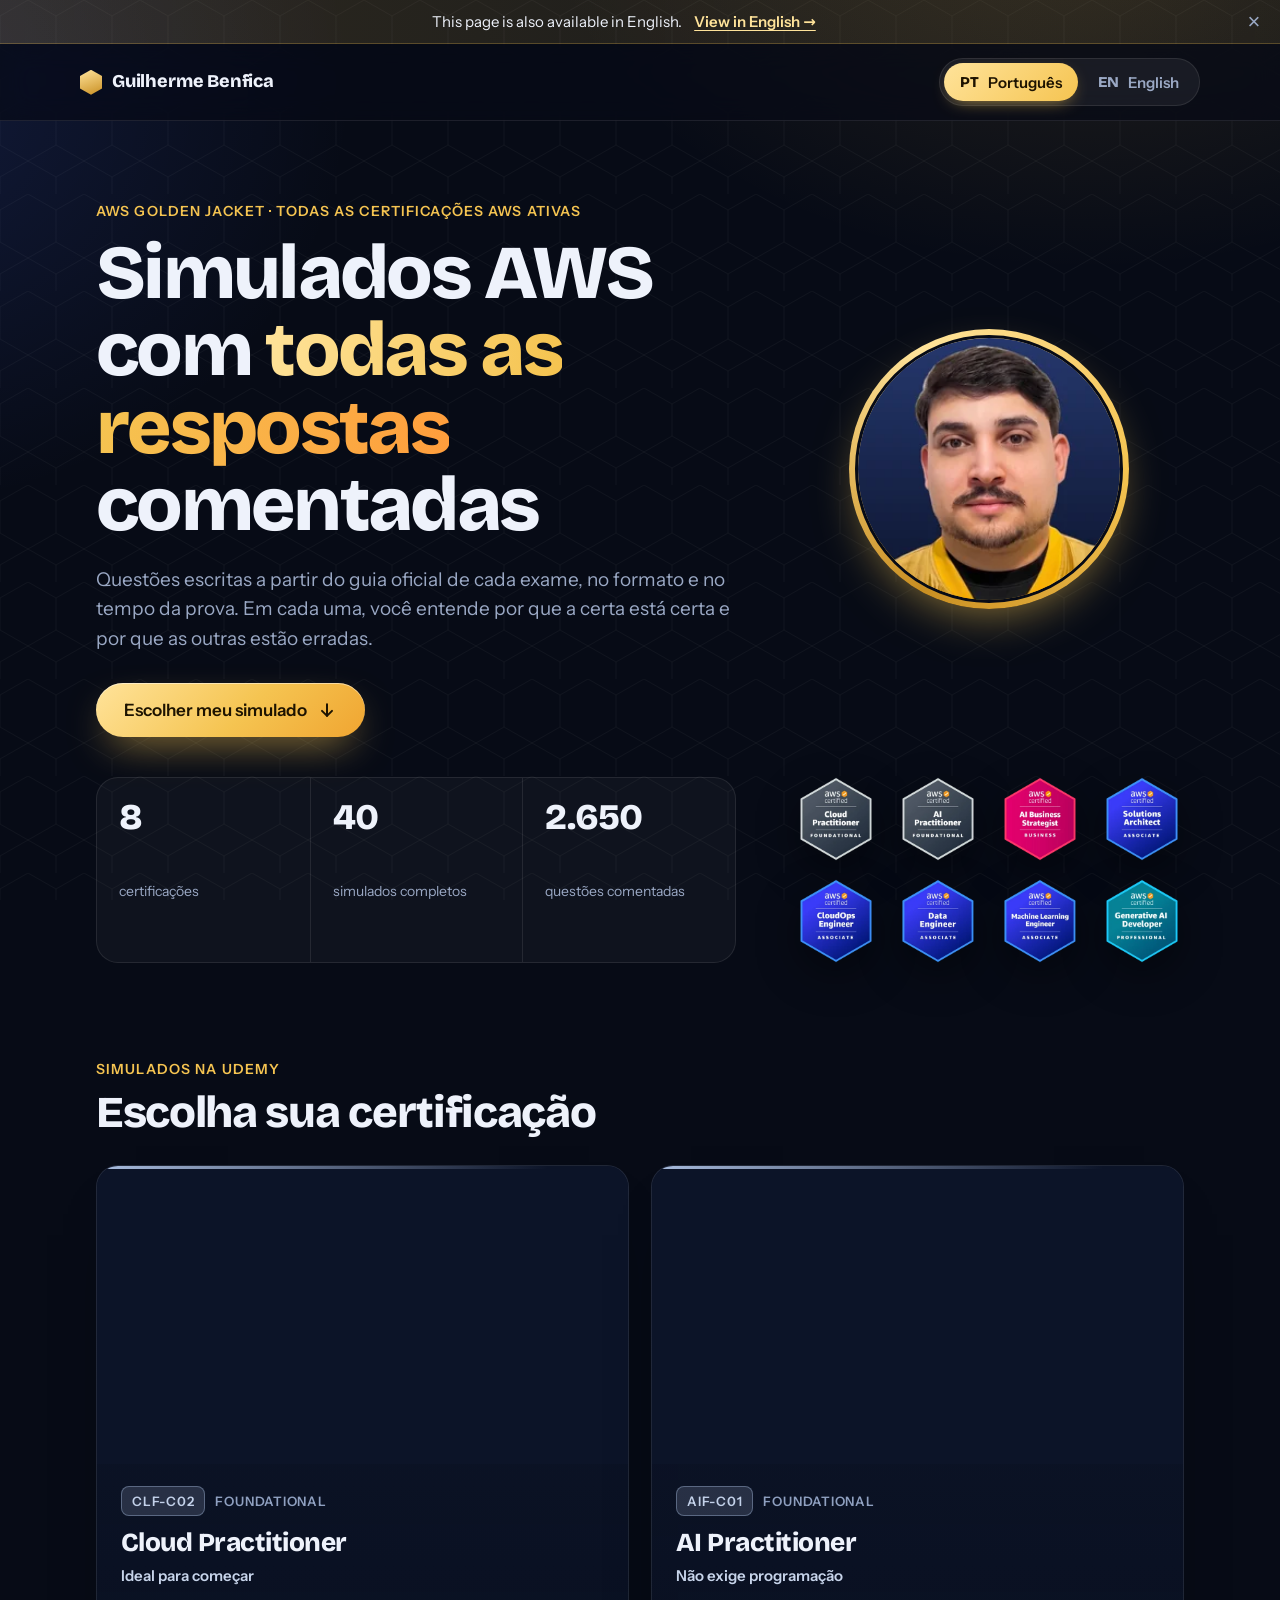
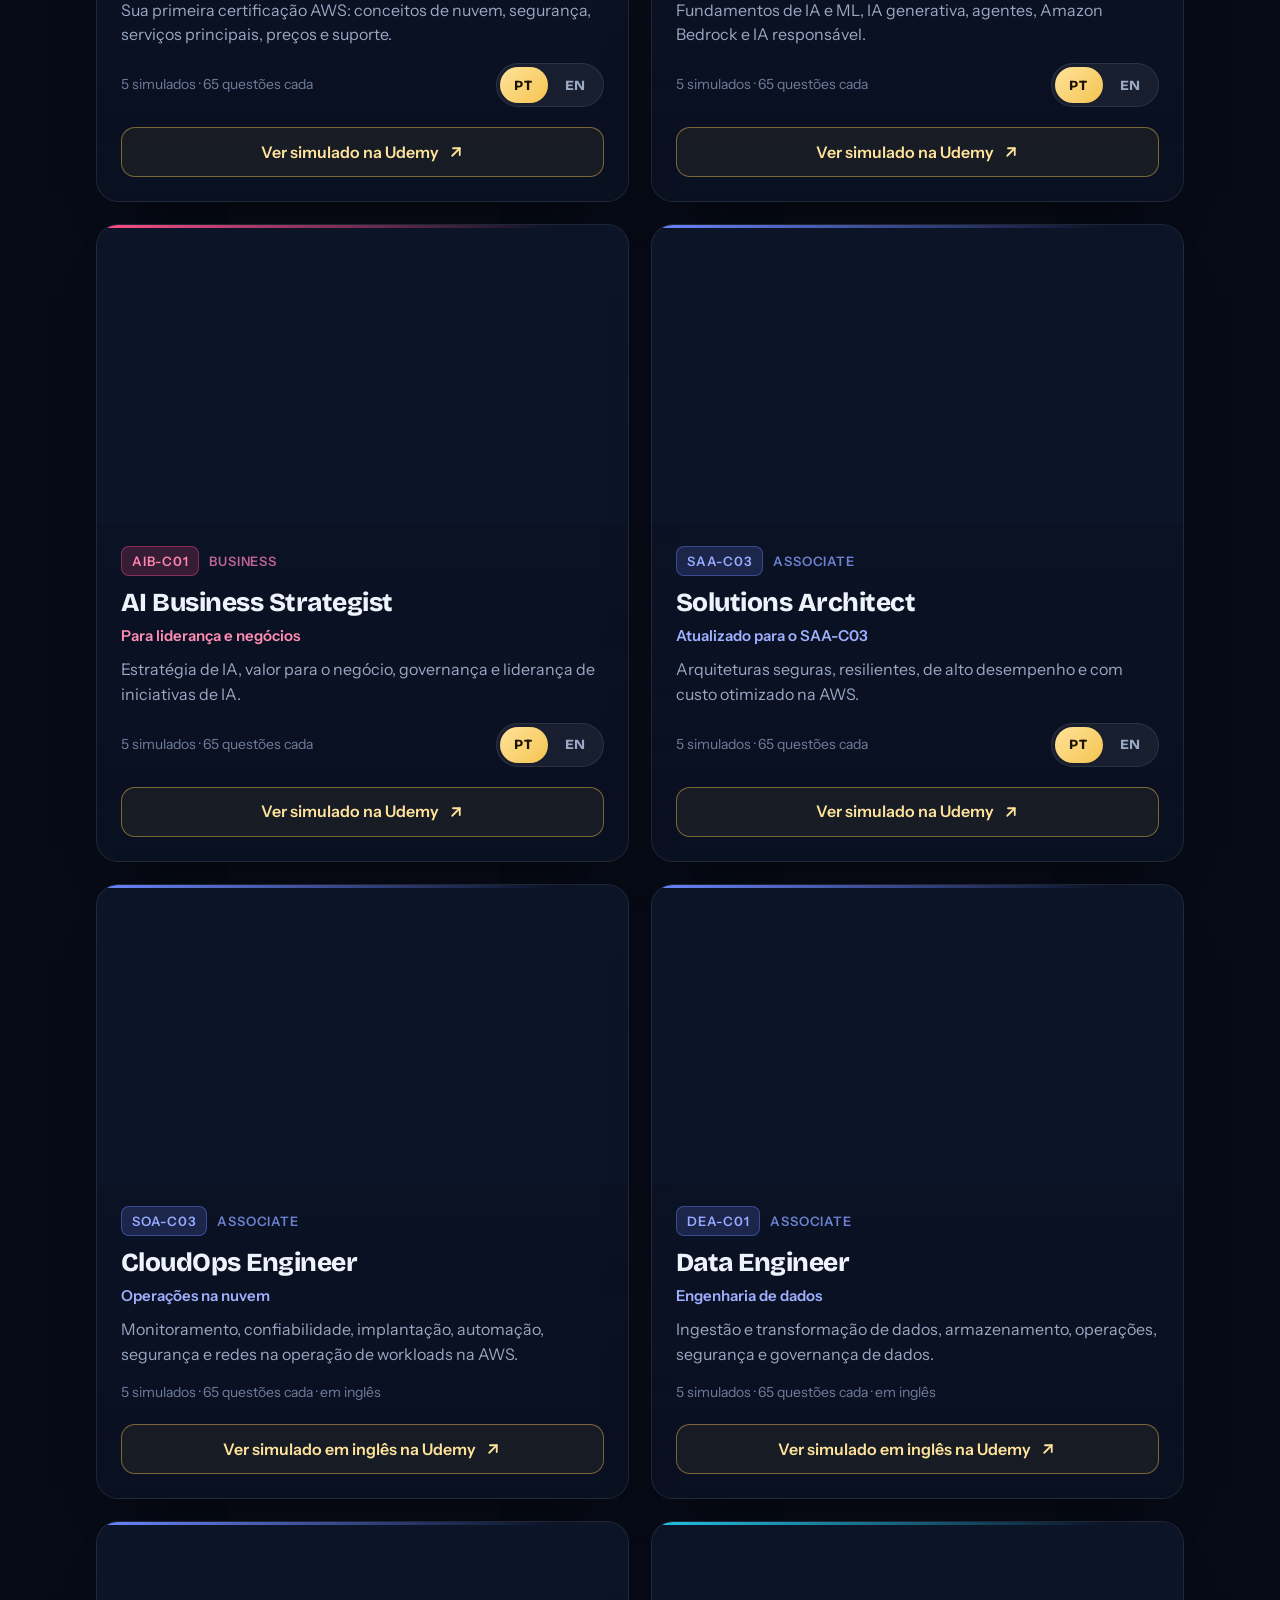
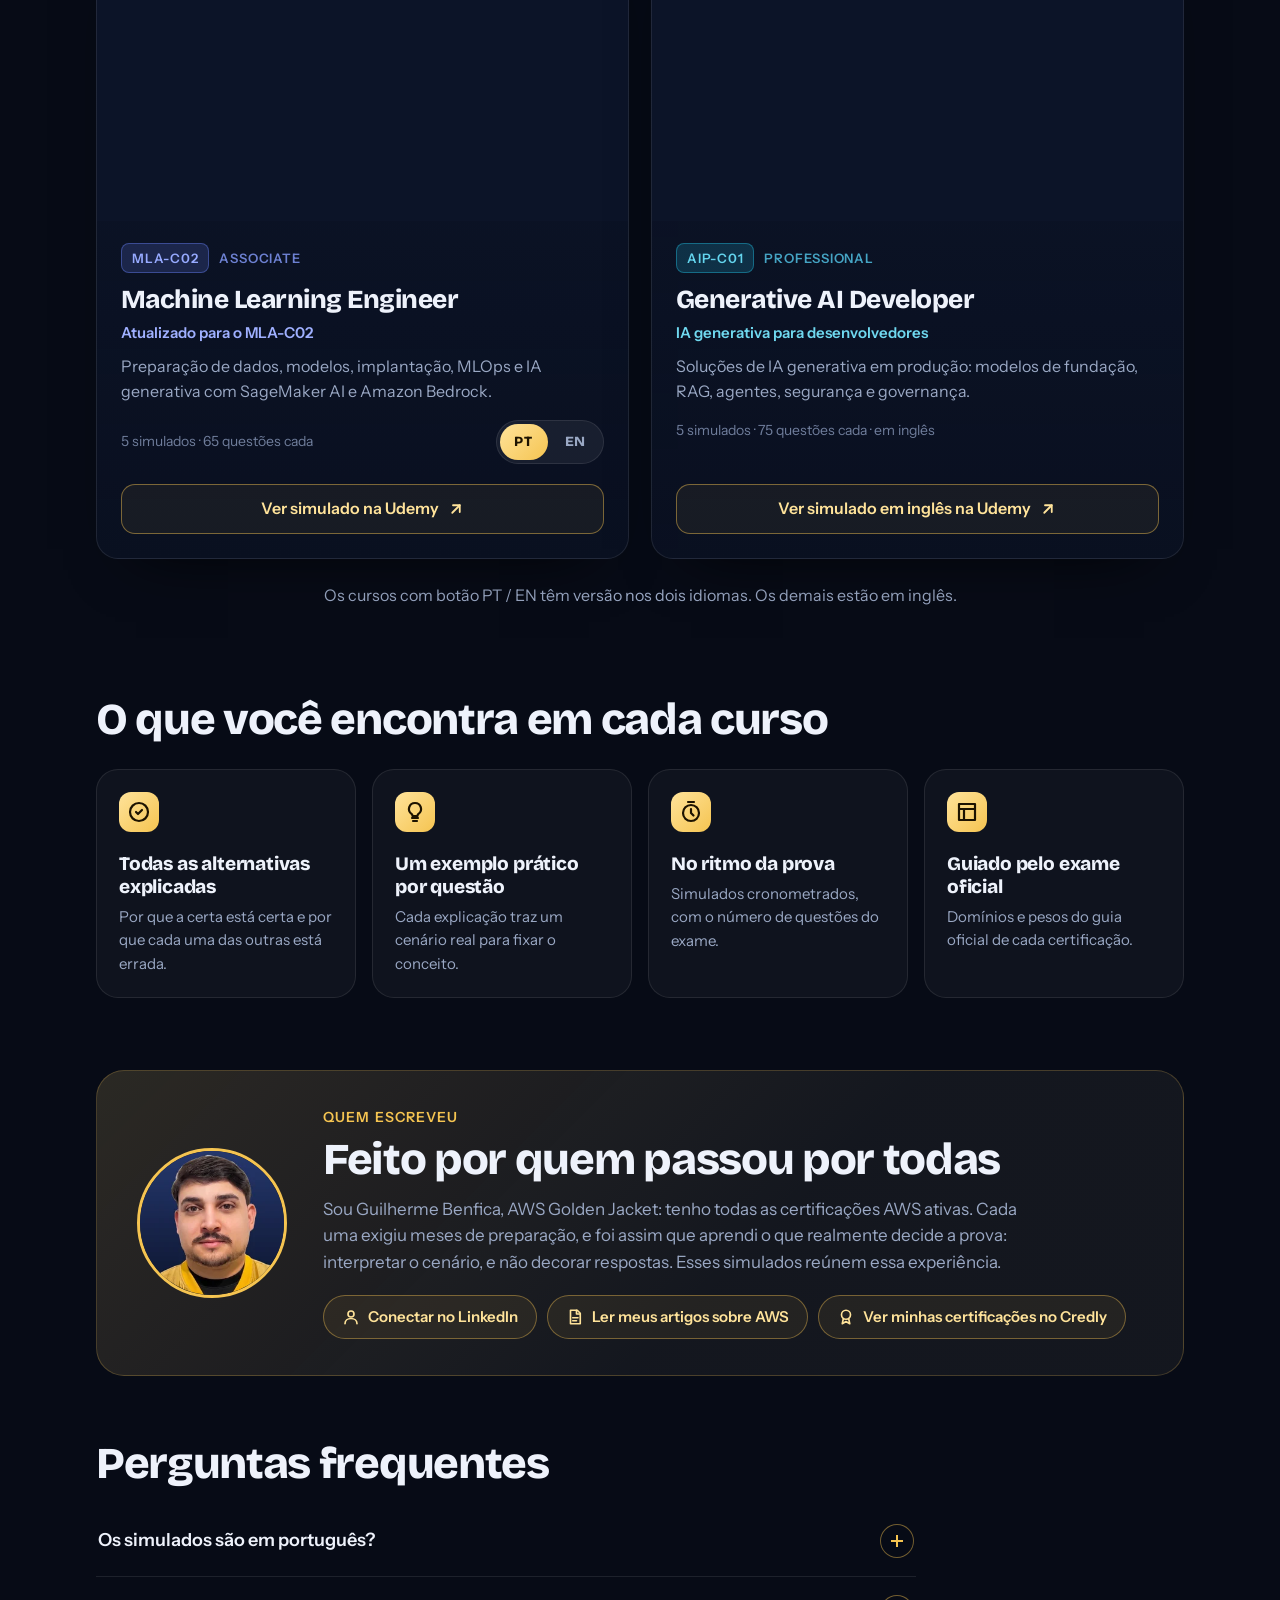
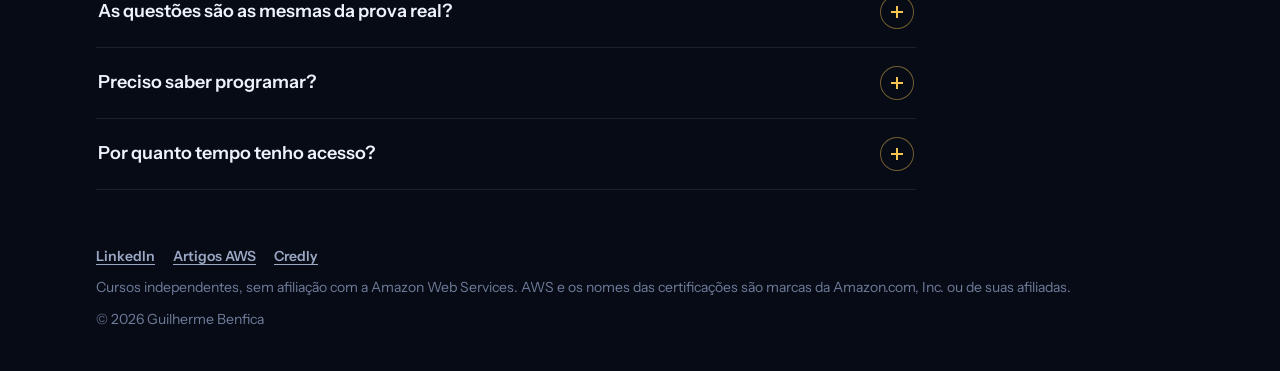
==== commit b3a0de60: "Cor dos cards segue o nível do selo: Foundational cinza, Associate azul, Business rosa, Professional" ====
--- a/index.html
+++ b/index.html
@@ -31,7 +31,7 @@
   <meta name="twitter:image" content="https://guilherme-benfica.github.io/links/img/og-bilingue.jpg">
   <link rel="preload" href="fonts/bricolage-grotesque-latin-800-normal.woff2" as="font" type="font/woff2" crossorigin>
   <link rel="preload" href="fonts/instrument-sans-latin-400-normal.woff2" as="font" type="font/woff2" crossorigin>
-  <link rel="stylesheet" href="style.css?v=12">
+  <link rel="stylesheet" href="style.css?v=13">
   <script type="application/ld+json">
 {
  "@context": "https://schema.org",
@@ -283,21 +283,21 @@
 
   <main>
     <section class="hero">
-      <div class="hero-photo"><img src="img/foto.webp?v=12" width="240" height="240" alt="Foto de Guilherme Benfica"></div>
+      <div class="hero-photo"><img src="img/foto.webp?v=13" width="240" height="240" alt="Foto de Guilherme Benfica"></div>
       <p class="eyebrow">AWS Golden Jacket · todas as certificações AWS ativas</p>
       <h1>Simulados AWS com <em>todas as respostas</em> comentadas</h1>
       <p class="lede">Questões escritas a partir do guia oficial de cada exame, no formato e no tempo da prova. Em cada uma, você entende por que a certa está certa e por que as outras estão erradas.</p>
       <a class="cta" href="#simulados">Escolher meu simulado <svg viewBox="0 0 24 24" aria-hidden="true"><path d="M12 5v14"/><path d="M6 13l6 6 6-6"/></svg></a>
       <ul class="stats"><li><strong>8</strong><span>certificações</span></li><li><strong>40</strong><span>simulados completos</span></li><li><strong>2.650</strong><span>questões comentadas</span></li></ul>
-      <ul class="badges" aria-hidden="true"><li><img src="img/badge-clf.webp?v=12" width="240" height="240" alt="" loading="lazy"></li><li><img src="img/badge-aif.webp?v=12" width="240" height="240" alt="" loading="lazy"></li><li><img src="img/badge-aib.webp?v=12" width="240" height="240" alt="" loading="lazy"></li><li><img src="img/badge-saa.webp?v=12" width="240" height="240" alt="" loading="lazy"></li><li><img src="img/badge-soa.webp?v=12" width="240" height="240" alt="" loading="lazy"></li><li><img src="img/badge-dea.webp?v=12" width="240" height="240" alt="" loading="lazy"></li><li><img src="img/badge-mla.webp?v=12" width="240" height="240" alt="" loading="lazy"></li><li><img src="img/badge-aip.webp?v=12" width="240" height="240" alt="" loading="lazy"></li></ul>
+      <ul class="badges" aria-hidden="true"><li><img src="img/badge-clf.webp?v=13" width="240" height="240" alt="" loading="lazy"></li><li><img src="img/badge-aif.webp?v=13" width="240" height="240" alt="" loading="lazy"></li><li><img src="img/badge-aib.webp?v=13" width="240" height="240" alt="" loading="lazy"></li><li><img src="img/badge-saa.webp?v=13" width="240" height="240" alt="" loading="lazy"></li><li><img src="img/badge-soa.webp?v=13" width="240" height="240" alt="" loading="lazy"></li><li><img src="img/badge-dea.webp?v=13" width="240" height="240" alt="" loading="lazy"></li><li><img src="img/badge-mla.webp?v=13" width="240" height="240" alt="" loading="lazy"></li><li><img src="img/badge-aip.webp?v=13" width="240" height="240" alt="" loading="lazy"></li></ul>
     </section>
 
     <section class="courses" id="simulados" aria-labelledby="courses-h">
       <p class="kicker">Simulados na Udemy</p>
       <h2 id="courses-h">Escolha sua certificação</h2>
       <ul class="grid">
-      <li class="card c-clf" data-href-pt="https://www.udemy.com/course/simulados-aws-cloud-practitioner-clf-c02-atualizado/?referralCode=EC24E96FDD556E35A0CD&amp;couponCode=AWSGRATIS2026" data-img-pt="img/clf-pt.webp?v=12" data-btn-pt="Ver simulado na Udemy" data-aria-pt="Abrir o simulado CLF-C02 Cloud Practitioner em português na Udemy" data-href-en="https://www.udemy.com/course/aws-cloud-practitioner-practice-exams-clf-c02-updated/?referralCode=2849BD6DE0A1EBC83FCE&amp;couponCode=AWSFREE2026" data-img-en="img/clf-en.webp?v=12" data-btn-en="Ver simulado em inglês na Udemy" data-aria-en="Abrir o simulado CLF-C02 Cloud Practitioner em inglês na Udemy">
-        <div class="card-media"><img src="img/clf-pt.webp?v=12" width="750" height="422" fetchpriority="high" decoding="async" alt="Capa do curso de simulados AWS Certified Cloud Practitioner (CLF-C02)"></div>
+      <li class="card c-clf lv-foundational" data-href-pt="https://www.udemy.com/course/simulados-aws-cloud-practitioner-clf-c02-atualizado/?referralCode=EC24E96FDD556E35A0CD&amp;couponCode=AWSGRATIS2026" data-img-pt="img/clf-pt.webp?v=13" data-btn-pt="Ver simulado na Udemy" data-aria-pt="Abrir o simulado CLF-C02 Cloud Practitioner em português na Udemy" data-href-en="https://www.udemy.com/course/aws-cloud-practitioner-practice-exams-clf-c02-updated/?referralCode=2849BD6DE0A1EBC83FCE&amp;couponCode=AWSFREE2026" data-img-en="img/clf-en.webp?v=13" data-btn-en="Ver simulado em inglês na Udemy" data-aria-en="Abrir o simulado CLF-C02 Cloud Practitioner em inglês na Udemy">
+        <div class="card-media"><img src="img/clf-pt.webp?v=13" width="750" height="422" fetchpriority="high" decoding="async" alt="Capa do curso de simulados AWS Certified Cloud Practitioner (CLF-C02)"></div>
         <div class="card-body">
           <div class="card-meta"><span class="code">CLF-C02</span><span class="level">Foundational</span></div>
           <h3><a href="https://www.udemy.com/course/simulados-aws-cloud-practitioner-clf-c02-atualizado/?referralCode=EC24E96FDD556E35A0CD&amp;couponCode=AWSGRATIS2026" target="_blank" rel="noopener" aria-label="Abrir o simulado CLF-C02 Cloud Practitioner em português na Udemy">Cloud Practitioner</a></h3>
@@ -310,8 +310,8 @@
           <span class="btn" aria-hidden="true"><span class="btn-label">Ver simulado na Udemy</span> <svg viewBox="0 0 24 24"><path d="M7 17L17 7"/><path d="M8 7h9v9"/></svg></span>
         </div>
       </li>
-      <li class="card c-aif" data-href-pt="https://www.udemy.com/course/simulados-aws-ai-practitioner-aif-c01-atualizado/?referralCode=81BEE17F71273E8EC291&amp;couponCode=AWSFREE" data-img-pt="img/aif-pt.webp?v=12" data-btn-pt="Ver simulado na Udemy" data-aria-pt="Abrir o simulado AIF-C01 AI Practitioner em português na Udemy" data-href-en="https://www.udemy.com/course/aws-ai-practitioner-practice-exams-aif-c01/?referralCode=43233F7D54E7BBA1B47E&amp;couponCode=AWSFREE2026" data-img-en="img/aif-en.webp?v=12" data-btn-en="Ver simulado em inglês na Udemy" data-aria-en="Abrir o simulado AIF-C01 AI Practitioner em inglês na Udemy">
-        <div class="card-media"><img src="img/aif-pt.webp?v=12" width="750" height="422" fetchpriority="high" decoding="async" alt="Capa do curso de simulados AWS Certified AI Practitioner (AIF-C01)"></div>
+      <li class="card c-aif lv-foundational" data-href-pt="https://www.udemy.com/course/simulados-aws-ai-practitioner-aif-c01-atualizado/?referralCode=81BEE17F71273E8EC291&amp;couponCode=AWSFREE" data-img-pt="img/aif-pt.webp?v=13" data-btn-pt="Ver simulado na Udemy" data-aria-pt="Abrir o simulado AIF-C01 AI Practitioner em português na Udemy" data-href-en="https://www.udemy.com/course/aws-ai-practitioner-practice-exams-aif-c01/?referralCode=43233F7D54E7BBA1B47E&amp;couponCode=AWSFREE2026" data-img-en="img/aif-en.webp?v=13" data-btn-en="Ver simulado em inglês na Udemy" data-aria-en="Abrir o simulado AIF-C01 AI Practitioner em inglês na Udemy">
+        <div class="card-media"><img src="img/aif-pt.webp?v=13" width="750" height="422" fetchpriority="high" decoding="async" alt="Capa do curso de simulados AWS Certified AI Practitioner (AIF-C01)"></div>
         <div class="card-body">
           <div class="card-meta"><span class="code">AIF-C01</span><span class="level">Foundational</span></div>
           <h3><a href="https://www.udemy.com/course/simulados-aws-ai-practitioner-aif-c01-atualizado/?referralCode=81BEE17F71273E8EC291&amp;couponCode=AWSFREE" target="_blank" rel="noopener" aria-label="Abrir o simulado AIF-C01 AI Practitioner em português na Udemy">AI Practitioner</a></h3>
@@ -324,8 +324,8 @@
           <span class="btn" aria-hidden="true"><span class="btn-label">Ver simulado na Udemy</span> <svg viewBox="0 0 24 24"><path d="M7 17L17 7"/><path d="M8 7h9v9"/></svg></span>
         </div>
       </li>
-      <li class="card c-aib" data-href-pt="https://www.udemy.com/course/simulados-aws-ai-business-strategist-aib-c01/?referralCode=FE9480FFEC3ACC4BABCC&amp;couponCode=AWSFREE" data-img-pt="img/aib-pt.webp?v=12" data-btn-pt="Ver simulado na Udemy" data-aria-pt="Abrir o simulado AIB-C01 AI Business Strategist em português na Udemy" data-href-en="https://www.udemy.com/course/aws-ai-business-strategist-practice-exams-aib-c01/?referralCode=9FB0C7D2A84E522D44F3&amp;couponCode=AWSFREE" data-img-en="img/aib-en.webp?v=12" data-btn-en="Ver simulado em inglês na Udemy" data-aria-en="Abrir o simulado AIB-C01 AI Business Strategist em inglês na Udemy">
-        <div class="card-media"><img src="img/aib-pt.webp?v=12" width="750" height="422" loading="lazy" decoding="async" alt="Capa do curso de simulados AWS Certified AI Business Strategist (AIB-C01)"></div>
+      <li class="card c-aib lv-business" data-href-pt="https://www.udemy.com/course/simulados-aws-ai-business-strategist-aib-c01/?referralCode=FE9480FFEC3ACC4BABCC&amp;couponCode=AWSFREE" data-img-pt="img/aib-pt.webp?v=13" data-btn-pt="Ver simulado na Udemy" data-aria-pt="Abrir o simulado AIB-C01 AI Business Strategist em português na Udemy" data-href-en="https://www.udemy.com/course/aws-ai-business-strategist-practice-exams-aib-c01/?referralCode=9FB0C7D2A84E522D44F3&amp;couponCode=AWSFREE" data-img-en="img/aib-en.webp?v=13" data-btn-en="Ver simulado em inglês na Udemy" data-aria-en="Abrir o simulado AIB-C01 AI Business Strategist em inglês na Udemy">
+        <div class="card-media"><img src="img/aib-pt.webp?v=13" width="750" height="422" loading="lazy" decoding="async" alt="Capa do curso de simulados AWS Certified AI Business Strategist (AIB-C01)"></div>
         <div class="card-body">
           <div class="card-meta"><span class="code">AIB-C01</span><span class="level">Business</span></div>
           <h3><a href="https://www.udemy.com/course/simulados-aws-ai-business-strategist-aib-c01/?referralCode=FE9480FFEC3ACC4BABCC&amp;couponCode=AWSFREE" target="_blank" rel="noopener" aria-label="Abrir o simulado AIB-C01 AI Business Strategist em português na Udemy">AI Business Strategist</a></h3>
@@ -338,8 +338,8 @@
           <span class="btn" aria-hidden="true"><span class="btn-label">Ver simulado na Udemy</span> <svg viewBox="0 0 24 24"><path d="M7 17L17 7"/><path d="M8 7h9v9"/></svg></span>
         </div>
       </li>
-      <li class="card c-saa" data-href-pt="https://www.udemy.com/course/simulados-aws-solutions-architect-associate-saa-c03/?couponCode=AWSNOVFREE" data-img-pt="img/saa-pt.webp?v=12" data-btn-pt="Ver simulado na Udemy" data-aria-pt="Abrir o simulado SAA-C03 Solutions Architect em português na Udemy" data-href-en="https://www.udemy.com/course/aws-solutions-architect-associate-practice-exams-saa-c03/?couponCode=AWSNOVFREE" data-img-en="img/saa-en.webp?v=12" data-btn-en="Ver simulado em inglês na Udemy" data-aria-en="Abrir o simulado SAA-C03 Solutions Architect em inglês na Udemy">
-        <div class="card-media"><img src="img/saa-pt.webp?v=12" width="750" height="422" loading="lazy" decoding="async" alt="Capa do curso de simulados AWS Certified Solutions Architect - Associate (SAA-C03)"></div>
+      <li class="card c-saa lv-associate" data-href-pt="https://www.udemy.com/course/simulados-aws-solutions-architect-associate-saa-c03/?couponCode=AWSNOVFREE" data-img-pt="img/saa-pt.webp?v=13" data-btn-pt="Ver simulado na Udemy" data-aria-pt="Abrir o simulado SAA-C03 Solutions Architect em português na Udemy" data-href-en="https://www.udemy.com/course/aws-solutions-architect-associate-practice-exams-saa-c03/?couponCode=AWSNOVFREE" data-img-en="img/saa-en.webp?v=13" data-btn-en="Ver simulado em inglês na Udemy" data-aria-en="Abrir o simulado SAA-C03 Solutions Architect em inglês na Udemy">
+        <div class="card-media"><img src="img/saa-pt.webp?v=13" width="750" height="422" loading="lazy" decoding="async" alt="Capa do curso de simulados AWS Certified Solutions Architect - Associate (SAA-C03)"></div>
         <div class="card-body">
           <div class="card-meta"><span class="code">SAA-C03</span><span class="level">Associate</span></div>
           <h3><a href="https://www.udemy.com/course/simulados-aws-solutions-architect-associate-saa-c03/?couponCode=AWSNOVFREE" target="_blank" rel="noopener" aria-label="Abrir o simulado SAA-C03 Solutions Architect em português na Udemy">Solutions Architect</a></h3>
@@ -352,8 +352,8 @@
           <span class="btn" aria-hidden="true"><span class="btn-label">Ver simulado na Udemy</span> <svg viewBox="0 0 24 24"><path d="M7 17L17 7"/><path d="M8 7h9v9"/></svg></span>
         </div>
       </li>
-      <li class="card c-soa">
-        <div class="card-media"><img src="img/soa-en.webp?v=12" width="750" height="422" loading="lazy" decoding="async" alt="Capa do curso de simulados AWS Certified CloudOps Engineer - Associate (SOA-C03)"></div>
+      <li class="card c-soa lv-associate">
+        <div class="card-media"><img src="img/soa-en.webp?v=13" width="750" height="422" loading="lazy" decoding="async" alt="Capa do curso de simulados AWS Certified CloudOps Engineer - Associate (SOA-C03)"></div>
         <div class="card-body">
           <div class="card-meta"><span class="code">SOA-C03</span><span class="level">Associate</span></div>
           <h3><a href="https://www.udemy.com/course/aws-cloudops-engineer-associate-practice-exams-soa-c03/?couponCode=AWSNOVFREE" target="_blank" rel="noopener" aria-label="Abrir o simulado SOA-C03 CloudOps Engineer em inglês na Udemy">CloudOps Engineer</a></h3>
@@ -366,8 +366,8 @@
           <span class="btn" aria-hidden="true"><span class="btn-label">Ver simulado em inglês na Udemy</span> <svg viewBox="0 0 24 24"><path d="M7 17L17 7"/><path d="M8 7h9v9"/></svg></span>
         </div>
       </li>
-      <li class="card c-dea">
-        <div class="card-media"><img src="img/dea-en.webp?v=12" width="750" height="422" loading="lazy" decoding="async" alt="Capa do curso de simulados AWS Certified Data Engineer - Associate (DEA-C01)"></div>
+      <li class="card c-dea lv-associate">
+        <div class="card-media"><img src="img/dea-en.webp?v=13" width="750" height="422" loading="lazy" decoding="async" alt="Capa do curso de simulados AWS Certified Data Engineer - Associate (DEA-C01)"></div>
         <div class="card-body">
           <div class="card-meta"><span class="code">DEA-C01</span><span class="level">Associate</span></div>
           <h3><a href="https://www.udemy.com/course/aws-data-engineer-associate-exams-dea-c01/?couponCode=AWSNOVFREE" target="_blank" rel="noopener" aria-label="Abrir o simulado DEA-C01 Data Engineer em inglês na Udemy">Data Engineer</a></h3>
@@ -380,8 +380,8 @@
           <span class="btn" aria-hidden="true"><span class="btn-label">Ver simulado em inglês na Udemy</span> <svg viewBox="0 0 24 24"><path d="M7 17L17 7"/><path d="M8 7h9v9"/></svg></span>
         </div>
       </li>
-      <li class="card c-mla" data-href-pt="https://www.udemy.com/course/simulados-aws-machine-learning-engineer-mla-c02/?referralCode=425ACC388C26A359F7CD&amp;couponCode=AWSFREE" data-img-pt="img/mla-pt.webp?v=12" data-btn-pt="Ver simulado na Udemy" data-aria-pt="Abrir o simulado MLA-C02 Machine Learning Engineer em português na Udemy" data-href-en="https://www.udemy.com/course/aws-machine-learning-engineer-practice-exams-mla-c02/?referralCode=CFB4C2B61A3481D5FB71&amp;couponCode=AWSFREE" data-img-en="img/mla-en.webp?v=12" data-btn-en="Ver simulado em inglês na Udemy" data-aria-en="Abrir o simulado MLA-C02 Machine Learning Engineer em inglês na Udemy">
-        <div class="card-media"><img src="img/mla-pt.webp?v=12" width="750" height="422" loading="lazy" decoding="async" alt="Capa do curso de simulados AWS Certified Machine Learning Engineer - Associate (MLA-C02)"></div>
+      <li class="card c-mla lv-associate" data-href-pt="https://www.udemy.com/course/simulados-aws-machine-learning-engineer-mla-c02/?referralCode=425ACC388C26A359F7CD&amp;couponCode=AWSFREE" data-img-pt="img/mla-pt.webp?v=13" data-btn-pt="Ver simulado na Udemy" data-aria-pt="Abrir o simulado MLA-C02 Machine Learning Engineer em português na Udemy" data-href-en="https://www.udemy.com/course/aws-machine-learning-engineer-practice-exams-mla-c02/?referralCode=CFB4C2B61A3481D5FB71&amp;couponCode=AWSFREE" data-img-en="img/mla-en.webp?v=13" data-btn-en="Ver simulado em inglês na Udemy" data-aria-en="Abrir o simulado MLA-C02 Machine Learning Engineer em inglês na Udemy">
+        <div class="card-media"><img src="img/mla-pt.webp?v=13" width="750" height="422" loading="lazy" decoding="async" alt="Capa do curso de simulados AWS Certified Machine Learning Engineer - Associate (MLA-C02)"></div>
         <div class="card-body">
           <div class="card-meta"><span class="code">MLA-C02</span><span class="level">Associate</span></div>
           <h3><a href="https://www.udemy.com/course/simulados-aws-machine-learning-engineer-mla-c02/?referralCode=425ACC388C26A359F7CD&amp;couponCode=AWSFREE" target="_blank" rel="noopener" aria-label="Abrir o simulado MLA-C02 Machine Learning Engineer em português na Udemy">Machine Learning Engineer</a></h3>
@@ -394,8 +394,8 @@
           <span class="btn" aria-hidden="true"><span class="btn-label">Ver simulado na Udemy</span> <svg viewBox="0 0 24 24"><path d="M7 17L17 7"/><path d="M8 7h9v9"/></svg></span>
         </div>
       </li>
-      <li class="card c-aip">
-        <div class="card-media"><img src="img/aip-en.webp?v=12" width="750" height="422" loading="lazy" decoding="async" alt="Capa do curso de simulados AWS Certified Generative AI Developer - Professional (AIP-C01)"></div>
+      <li class="card c-aip lv-professional">
+        <div class="card-media"><img src="img/aip-en.webp?v=13" width="750" height="422" loading="lazy" decoding="async" alt="Capa do curso de simulados AWS Certified Generative AI Developer - Professional (AIP-C01)"></div>
         <div class="card-body">
           <div class="card-meta"><span class="code">AIP-C01</span><span class="level">Professional</span></div>
           <h3><a href="https://www.udemy.com/course/aws-generative-ai-developer-pro-aip-c01-practice-exams/?couponCode=AWSNOVFREE" target="_blank" rel="noopener" aria-label="Abrir o simulado AIP-C01 Generative AI Developer em inglês na Udemy">Generative AI Developer</a></h3>
@@ -423,7 +423,7 @@
     </section>
 
     <section class="author" aria-labelledby="author-h">
-      <img src="img/foto.webp?v=12" width="240" height="240" alt="" loading="lazy">
+      <img src="img/foto.webp?v=13" width="240" height="240" alt="" loading="lazy">
       <div>
         <p class="kicker">Quem escreveu</p>
         <h2 id="author-h">Feito por quem passou por todas</h2>
@@ -449,6 +449,6 @@
     <p>&copy; 2026 Guilherme Benfica</p>
   </footer>
 
-  <script src="site.js?v=12" defer></script>
+  <script src="site.js?v=13" defer></script>
 </body>
 </html>
--- a/style.css
+++ b/style.css
@@ -158,16 +158,17 @@
   transition: transform .25s, border-color .25s, box-shadow .25s;
 }
 .card::before { content: ""; position: absolute; inset: 0 0 auto; height: 3px; z-index: 2; background: linear-gradient(90deg, var(--acc), transparent 85%); }
-.c-clf { --acc: #a9bddf; }
-.c-aif { --acc: #2ec4b6; }
-.c-aib { --acc: #ff4f8b; }
-.c-mla { --acc: #6b85ff; }
+/* A cor do card segue a cor do selo oficial do nível: Foundational cinza, Associate azul, Business rosa, Professional ciano */
+.lv-foundational { --acc: #a9bddf; }
+.lv-associate { --acc: #6b85ff; }
+.lv-business { --acc: #ff4f8b; }
+.lv-professional { --acc: #22c3e6; }
 .card-media { overflow: hidden; aspect-ratio: 750 / 422; background: var(--bg-2); }
 .card-media img { width: 100%; height: 100%; object-fit: cover; transition: transform .5s; }
 .card-body { display: flex; flex-direction: column; flex: 1; padding: 22px 24px 24px; }
 .card-meta { display: flex; align-items: center; gap: 10px; font-size: 13px; font-weight: 600; letter-spacing: 0.06em; text-transform: uppercase; }
 .code { padding: 4px 10px; border-radius: 8px; background: color-mix(in srgb, var(--acc) 18%, transparent); color: color-mix(in srgb, var(--acc) 70%, #fff); border: 1px solid color-mix(in srgb, var(--acc) 40%, transparent); }
-.level { color: var(--faint); }
+.level { color: color-mix(in srgb, var(--acc) 55%, var(--faint)); }
 .card h3 { margin-top: 12px; font-family: var(--display); font-weight: 800; font-size: 26px; line-height: 1.15; letter-spacing: -0.02em; }
 .card h3 a { text-decoration: none; }
 .card h3 a::after { content: ""; position: absolute; inset: 0; z-index: 3; border-radius: var(--radius); }
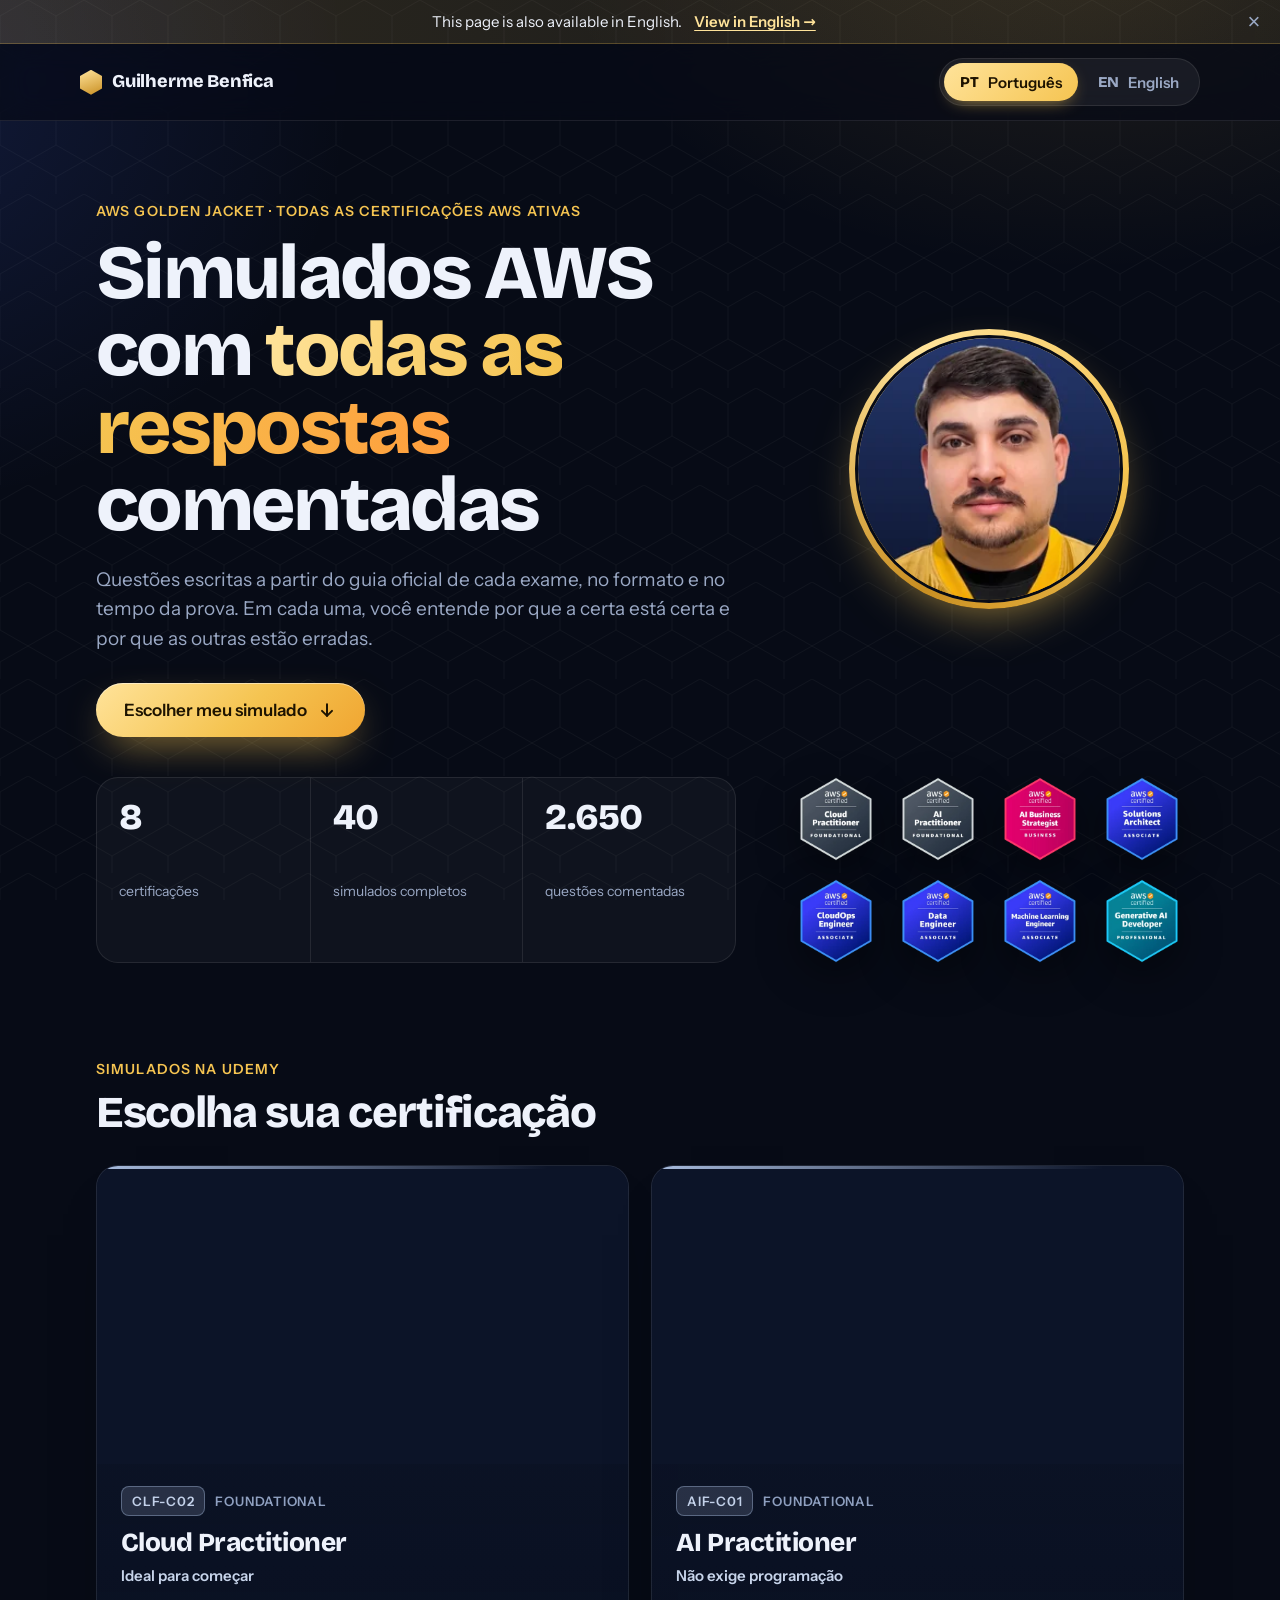
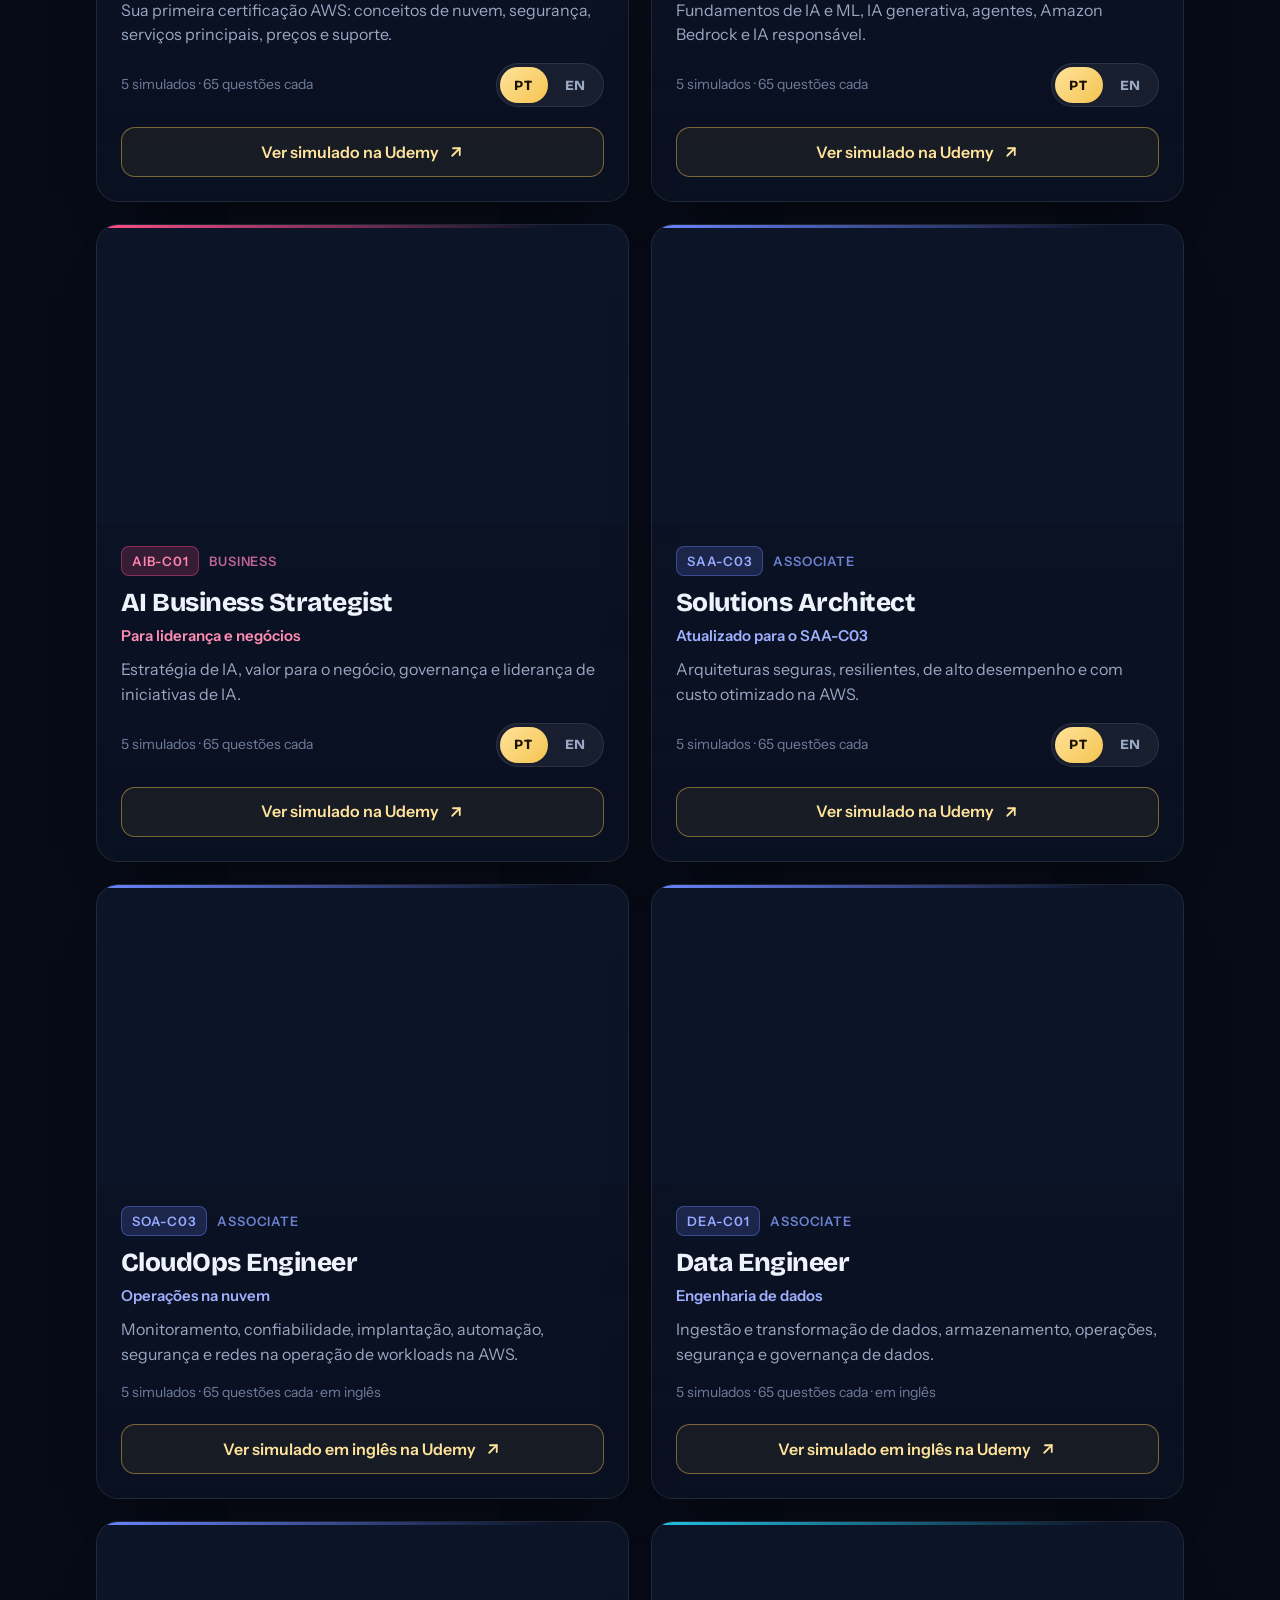
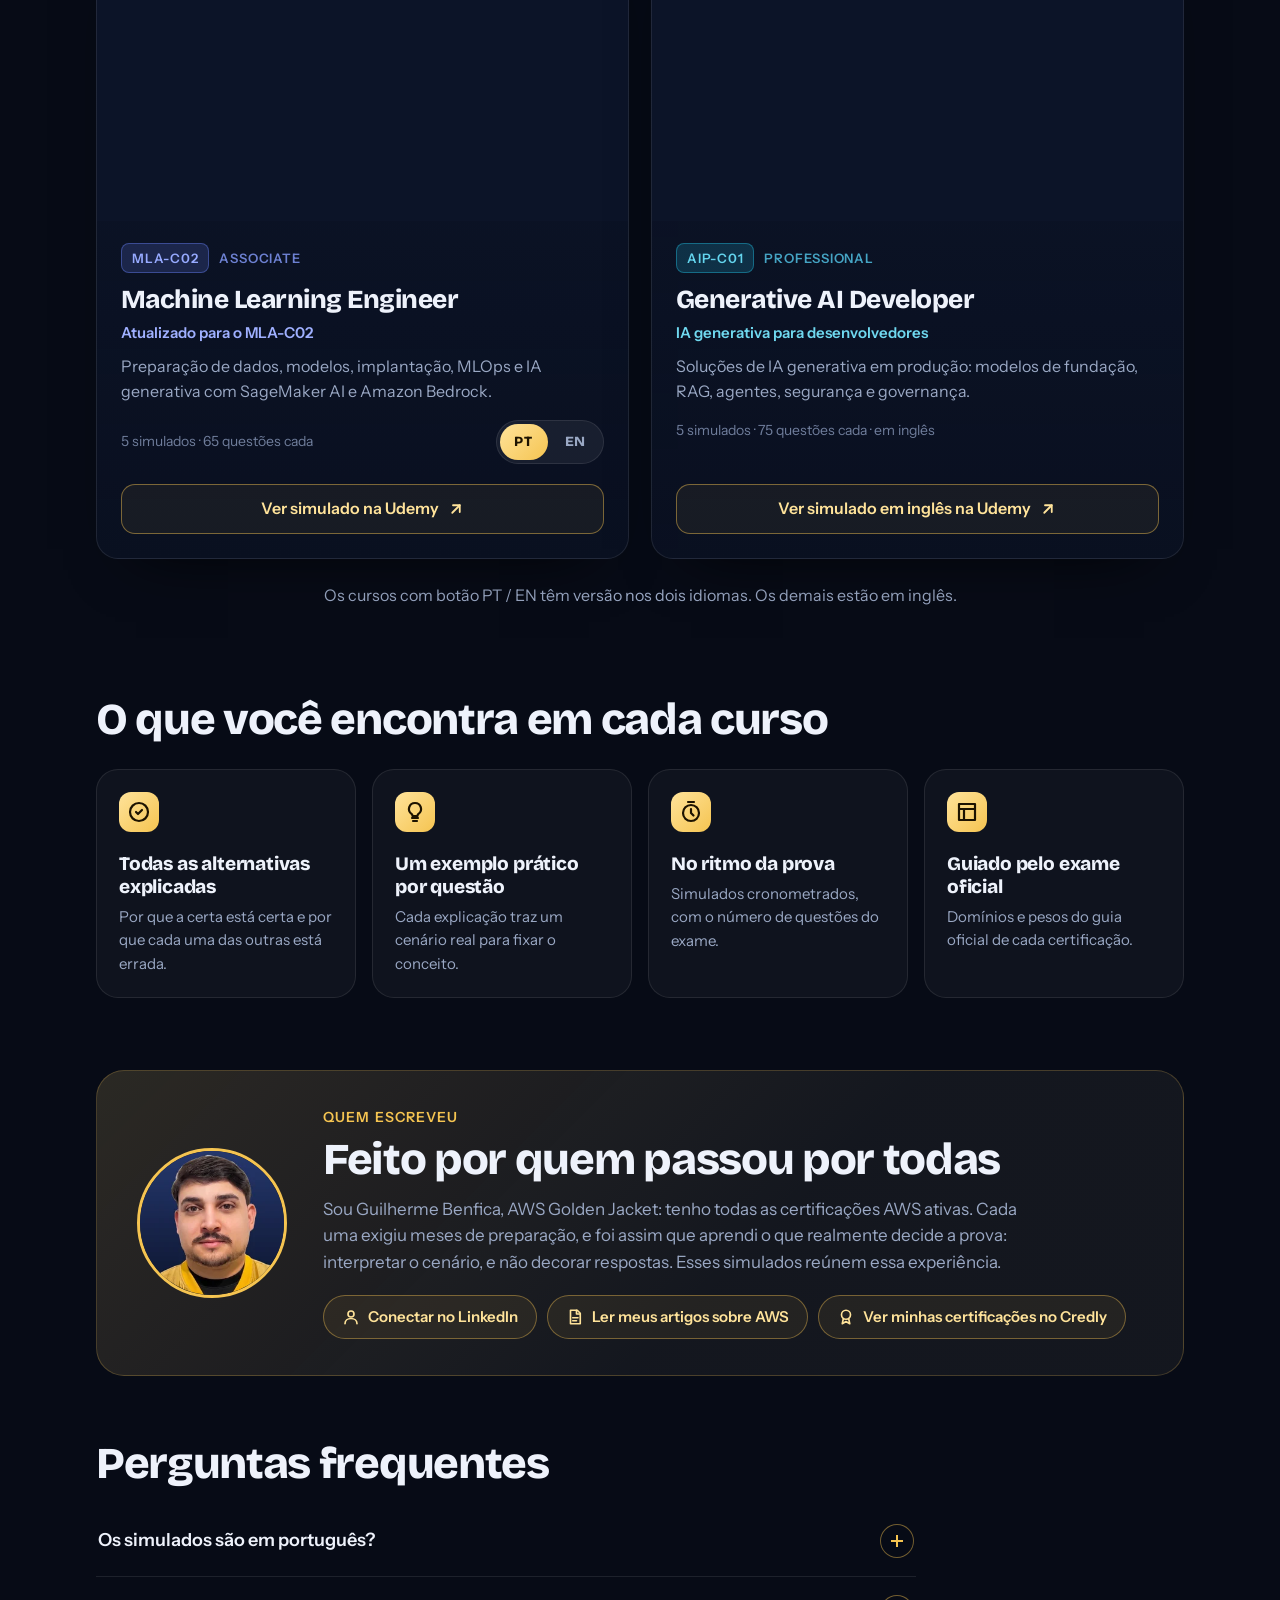
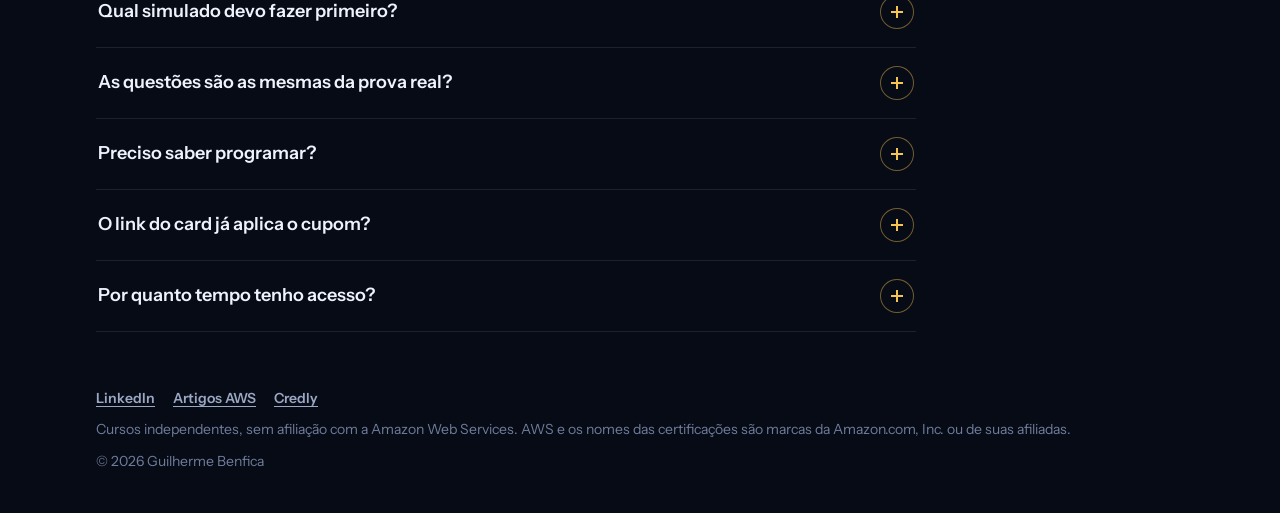
==== commit 335a97be: "FAQ atualizado com os cursos novos e imagens de compartilhamento com os 8 selos" ====
--- a/index.html
+++ b/index.html
@@ -22,13 +22,13 @@
   <meta property="og:title" content="Simulados AWS | SAA-C03, SOA-C03, DEA-C01, AIP-C01 e mais">
   <meta property="og:description" content="Simulados AWS com todas as respostas comentadas para CLF-C02, AIF-C01, AIB-C01, SAA-C03, SOA-C03, DEA-C01, MLA-C02 e AIP-C01. 5 provas por curso, feitas por um AWS Golden Jacket.">
   <meta property="og:url" content="https://guilherme-benfica.github.io/links/">
-  <meta property="og:image" content="https://guilherme-benfica.github.io/links/img/og-bilingue.jpg">
+  <meta property="og:image" content="https://guilherme-benfica.github.io/links/img/og-bilingue-v2.jpg">
   <meta property="og:image:width" content="1200">
   <meta property="og:image:height" content="630">
   <meta name="twitter:card" content="summary_large_image">
   <meta name="twitter:title" content="Simulados AWS | SAA-C03, SOA-C03, DEA-C01, AIP-C01 e mais">
   <meta name="twitter:description" content="Simulados AWS com todas as respostas comentadas para CLF-C02, AIF-C01, AIB-C01, SAA-C03, SOA-C03, DEA-C01, MLA-C02 e AIP-C01. 5 provas por curso, feitas por um AWS Golden Jacket.">
-  <meta name="twitter:image" content="https://guilherme-benfica.github.io/links/img/og-bilingue.jpg">
+  <meta name="twitter:image" content="https://guilherme-benfica.github.io/links/img/og-bilingue-v2.jpg">
   <link rel="preload" href="fonts/bricolage-grotesque-latin-800-normal.woff2" as="font" type="font/woff2" crossorigin>
   <link rel="preload" href="fonts/instrument-sans-latin-400-normal.woff2" as="font" type="font/woff2" crossorigin>
   <link rel="stylesheet" href="style.css?v=13">
@@ -46,7 +46,7 @@
    "author": {
     "@id": "https://guilherme-benfica.github.io/links/#guilherme"
    },
-   "primaryImageOfPage": "https://guilherme-benfica.github.io/links/img/og-bilingue.jpg"
+   "primaryImageOfPage": "https://guilherme-benfica.github.io/links/img/og-bilingue-v2.jpg"
   },
   {
    "@type": "Person",
@@ -234,7 +234,15 @@
      "name": "Os simulados são em português?",
      "acceptedAnswer": {
       "@type": "Answer",
-      "text": "Os cursos com botão PT / EN têm uma versão em português e outra em inglês, com as mesmas questões e explicações. É só escolher no card do curso. Os demais estão disponíveis em inglês."
+      "text": "Depende do curso. CLF-C02, AIF-C01, AIB-C01, SAA-C03 e MLA-C02 têm uma versão em português e outra em inglês, com as mesmas questões e explicações: é só escolher PT ou EN no card. SOA-C03, DEA-C01 e AIP-C01 estão disponíveis em inglês."
+     }
+    },
+    {
+     "@type": "Question",
+     "name": "Qual simulado devo fazer primeiro?",
+     "acceptedAnswer": {
+      "@type": "Answer",
+      "text": "Comece pelo seu objetivo: nuvem em geral (CLF-C02), IA sem programação (AIF-C01 e AIB-C01), arquitetura (SAA-C03), operações (SOA-C03), dados (DEA-C01), machine learning (MLA-C02) ou IA generativa para desenvolvedores (AIP-C01). Quem está começando na AWS pode partir do CLF-C02."
      }
     },
     {
@@ -250,7 +258,15 @@
      "name": "Preciso saber programar?",
      "acceptedAnswer": {
       "@type": "Answer",
-      "text": "Para o CLF-C02, o AIF-C01 e o AIB-C01, não. Os demais são de nível Associate ou Professional e esperam experiência prática com a AWS. O MLA-C02 e o AIP-C01 também pedem familiaridade com machine learning e desenvolvimento de IA."
+      "text": "Para o CLF-C02, o AIF-C01 e o AIB-C01, não. Os demais são de nível Associate ou Professional e esperam experiência prática com a AWS. O DEA-C01 pede familiaridade com pipelines de dados, e o MLA-C02 e o AIP-C01, com machine learning e desenvolvimento de IA."
+     }
+    },
+    {
+     "@type": "Question",
+     "name": "O link do card já aplica o cupom?",
+     "acceptedAnswer": {
+      "@type": "Answer",
+      "text": "Sim. O link de cada card já leva o cupom promocional. Cupons da Udemy têm prazo e limite de usos: se o preço aparecer cheio, o cupom já expirou."
      }
     },
     {
@@ -434,9 +450,11 @@
 
     <section class="faq" aria-labelledby="faq-h">
       <h2 id="faq-h">Perguntas frequentes</h2>
-        <details><summary>Os simulados são em português?</summary><p>Os cursos com botão PT / EN têm uma versão em português e outra em inglês, com as mesmas questões e explicações. É só escolher no card do curso. Os demais estão disponíveis em inglês.</p></details>
+        <details><summary>Os simulados são em português?</summary><p>Depende do curso. CLF-C02, AIF-C01, AIB-C01, SAA-C03 e MLA-C02 têm uma versão em português e outra em inglês, com as mesmas questões e explicações: é só escolher PT ou EN no card. SOA-C03, DEA-C01 e AIP-C01 estão disponíveis em inglês.</p></details>
+        <details><summary>Qual simulado devo fazer primeiro?</summary><p>Comece pelo seu objetivo: nuvem em geral (CLF-C02), IA sem programação (AIF-C01 e AIB-C01), arquitetura (SAA-C03), operações (SOA-C03), dados (DEA-C01), machine learning (MLA-C02) ou IA generativa para desenvolvedores (AIP-C01). Quem está começando na AWS pode partir do CLF-C02.</p></details>
         <details><summary>As questões são as mesmas da prova real?</summary><p>Não. São questões originais, escritas a partir do guia oficial de cada exame para treinar o mesmo tipo de raciocínio que a prova cobra.</p></details>
-        <details><summary>Preciso saber programar?</summary><p>Para o CLF-C02, o AIF-C01 e o AIB-C01, não. Os demais são de nível Associate ou Professional e esperam experiência prática com a AWS. O MLA-C02 e o AIP-C01 também pedem familiaridade com machine learning e desenvolvimento de IA.</p></details>
+        <details><summary>Preciso saber programar?</summary><p>Para o CLF-C02, o AIF-C01 e o AIB-C01, não. Os demais são de nível Associate ou Professional e esperam experiência prática com a AWS. O DEA-C01 pede familiaridade com pipelines de dados, e o MLA-C02 e o AIP-C01, com machine learning e desenvolvimento de IA.</p></details>
+        <details><summary>O link do card já aplica o cupom?</summary><p>Sim. O link de cada card já leva o cupom promocional. Cupons da Udemy têm prazo e limite de usos: se o preço aparecer cheio, o cupom já expirou.</p></details>
         <details><summary>Por quanto tempo tenho acesso?</summary><p>Na Udemy, o acesso ao curso é vitalício e inclui as atualizações dos simulados.</p></details>
     </section>
   </main>
